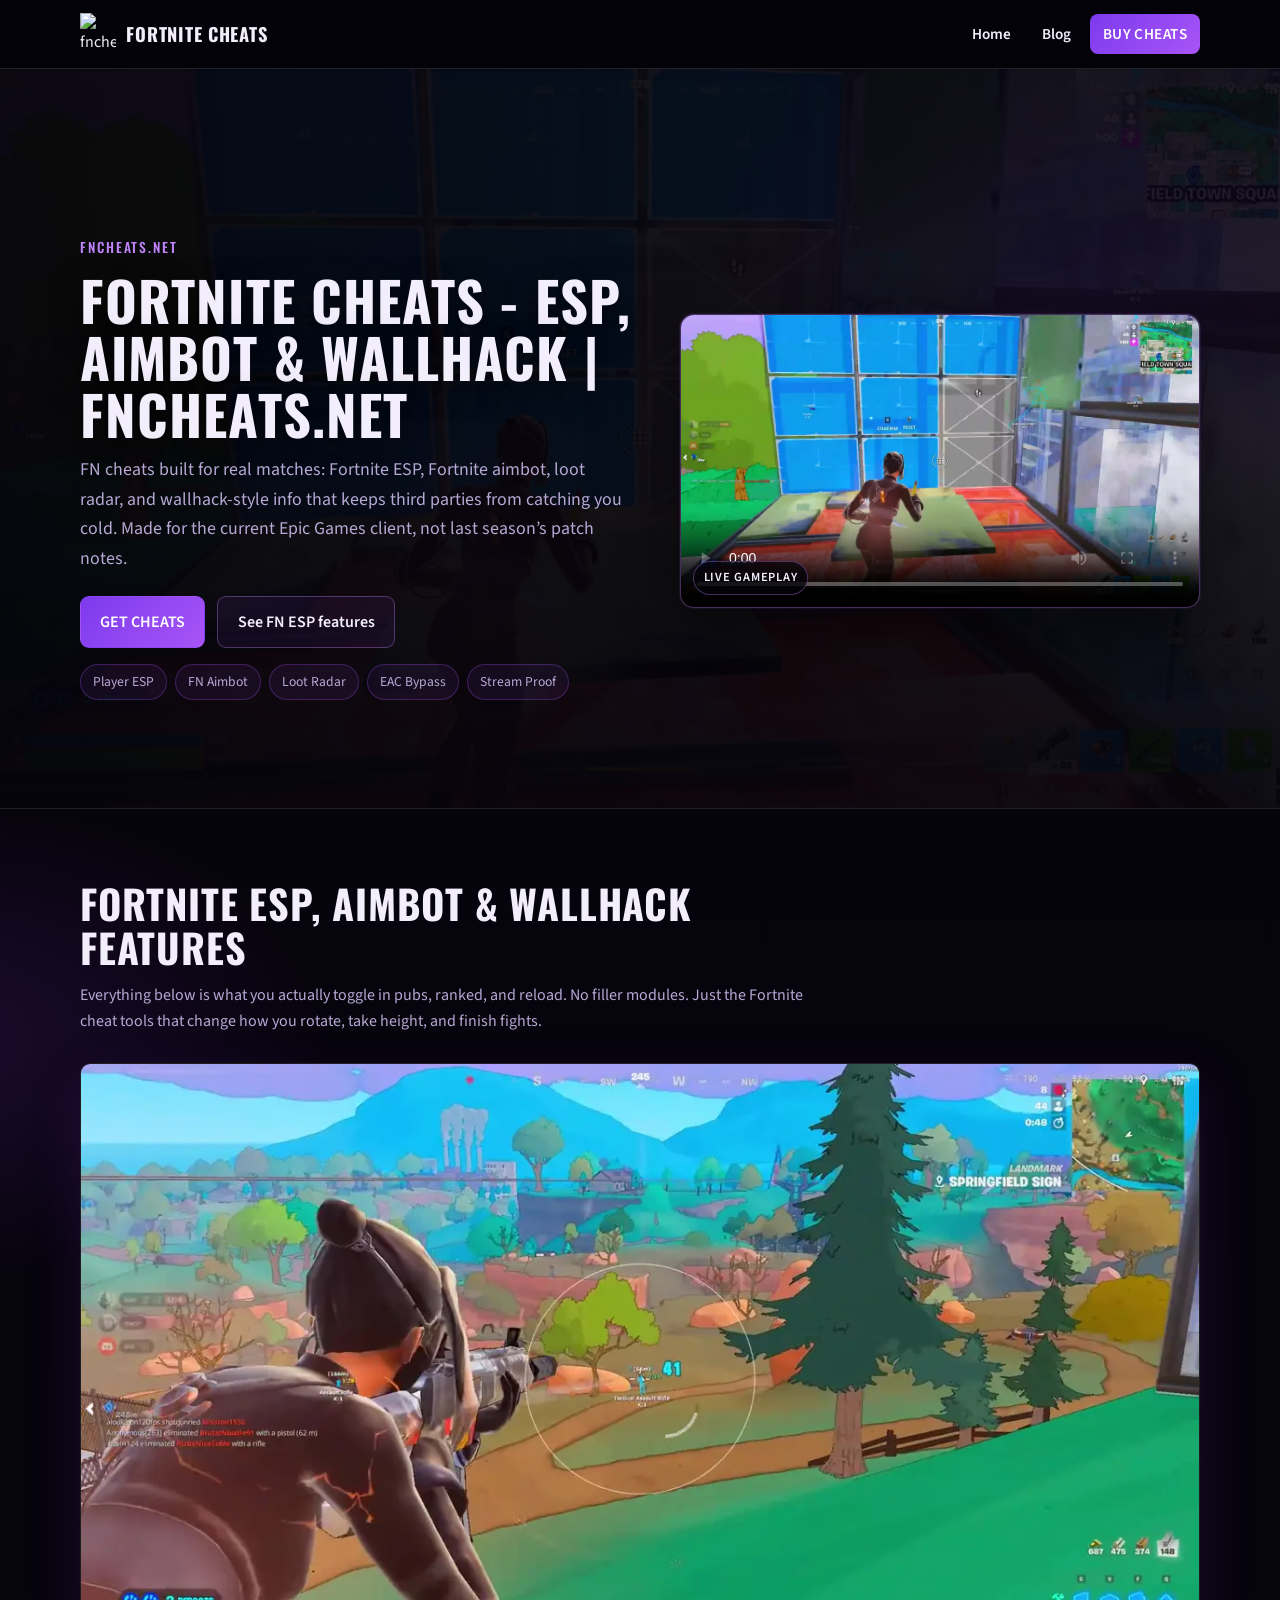
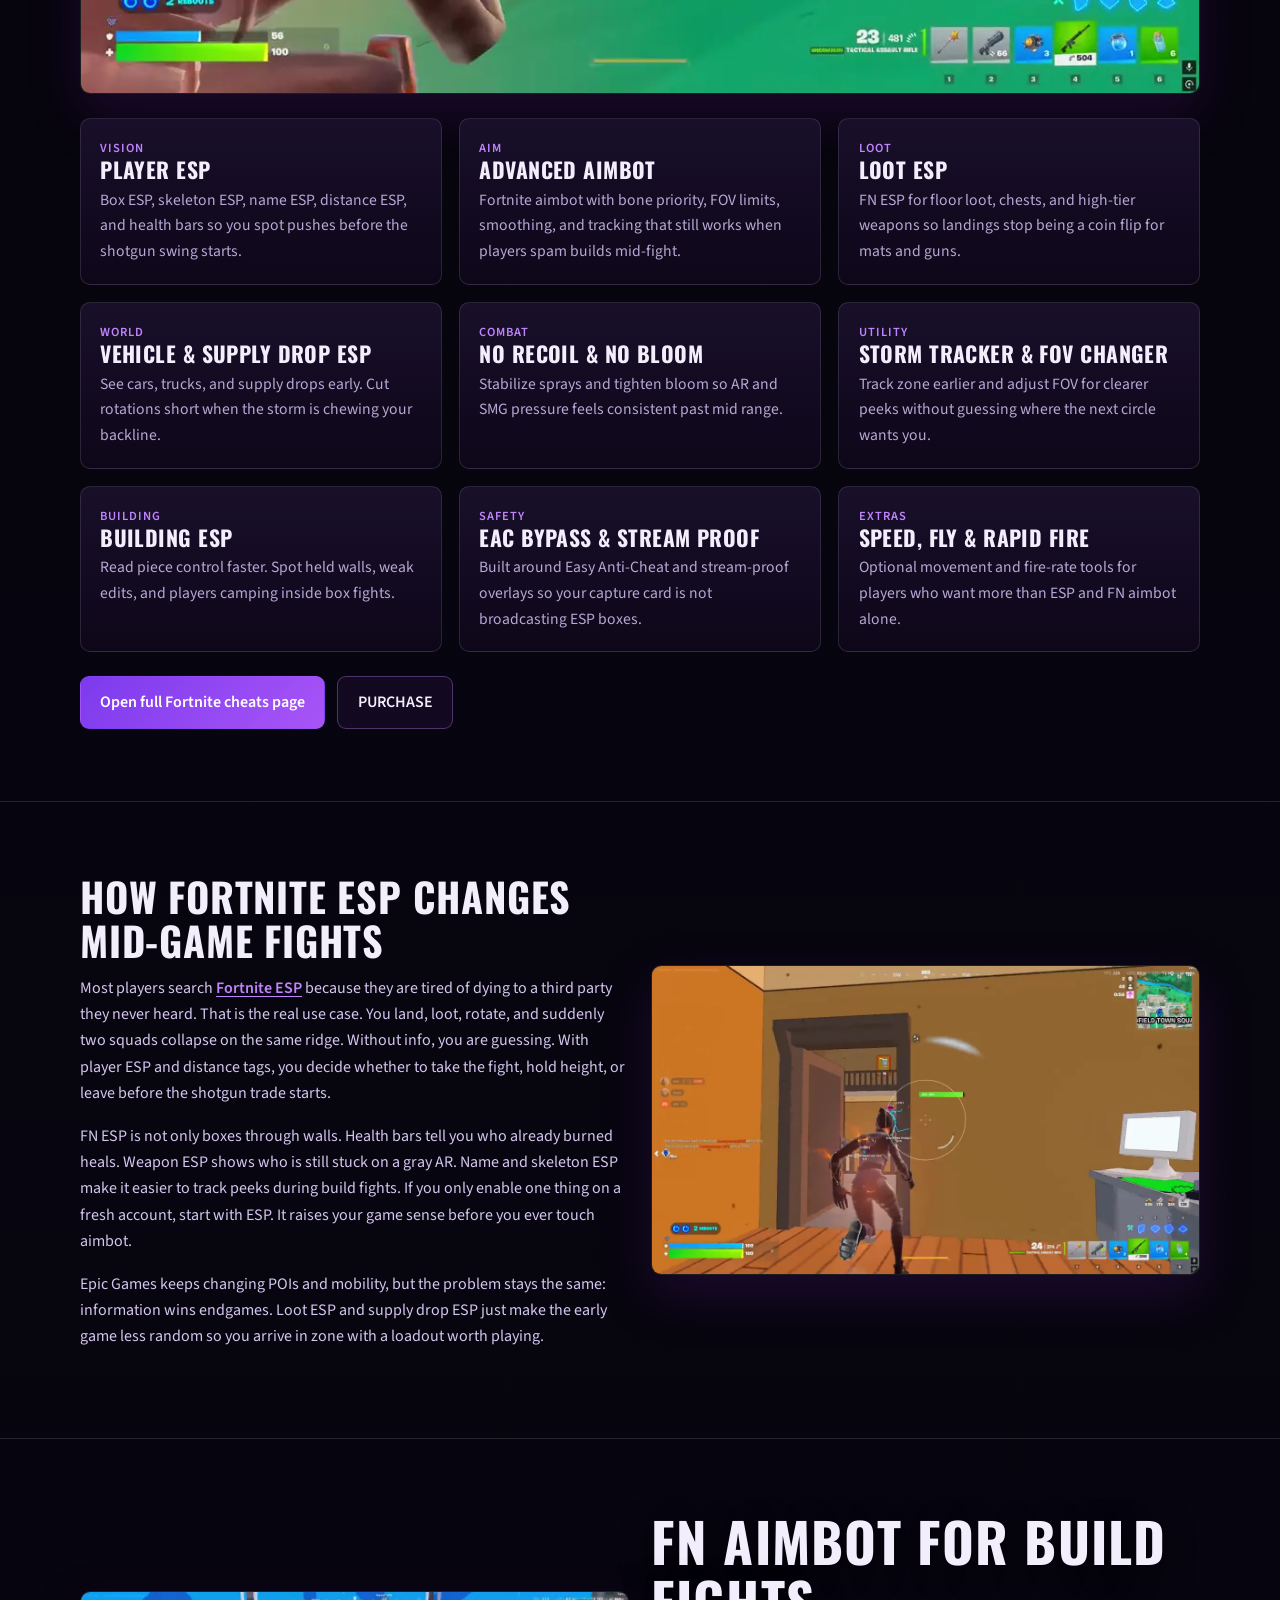
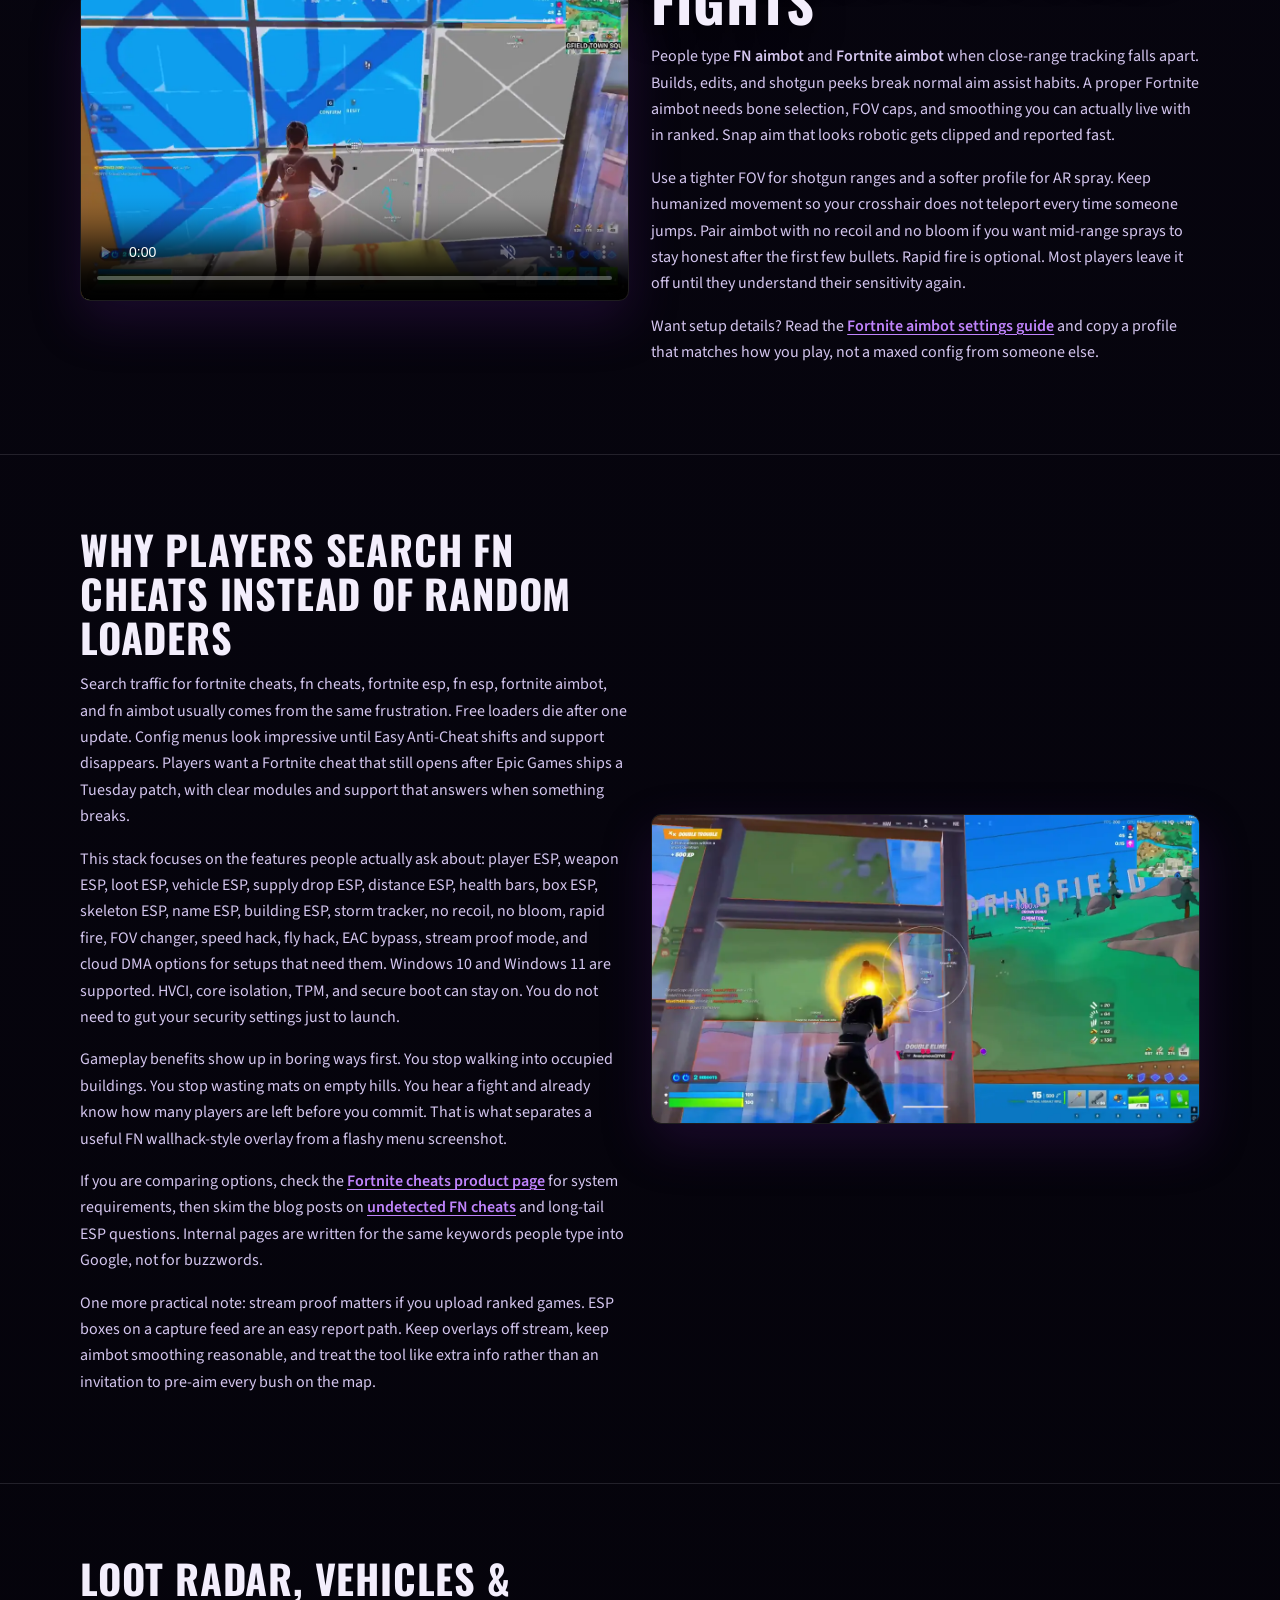
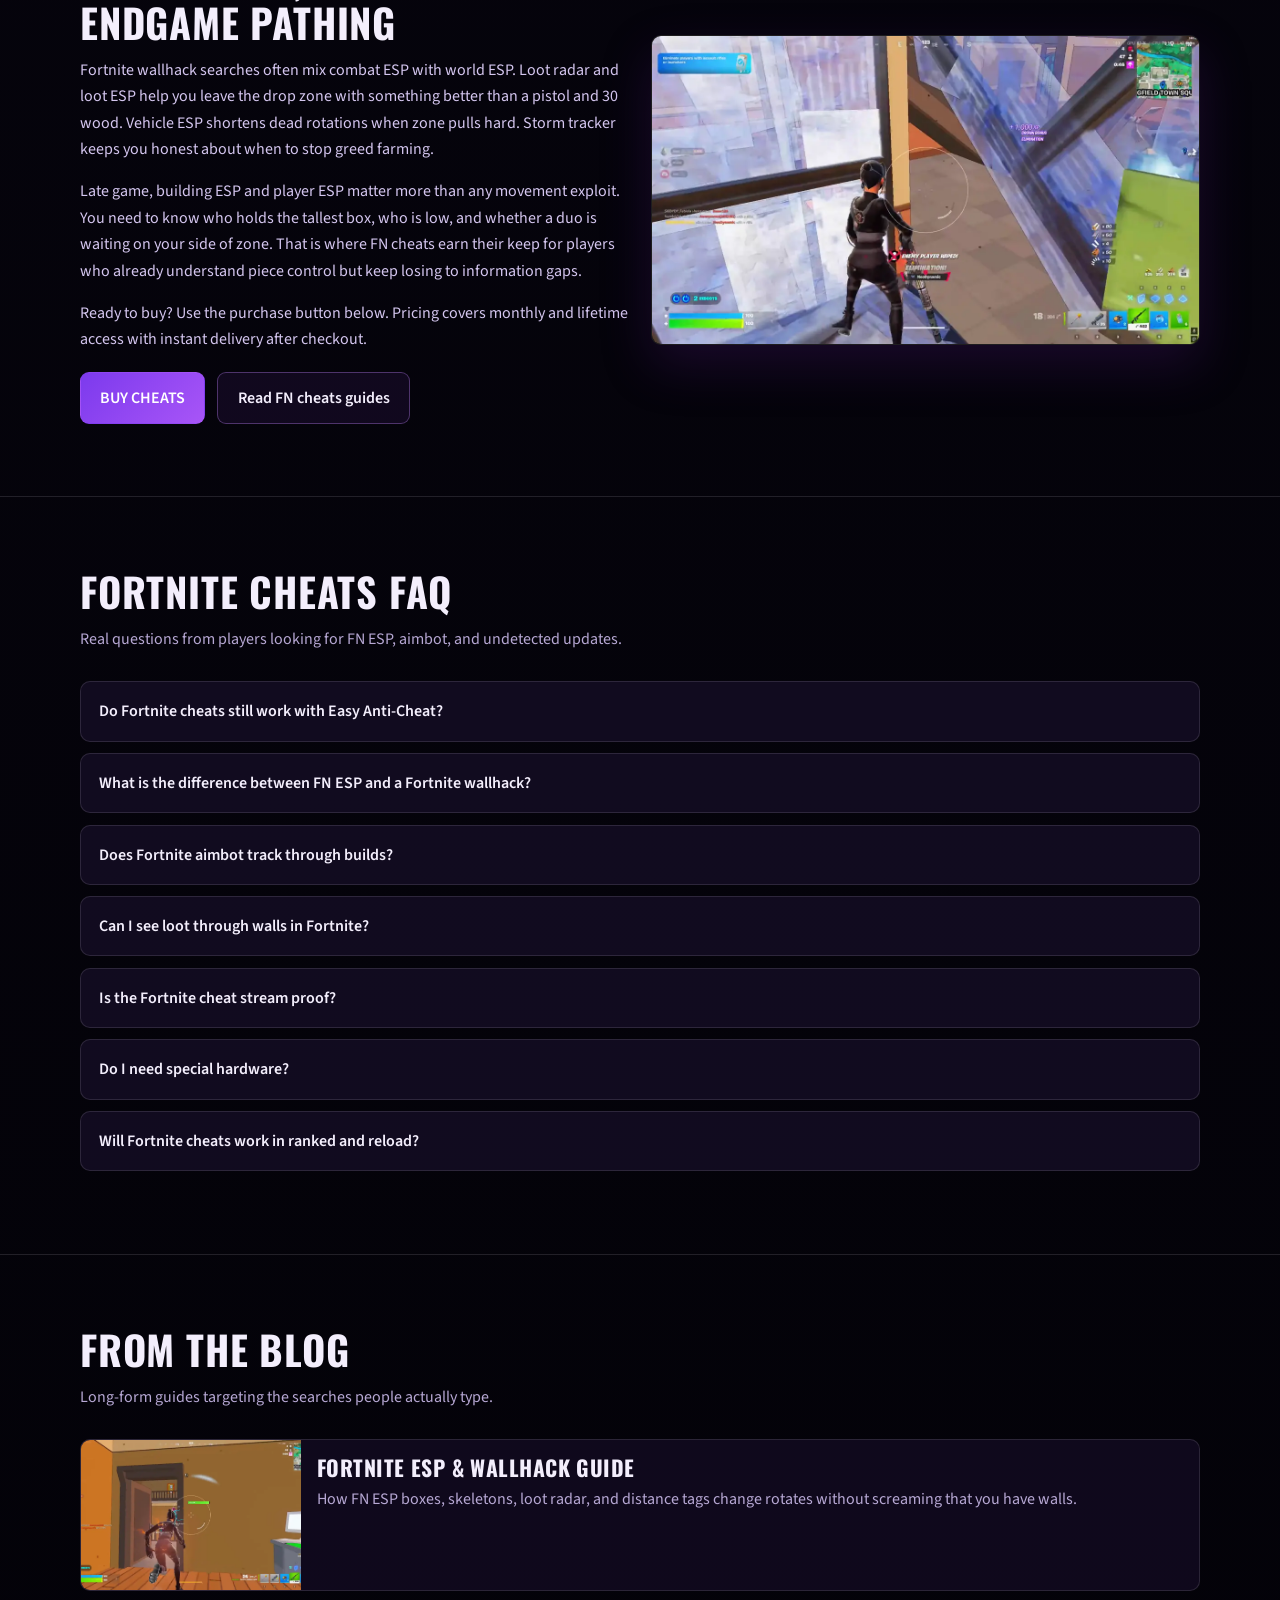
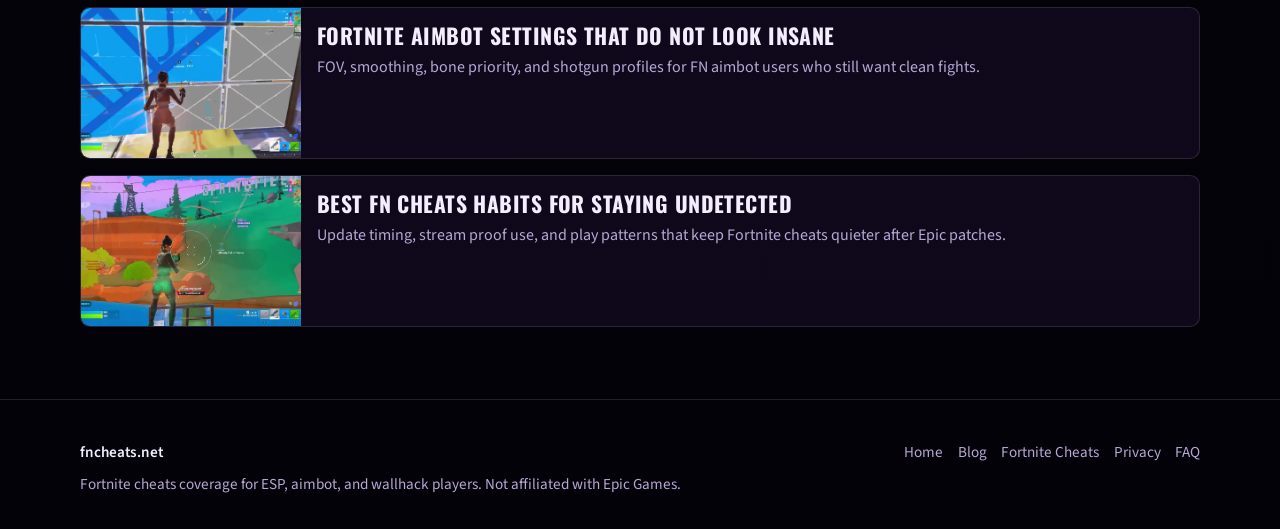
==== index.html @ bdcc2b0a "Set navbar brand to Fortnite Cheats and match hero H1 to title Replace fncheats.net brand text in th" ====
<!DOCTYPE html>
<html lang="en">
<head>
  <meta charset="utf-8">
  <meta name="viewport" content="width=device-width, initial-scale=1">
  <title>Fortnite Cheats - ESP, Aimbot &amp; Wallhack | fncheats.net</title>
  <meta name="description" content="Fortnite cheats with ESP, aimbot, and wallhack for Battle Royale. FN ESP, FN aimbot, loot radar, and EAC-ready features for players who want clearer fights.">
  <link rel="canonical" href="https://fncheats.net/">
  <meta name="robots" content="index,follow,max-image-preview:large">
  <meta property="og:type" content="website">
  <meta property="og:site_name" content="fncheats.net">
  <meta property="og:url" content="https://fncheats.net/">
  <meta property="og:title" content="Fortnite Cheats - ESP, Aimbot &amp; Wallhack | fncheats.net">
  <meta property="og:description" content="Fortnite cheats with ESP, aimbot, and wallhack for Battle Royale. FN ESP, FN aimbot, loot radar, and EAC-ready features for players who want clearer fights.">
  <meta property="og:image" content="https://fncheats.net/images/og-cover.webp">
  <meta property="og:image:width" content="1200">
  <meta property="og:image:height" content="630">
  <meta name="twitter:card" content="summary_large_image">
  <meta name="twitter:title" content="Fortnite Cheats - ESP, Aimbot &amp; Wallhack | fncheats.net">
  <meta name="twitter:description" content="Fortnite cheats with ESP, aimbot, and wallhack. FN ESP, FN aimbot, loot radar, and clearer mid-game fights.">
  <meta name="twitter:image" content="https://fncheats.net/images/og-cover.webp">
  <link rel="icon" href="/images/icon-32.png" sizes="32x32" type="image/png">
  <link rel="icon" href="/images/icon-48.png" sizes="48x48" type="image/png">
  <link rel="apple-touch-icon" href="/images/icon-180.png">
  <link rel="manifest" href="/site.webmanifest">
  <link rel="preload" href="/fonts/oswald-700.woff2" as="font" type="font/woff2" crossorigin>
  <link rel="preload" href="/fonts/source-sans-400.woff2" as="font" type="font/woff2" crossorigin>
  <link rel="preload" href="/images/shot-hero-poster.webp" as="image" type="image/webp">
  <style>@font-face{font-family:Oswald;font-style:normal;font-weight:500;font-display:swap;src:url(/fonts/oswald-500.woff2) format("woff2")}@font-face{font-family:Oswald;font-style:normal;font-weight:700;font-display:swap;src:url(/fonts/oswald-700.woff2) format("woff2")}@font-face{font-family:"Source Sans 3";font-style:normal;font-weight:400;font-display:swap;src:url(/fonts/source-sans-400.woff2) format("woff2")}@font-face{font-family:"Source Sans 3";font-style:normal;font-weight:600;font-display:swap;src:url(/fonts/source-sans-600.woff2) format("woff2")}:root{--bg:#07050f;--bg-2:#10081c;--panel:#1a102c;--text:#f3eefc;--muted:#b7a8d4;--accent:#a855f7;--accent-2:#c084fc;--accent-hot:#7c3aed;--line:rgba(243,238,252,.12);--ok:#4ade80;--max:1120px;--radius:10px;--nav-h:68px}*{box-sizing:border-box}html{scroll-behavior:smooth}body{margin:0;font-family:"Source Sans 3",system-ui,sans-serif;background:radial-gradient(1000px 520px at 90% -5%,rgba(168,85,247,.22),transparent 55%),radial-gradient(800px 480px at -5% 15%,rgba(88,28,135,.28),transparent 50%),linear-gradient(180deg,#05030a 0,var(--bg) 40%,#030208 100%);color:var(--text);line-height:1.65;-webkit-font-smoothing:antialiased}img,video{max-width:100%;height:auto;display:block}a{color:var(--accent-2);text-decoration-thickness:1px;text-underline-offset:3px}a:hover{color:#fff}.skip{position:absolute;left:-999px;top:auto}.skip:focus{left:12px;top:12px;z-index:100;background:#000;padding:8px 12px}.container{width:min(var(--max),calc(100% - 2rem));margin-inline:auto}.site-header{position:sticky;top:0;z-index:50;backdrop-filter:blur(14px);background:rgba(5,3,10,.88);border-bottom:1px solid var(--line)}.nav{height:var(--nav-h);display:flex;align-items:center;justify-content:space-between;gap:1rem}.brand{display:flex;align-items:center;gap:.65rem;color:var(--text);text-decoration:none}.brand img{width:36px;height:auto}.brand span{font-family:Oswald,sans-serif;font-weight:700;letter-spacing:.04em;font-size:1.15rem;text-transform:uppercase}.nav-links{display:flex;align-items:center;gap:.35rem;list-style:none;margin:0;padding:0}.nav-links a{color:var(--text);text-decoration:none;font-weight:600;font-size:.95rem;padding:.55rem .8rem;border-radius:8px}.nav-links a:hover{background:rgba(168,85,247,.12)}.nav-links .buy{background:linear-gradient(135deg,var(--accent-hot),var(--accent));color:#fff;font-weight:700;letter-spacing:.03em}.nav-links .buy:hover{filter:brightness(1.1);color:#fff}.menu-btn{display:none;background:0 0;border:1px solid var(--line);color:var(--text);border-radius:8px;padding:.45rem .7rem;font:inherit;cursor:pointer}.hero{position:relative;min-height:min(86vh,740px);display:grid;align-items:center;overflow:hidden;border-bottom:1px solid var(--line);background-color:#05030a}.hero-media{position:absolute;inset:0;z-index:0;opacity:.2}.hero-media .hero-bg,.hero-media picture{position:absolute;inset:0;display:block;width:100%;height:100%}.hero-media .hero-bg{max-width:none;object-fit:cover;object-position:center}.hero-overlay{position:absolute;inset:0;z-index:2;pointer-events:none;background:linear-gradient(90deg,rgba(5,3,10,.82) 0,rgba(5,3,10,.62) 48%,rgba(5,3,10,.45) 100%),linear-gradient(0deg,rgba(5,3,10,.5) 0,transparent 50%),radial-gradient(700px 420px at 85% 30%,rgba(124,58,237,.16),transparent 60%)}.hero-grid{position:relative;z-index:3;display:grid;grid-template-columns:1.05fr .95fr;gap:1.6rem;align-items:center;padding:6rem 0 3.2rem}.hero-content{max-width:36rem;padding:0}.hero-playbox{border-radius:14px;overflow:hidden;border:1px solid rgba(192,132,252,.35);background:#000;box-shadow:0 24px 60px rgba(0,0,0,.45),0 0 0 1px rgba(168,85,247,.12);position:relative}.hero-playbox video{width:100%;aspect-ratio:16/9;object-fit:cover;display:block;background:#000}.hero-playbox .playbox-label{position:absolute;left:12px;bottom:12px;z-index:2;background:rgba(5,3,10,.78);border:1px solid rgba(192,132,252,.35);color:var(--text);font-size:.78rem;font-weight:700;letter-spacing:.06em;text-transform:uppercase;padding:.35rem .6rem;border-radius:999px;pointer-events:none}.kicker{display:inline-block;font-family:Oswald,sans-serif;letter-spacing:.14em;text-transform:uppercase;color:var(--accent-2);font-size:.85rem;margin-bottom:.8rem}h1,h2,h3{font-family:Oswald,sans-serif;line-height:1.1;letter-spacing:.02em;margin:0 0 .8rem}h1{font-size:clamp(2.1rem,4.8vw,3.4rem);max-width:18ch;text-transform:uppercase;text-shadow:0 8px 30px rgba(0,0,0,.55)}.hero-content h1{max-width:22ch;line-height:1.05}h2{font-size:clamp(1.7rem,3.5vw,2.5rem);text-transform:uppercase}h3{font-size:1.35rem;text-transform:uppercase}.lead{font-size:1.12rem;color:var(--muted);max-width:34rem;margin:0 0 1.4rem}.cta-row{display:flex;flex-wrap:wrap;gap:.75rem;margin-top:1.2rem}.btn{display:inline-flex;align-items:center;justify-content:center;gap:.4rem;min-height:48px;padding:.75rem 1.2rem;border-radius:9px;border:1px solid transparent;font-weight:700;text-decoration:none;cursor:pointer;font-family:inherit}.btn-primary{background:linear-gradient(135deg,var(--accent-hot),var(--accent));color:#fff}.btn-primary:hover{filter:brightness(1.08);color:#fff}.btn-ghost{background:rgba(168,85,247,.08);border-color:rgba(192,132,252,.35);color:var(--text)}.btn-ghost:hover{background:rgba(168,85,247,.16);color:#fff}.section{padding:4.5rem 0;border-bottom:1px solid var(--line)}.section-head{margin-bottom:1.8rem;max-width:46rem}.section-head p{color:var(--muted);margin:.4rem 0 0}.grid-3{display:grid;grid-template-columns:repeat(3,1fr);gap:1.1rem}.grid-2{display:grid;grid-template-columns:repeat(2,1fr);gap:1.4rem;align-items:center}.feature{background:linear-gradient(180deg,rgba(26,16,44,.95),rgba(16,8,28,.8));border:1px solid var(--line);border-radius:var(--radius);padding:1.15rem 1.2rem;transition:transform .25s ease,border-color .25s ease}.feature:hover{transform:translateY(-3px);border-color:rgba(168,85,247,.45)}.feature h3{margin-bottom:.35rem}.feature p{margin:0;color:var(--muted);font-size:.98rem}.feature .tag{color:var(--accent-2);font-size:.78rem;letter-spacing:.08em;text-transform:uppercase;font-weight:600}.prose{max-width:48rem}.prose p{margin:0 0 1rem;color:#d4c6ef}.prose ol,.prose ul{margin:0 0 1.1rem;padding-left:1.2rem;color:#d4c6ef}.prose li{margin:.35rem 0}.prose a{font-weight:600}.media-frame{border-radius:var(--radius);overflow:hidden;border:1px solid var(--line);background:#000;box-shadow:0 20px 50px rgba(88,28,135,.25)}.media-frame img,.media-frame video{width:100%;aspect-ratio:16/9;object-fit:cover}.faq details{background:rgba(26,16,44,.65);border:1px solid var(--line);border-radius:10px;padding:1rem 1.1rem;margin-bottom:.7rem}.faq summary{cursor:pointer;font-weight:700;list-style:none}.faq summary::-webkit-details-marker{display:none}.faq details[open]{border-color:rgba(168,85,247,.45)}.faq details p{color:var(--muted);margin:.7rem 0 0}.blog-list{display:grid;gap:1rem}.blog-card{display:grid;grid-template-columns:220px 1fr;gap:1rem;align-items:stretch;background:rgba(26,16,44,.55);border:1px solid var(--line);border-radius:var(--radius);overflow:hidden;text-decoration:none;color:inherit;transition:border-color .25s ease}.blog-card:hover{border-color:rgba(168,85,247,.5)}.blog-card img{width:100%;height:100%;object-fit:cover;min-height:150px}.blog-card .body{padding:1rem 1rem 1rem 0}.blog-card h3{color:var(--text);margin-bottom:.35rem}.blog-card p{margin:0;color:var(--muted)}.meta{color:var(--muted);font-size:.9rem;margin-bottom:1rem}.site-footer{padding:2.5rem 0 2rem;color:var(--muted);font-size:.95rem}.footer-grid{display:flex;flex-wrap:wrap;justify-content:space-between;gap:1.2rem}.footer-links{display:flex;flex-wrap:wrap;gap:.9rem}.footer-links a{color:var(--muted);text-decoration:none}.footer-links a:hover{color:#fff}.pill-row{display:flex;flex-wrap:wrap;gap:.5rem;margin:1rem 0 0}.pill{border:1px solid rgba(168,85,247,.28);border-radius:999px;padding:.35rem .75rem;color:var(--muted);font-size:.85rem;background:rgba(168,85,247,.08)}.table-wrap{overflow-x:auto;border:1px solid var(--line);border-radius:10px}table{width:100%;border-collapse:collapse;min-width:520px}td,th{padding:.8rem 1rem;border-bottom:1px solid var(--line);text-align:left}th{background:rgba(168,85,247,.08);font-family:Oswald,sans-serif;letter-spacing:.04em}td{color:var(--muted)}.reveal{opacity:0;transform:translateY(14px);transition:opacity .5s ease,transform .5s ease}.reveal.in{opacity:1;transform:none}@media (max-width:860px){.grid-2,.grid-3{grid-template-columns:1fr}.blog-card{grid-template-columns:1fr}.blog-card .body{padding:0 1rem 1rem}.menu-btn{display:inline-flex}.nav-links{display:none;position:absolute;right:1rem;top:calc(var(--nav-h) - .4rem);flex-direction:column;align-items:stretch;min-width:200px;background:rgba(10,6,18,.98);border:1px solid var(--line);border-radius:12px;padding:.5rem}.nav-links.open{display:flex}.hero{min-height:auto}.hero-grid{grid-template-columns:1fr;padding:5.2rem 0 2.5rem;gap:1.2rem}.hero-content{max-width:100%}.hero-media{opacity:.18}.hero-overlay{background:linear-gradient(180deg,rgba(5,3,10,.45) 0,rgba(5,3,10,.82) 58%,rgba(5,3,10,.94) 100%),linear-gradient(90deg,rgba(5,3,10,.55),rgba(5,3,10,.3))}}@media (prefers-reduced-motion:reduce){html{scroll-behavior:auto}.reveal{opacity:1;transform:none;transition:none}.feature{transition:none}}</style>
  <script type="application/ld+json">
  {
    "@context":"https://schema.org",
    "@graph":[
      {
        "@type":"WebSite",
        "name":"fncheats.net",
        "url":"https://fncheats.net/",
        "potentialAction":{
          "@type":"SearchAction",
          "target":"https://fncheats.net/blog/?q={search_term_string}",
          "query-input":"required name=search_term_string"
        }
      },
      {
        "@type":"Organization",
        "name":"fncheats.net",
        "url":"https://fncheats.net/",
        "logo":"https://fncheats.net/images/logo.webp"
      },
      {
        "@type":"FAQPage",
        "mainEntity":[
          {
            "@type":"Question",
            "name":"Do Fortnite cheats still work with Easy Anti-Cheat?",
            "acceptedAnswer":{"@type":"Answer","text":"Current builds are updated around Epic Games patches and EAC changes. Features like player ESP, loot ESP, and aimbot stay maintained so the loader matches the live Fortnite client."}
          },
          {
            "@type":"Question",
            "name":"What is the difference between FN ESP and a Fortnite wallhack?",
            "acceptedAnswer":{"@type":"Answer","text":"FN ESP draws player boxes, skeletons, health, distance, and weapons as an overlay. A Fortnite wallhack in modern tools usually means the same info layer rather than transparent wall textures."}
          },
          {
            "@type":"Question",
            "name":"Does Fortnite aimbot track through builds?",
            "acceptedAnswer":{"@type":"Answer","text":"Yes. The Fortnite aimbot can keep target priority while players edit, place walls, and peek, with smoothing and FOV limits so tracking stays controllable in close fights."}
          },
          {
            "@type":"Question",
            "name":"Is there loot ESP for chests and ground loot?",
            "acceptedAnswer":{"@type":"Answer","text":"Loot ESP highlights chests, floor loot, supply drops, and high-tier weapons so you path for mats and loadouts without blind rotating through empty POIs."}
          }
        ]
      }
    ]
  }
  </script>
</head>
<body>
  <a class="skip" href="#main">Skip to content</a>
  <header class="site-header">
    <div class="container nav">
      <a class="brand" href="/">
        <img src="https://zadeyo.com/_next/image?url=%2Frt-removebg-preview.png&amp;w=64&amp;q=75" width="36" height="43" alt="fncheats.net Fortnite cheats logo" decoding="async">
        <span>Fortnite Cheats</span>
      </a>
      <button class="menu-btn" type="button" aria-expanded="false" aria-controls="nav-menu">Menu</button>
      <ul class="nav-links" id="nav-menu">
        <li><a href="/">Home</a></li>
        <li><a href="/blog/">Blog</a></li>
        <li><a class="buy" href="https://zadeyo.com/go/SAAD?to=%2Fproducts%2Ffortnite" rel="noopener sponsored">BUY CHEATS</a></li>
      </ul>
    </div>
  </header>

  <main id="main">
    <section class="hero">
      <div class="hero-media" aria-hidden="true">
        <picture>
          <source type="image/webp" srcset="/images/shot-hero-poster.webp">
          <img class="hero-bg" src="/images/hero-bg-fortnite.jpg" width="1280" height="720" alt="" decoding="async" fetchpriority="high">
        </picture>
      </div>
      <div class="hero-overlay" aria-hidden="true"></div>
      <div class="container hero-grid">
        <div class="hero-content">
          <p class="kicker">fncheats.net</p>
          <h1>Fortnite Cheats - ESP, Aimbot &amp; Wallhack | fncheats.net</h1>
          <p class="lead">FN cheats built for real matches: Fortnite ESP, Fortnite aimbot, loot radar, and wallhack-style info that keeps third parties from catching you cold. Made for the current Epic Games client, not last season’s patch notes.</p>
          <div class="cta-row">
            <a class="btn btn-primary" href="https://zadeyo.com/go/SAAD?to=%2Fproducts%2Ffortnite" rel="noopener sponsored">GET CHEATS</a>
            <a class="btn btn-ghost" href="#features">See FN ESP features</a>
          </div>
          <div class="pill-row">
            <span class="pill">Player ESP</span>
            <span class="pill">FN Aimbot</span>
            <span class="pill">Loot Radar</span>
            <span class="pill">EAC Bypass</span>
            <span class="pill">Stream Proof</span>
          </div>
        </div>
        <div class="hero-playbox">
          <video controls playsinline preload="metadata" poster="/images/shot-hero-poster.webp" src="/videos/fortnite-live-gameplay.mp4" width="960" height="540" title="Live Fortnite gameplay with FN cheats ESP and aimbot">
            Your browser does not support the video player.
          </video>
          <span class="playbox-label">Live gameplay</span>
        </div>
      </div>
    </section>

    <section class="section" id="features">
      <div class="container">
        <div class="section-head reveal">
          <h2>Fortnite ESP, Aimbot &amp; Wallhack Features</h2>
          <p>Everything below is what you actually toggle in pubs, ranked, and reload. No filler modules. Just the Fortnite cheat tools that change how you rotate, take height, and finish fights.</p>
        </div>
        <div class="media-frame reveal" style="margin-bottom:1.5rem">
          <img src="/images/shot-product.webp" width="1200" height="675" alt="Fortnite cheats live gameplay screenshot showing ESP and aimbot in action" loading="lazy" decoding="async">
        </div>
        <div class="grid-3">
          <article class="feature reveal">
            <div class="tag">Vision</div>
            <h3>Player ESP</h3>
            <p>Box ESP, skeleton ESP, name ESP, distance ESP, and health bars so you spot pushes before the shotgun swing starts.</p>
          </article>
          <article class="feature reveal">
            <div class="tag">Aim</div>
            <h3>Advanced Aimbot</h3>
            <p>Fortnite aimbot with bone priority, FOV limits, smoothing, and tracking that still works when players spam builds mid-fight.</p>
          </article>
          <article class="feature reveal">
            <div class="tag">Loot</div>
            <h3>Loot ESP</h3>
            <p>FN ESP for floor loot, chests, and high-tier weapons so landings stop being a coin flip for mats and guns.</p>
          </article>
          <article class="feature reveal">
            <div class="tag">World</div>
            <h3>Vehicle &amp; Supply Drop ESP</h3>
            <p>See cars, trucks, and supply drops early. Cut rotations short when the storm is chewing your backline.</p>
          </article>
          <article class="feature reveal">
            <div class="tag">Combat</div>
            <h3>No Recoil &amp; No Bloom</h3>
            <p>Stabilize sprays and tighten bloom so AR and SMG pressure feels consistent past mid range.</p>
          </article>
          <article class="feature reveal">
            <div class="tag">Utility</div>
            <h3>Storm Tracker &amp; FOV Changer</h3>
            <p>Track zone earlier and adjust FOV for clearer peeks without guessing where the next circle wants you.</p>
          </article>
          <article class="feature reveal">
            <div class="tag">Building</div>
            <h3>Building ESP</h3>
            <p>Read piece control faster. Spot held walls, weak edits, and players camping inside box fights.</p>
          </article>
          <article class="feature reveal">
            <div class="tag">Safety</div>
            <h3>EAC Bypass &amp; Stream Proof</h3>
            <p>Built around Easy Anti-Cheat and stream-proof overlays so your capture card is not broadcasting ESP boxes.</p>
          </article>
          <article class="feature reveal">
            <div class="tag">Extras</div>
            <h3>Speed, Fly &amp; Rapid Fire</h3>
            <p>Optional movement and fire-rate tools for players who want more than ESP and FN aimbot alone.</p>
          </article>
        </div>
        <div class="cta-row reveal" style="margin-top:1.5rem">
          <a class="btn btn-primary" href="/fortnite-cheats.html">Open full Fortnite cheats page</a>
          <a class="btn btn-ghost" href="https://zadeyo.com/go/SAAD?to=%2Fproducts%2Ffortnite" rel="noopener sponsored">PURCHASE</a>
        </div>
      </div>
    </section>

    <section class="section">
      <div class="container grid-2">
        <div class="reveal">
          <h2>How Fortnite ESP Changes Mid-Game Fights</h2>
          <div class="prose">
            <p>Most players search <a href="/blog/fortnite-esp-wallhack-guide.html">Fortnite ESP</a> because they are tired of dying to a third party they never heard. That is the real use case. You land, loot, rotate, and suddenly two squads collapse on the same ridge. Without info, you are guessing. With player ESP and distance tags, you decide whether to take the fight, hold height, or leave before the shotgun trade starts.</p>
            <p>FN ESP is not only boxes through walls. Health bars tell you who already burned heals. Weapon ESP shows who is still stuck on a gray AR. Name and skeleton ESP make it easier to track peeks during build fights. If you only enable one thing on a fresh account, start with ESP. It raises your game sense before you ever touch aimbot.</p>
            <p>Epic Games keeps changing POIs and mobility, but the problem stays the same: information wins endgames. Loot ESP and supply drop ESP just make the early game less random so you arrive in zone with a loadout worth playing.</p>
          </div>
        </div>
        <div class="media-frame reveal">
          <img src="/images/shot-esp-fight.webp" width="1200" height="675" alt="Fortnite ESP gameplay screenshot showing a live fight with FN cheats overlays" loading="lazy" decoding="async">
        </div>
      </div>
    </section>

    <section class="section">
      <div class="container grid-2">
        <div class="media-frame reveal" style="order:0">
          <video controls muted playsinline preload="none" poster="/images/shot-aimbot-track.webp" data-lazy data-src="/videos/fortnite-live-gameplay-full.mp4" width="960" height="540" title="Fortnite aimbot and ESP live gameplay preview"></video>
        </div>
        <div class="reveal">
          <h1>FN Aimbot for Build Fights</h1>
          <div class="prose">
            <p>People type <strong>FN aimbot</strong> and <strong>Fortnite aimbot</strong> when close-range tracking falls apart. Builds, edits, and shotgun peeks break normal aim assist habits. A proper Fortnite aimbot needs bone selection, FOV caps, and smoothing you can actually live with in ranked. Snap aim that looks robotic gets clipped and reported fast.</p>
            <p>Use a tighter FOV for shotgun ranges and a softer profile for AR spray. Keep humanized movement so your crosshair does not teleport every time someone jumps. Pair aimbot with no recoil and no bloom if you want mid-range sprays to stay honest after the first few bullets. Rapid fire is optional. Most players leave it off until they understand their sensitivity again.</p>
            <p>Want setup details? Read the <a href="/blog/fortnite-aimbot-settings.html">Fortnite aimbot settings guide</a> and copy a profile that matches how you play, not a maxed config from someone else.</p>
          </div>
        </div>
      </div>
    </section>

    <section class="section">
      <div class="container grid-2">
        <div class="reveal">
          <h2>Why Players Search FN Cheats Instead of Random Loaders</h2>
          <div class="prose">
            <p>Search traffic for fortnite cheats, fn cheats, fortnite esp, fn esp, fortnite aimbot, and fn aimbot usually comes from the same frustration. Free loaders die after one update. Config menus look impressive until Easy Anti-Cheat shifts and support disappears. Players want a Fortnite cheat that still opens after Epic Games ships a Tuesday patch, with clear modules and support that answers when something breaks.</p>
            <p>This stack focuses on the features people actually ask about: player ESP, weapon ESP, loot ESP, vehicle ESP, supply drop ESP, distance ESP, health bars, box ESP, skeleton ESP, name ESP, building ESP, storm tracker, no recoil, no bloom, rapid fire, FOV changer, speed hack, fly hack, EAC bypass, stream proof mode, and cloud DMA options for setups that need them. Windows 10 and Windows 11 are supported. HVCI, core isolation, TPM, and secure boot can stay on. You do not need to gut your security settings just to launch.</p>
            <p>Gameplay benefits show up in boring ways first. You stop walking into occupied buildings. You stop wasting mats on empty hills. You hear a fight and already know how many players are left before you commit. That is what separates a useful FN wallhack-style overlay from a flashy menu screenshot.</p>
            <p>If you are comparing options, check the <a href="/fortnite-cheats.html">Fortnite cheats product page</a> for system requirements, then skim the blog posts on <a href="/blog/best-fn-cheats-undetected.html">undetected FN cheats</a> and long-tail ESP questions. Internal pages are written for the same keywords people type into Google, not for buzzwords.</p>
            <p>One more practical note: stream proof matters if you upload ranked games. ESP boxes on a capture feed are an easy report path. Keep overlays off stream, keep aimbot smoothing reasonable, and treat the tool like extra info rather than an invitation to pre-aim every bush on the map.</p>
          </div>
        </div>
        <div class="media-frame reveal">
          <img src="/images/shot-midgame.webp" width="1200" height="675" alt="Live Fortnite mid-game screenshot from FN cheats gameplay footage" loading="lazy" decoding="async">
        </div>
      </div>
    </section>

    <section class="section">
      <div class="container grid-2">
        <div class="reveal">
          <h2>Loot Radar, Vehicles &amp; Endgame Pathing</h2>
          <div class="prose">
            <p>Fortnite wallhack searches often mix combat ESP with world ESP. Loot radar and loot ESP help you leave the drop zone with something better than a pistol and 30 wood. Vehicle ESP shortens dead rotations when zone pulls hard. Storm tracker keeps you honest about when to stop greed farming.</p>
            <p>Late game, building ESP and player ESP matter more than any movement exploit. You need to know who holds the tallest box, who is low, and whether a duo is waiting on your side of zone. That is where FN cheats earn their keep for players who already understand piece control but keep losing to information gaps.</p>
            <p>Ready to buy? Use the purchase button below. Pricing covers monthly and lifetime access with instant delivery after checkout.</p>
          </div>
          <div class="cta-row">
            <a class="btn btn-primary" href="https://zadeyo.com/go/SAAD?to=%2Fproducts%2Ffortnite" rel="noopener sponsored">BUY CHEATS</a>
            <a class="btn btn-ghost" href="/blog/">Read FN cheats guides</a>
          </div>
        </div>
        <div class="media-frame reveal">
          <img src="/images/shot-loot-rotate.webp" width="1200" height="675" alt="Fortnite loot path and rotation screenshot from live FN cheats gameplay" loading="lazy" decoding="async">
        </div>
      </div>
    </section>

    <section class="section" id="faq">
      <div class="container">
        <div class="section-head reveal">
          <h2>Fortnite Cheats FAQ</h2>
          <p>Real questions from players looking for FN ESP, aimbot, and undetected updates.</p>
        </div>
        <div class="faq reveal">
          <details>
            <summary>Do Fortnite cheats still work with Easy Anti-Cheat?</summary>
            <p>Builds are updated around Epic Games patches and EAC changes. Player ESP, loot ESP, and aimbot stay maintained so the loader matches the live Fortnite client instead of an outdated offset dump.</p>
          </details>
          <details>
            <summary>What is the difference between FN ESP and a Fortnite wallhack?</summary>
            <p>FN ESP draws overlays for players, health, distance, and weapons. Modern Fortnite wallhack tools usually mean that same info layer, not old-school transparent wall textures that anti-cheat catches faster.</p>
          </details>
          <details>
            <summary>Does Fortnite aimbot track through builds?</summary>
            <p>Yes. The aimbot can keep priority while targets edit and place pieces. Use FOV limits and smoothing so tracking stays controllable in shotgun range instead of snapping every frame.</p>
          </details>
          <details>
            <summary>Can I see loot through walls in Fortnite?</summary>
            <p>Loot ESP highlights chests, ground loot, and supply drops. Filter for higher rarity if you only care about mythics and strong mid-game guns.</p>
          </details>
          <details>
            <summary>Is the Fortnite cheat stream proof?</summary>
            <p>Stream proof mode keeps ESP and menu overlays off capture cards and most streaming software so your VOD is not full of boxes and skeletons.</p>
          </details>
          <details>
            <summary>Do I need special hardware?</summary>
            <p>Standard Windows 10 or Windows 11 setups work. Cloud DMA is available for players who want that option. HVCI, TPM, secure boot, and core isolation can remain enabled.</p>
          </details>
          <details>
            <summary>Will Fortnite cheats work in ranked and reload?</summary>
            <p>Features are aimed at the live Battle Royale client across common modes. Keep configs calmer in ranked. Loud aimbot settings get you clipped.</p>
          </details>
        </div>
      </div>
    </section>

    <section class="section">
      <div class="container">
        <div class="section-head reveal">
          <h2>From the Blog</h2>
          <p>Long-form guides targeting the searches people actually type.</p>
        </div>
        <div class="blog-list">
          <a class="blog-card reveal" href="/blog/fortnite-esp-wallhack-guide.html">
            <img src="/images/shot-esp-fight.webp" width="220" height="150" alt="Fortnite ESP and wallhack guide thumbnail from live gameplay" loading="lazy" decoding="async">
            <div class="body">
              <h3>Fortnite ESP &amp; Wallhack Guide</h3>
              <p>How FN ESP boxes, skeletons, loot radar, and distance tags change rotates without screaming that you have walls.</p>
            </div>
          </a>
          <a class="blog-card reveal" href="/blog/fortnite-aimbot-settings.html">
            <img src="/images/shot-aimbot-track.webp" width="220" height="150" alt="Fortnite aimbot settings guide thumbnail from live gameplay" loading="lazy" decoding="async">
            <div class="body">
              <h3>Fortnite Aimbot Settings That Do Not Look Insane</h3>
              <p>FOV, smoothing, bone priority, and shotgun profiles for FN aimbot users who still want clean fights.</p>
            </div>
          </a>
          <a class="blog-card reveal" href="/blog/best-fn-cheats-undetected.html">
            <img src="/images/shot-endgame.webp" width="220" height="150" alt="Undetected FN cheats guide thumbnail from live endgame footage" loading="lazy" decoding="async">
            <div class="body">
              <h3>Best FN Cheats Habits for Staying Undetected</h3>
              <p>Update timing, stream proof use, and play patterns that keep Fortnite cheats quieter after Epic patches.</p>
            </div>
          </a>
        </div>
      </div>
    </section>
  </main>

  <footer class="site-footer">
    <div class="container footer-grid">
      <div>
        <strong style="color:var(--text)">fncheats.net</strong>
        <p style="margin:.4rem 0 0">Fortnite cheats coverage for ESP, aimbot, and wallhack players. Not affiliated with Epic Games.</p>
      </div>
      <div class="footer-links">
        <a href="/">Home</a>
        <a href="/blog/">Blog</a>
        <a href="/fortnite-cheats.html">Fortnite Cheats</a>
        <a href="/privacy.html">Privacy</a>
        <a href="/#faq">FAQ</a>
      </div>
    </div>
  </footer>
  <script src="/js/main.min.js" defer></script>
</body>
</html>
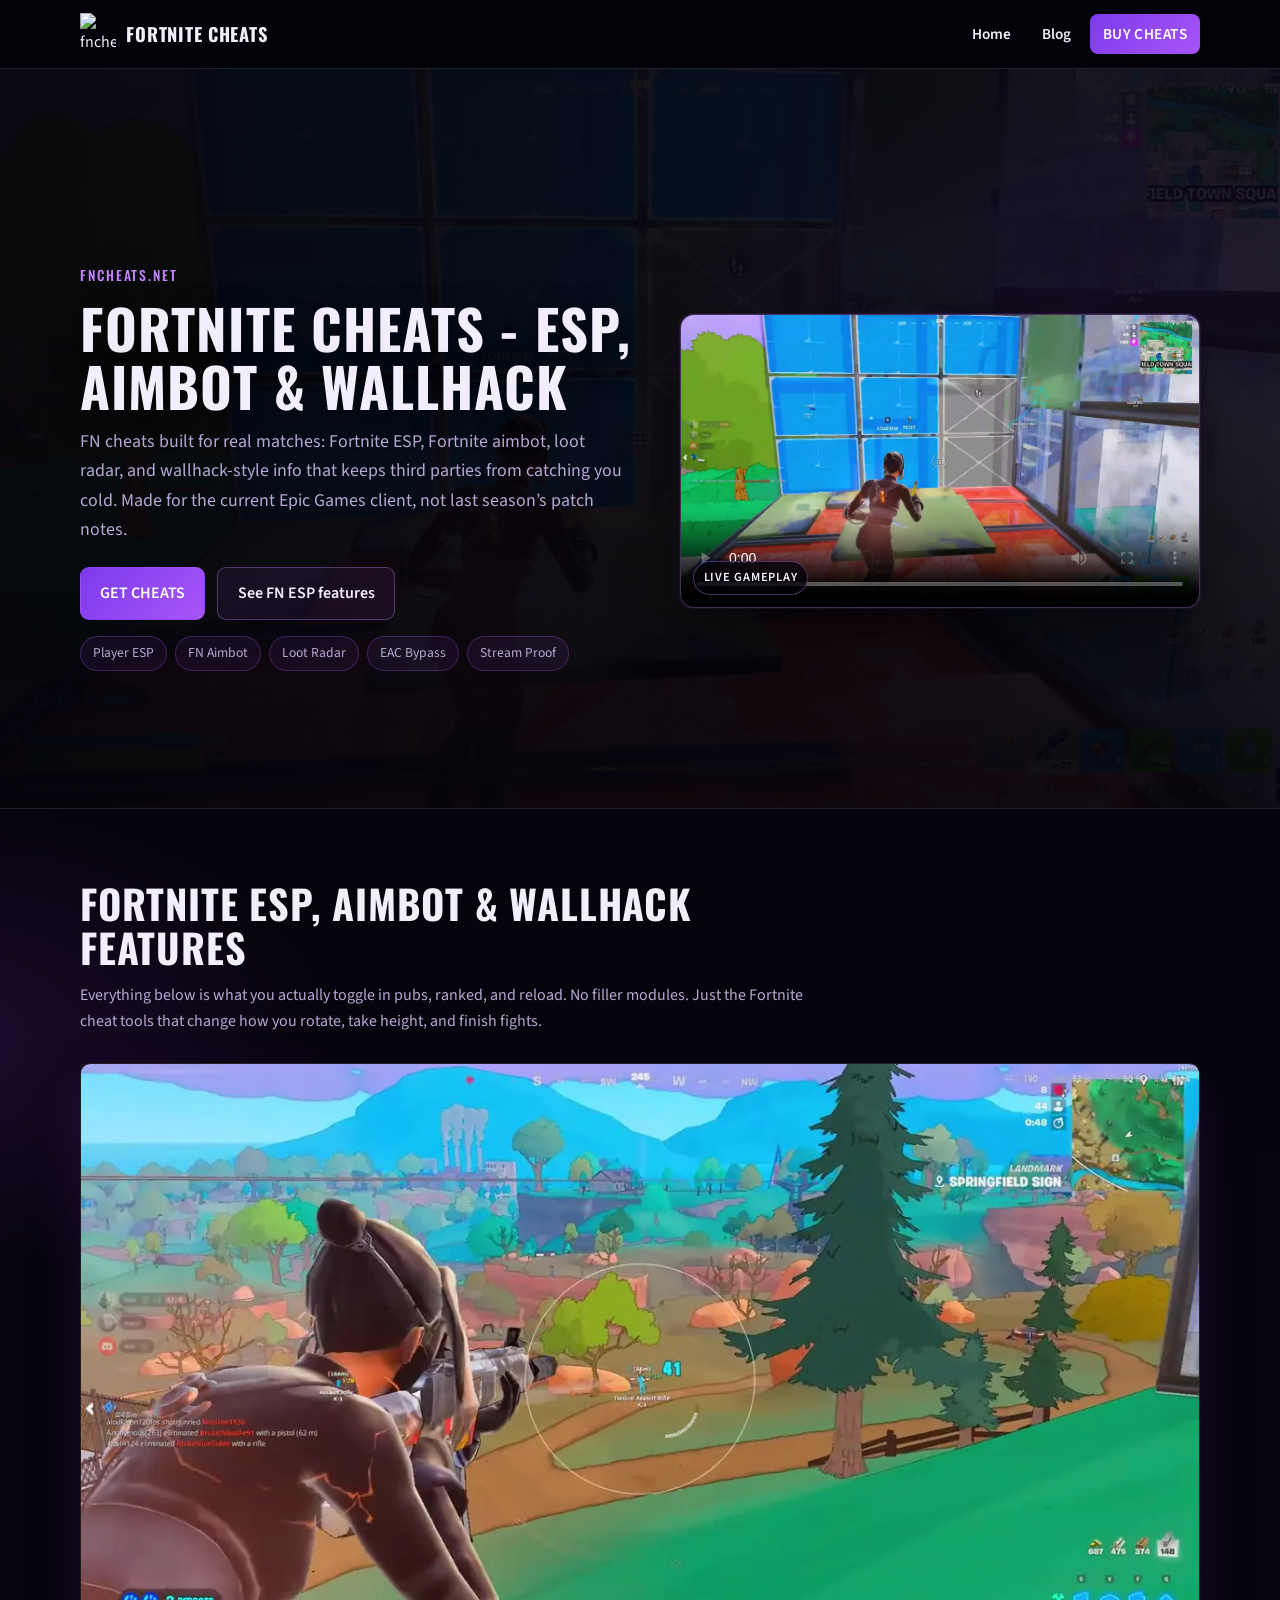
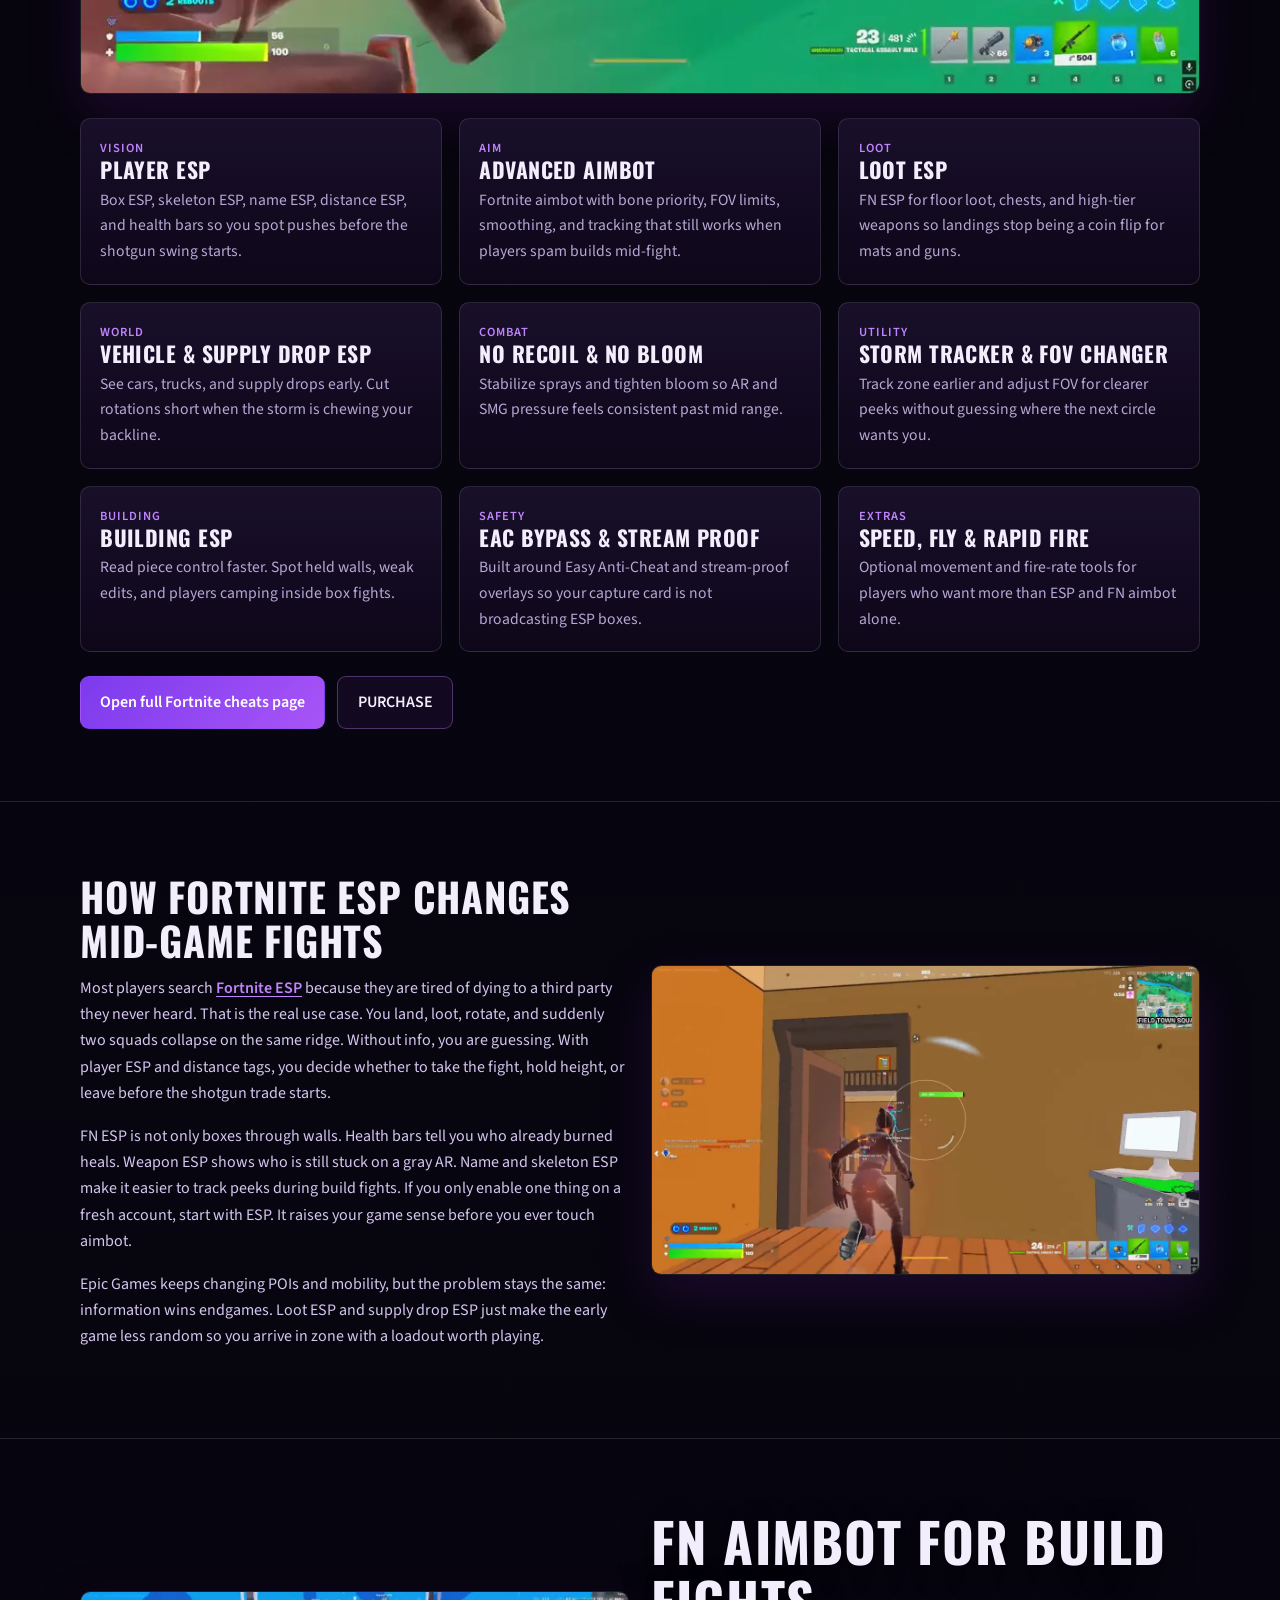
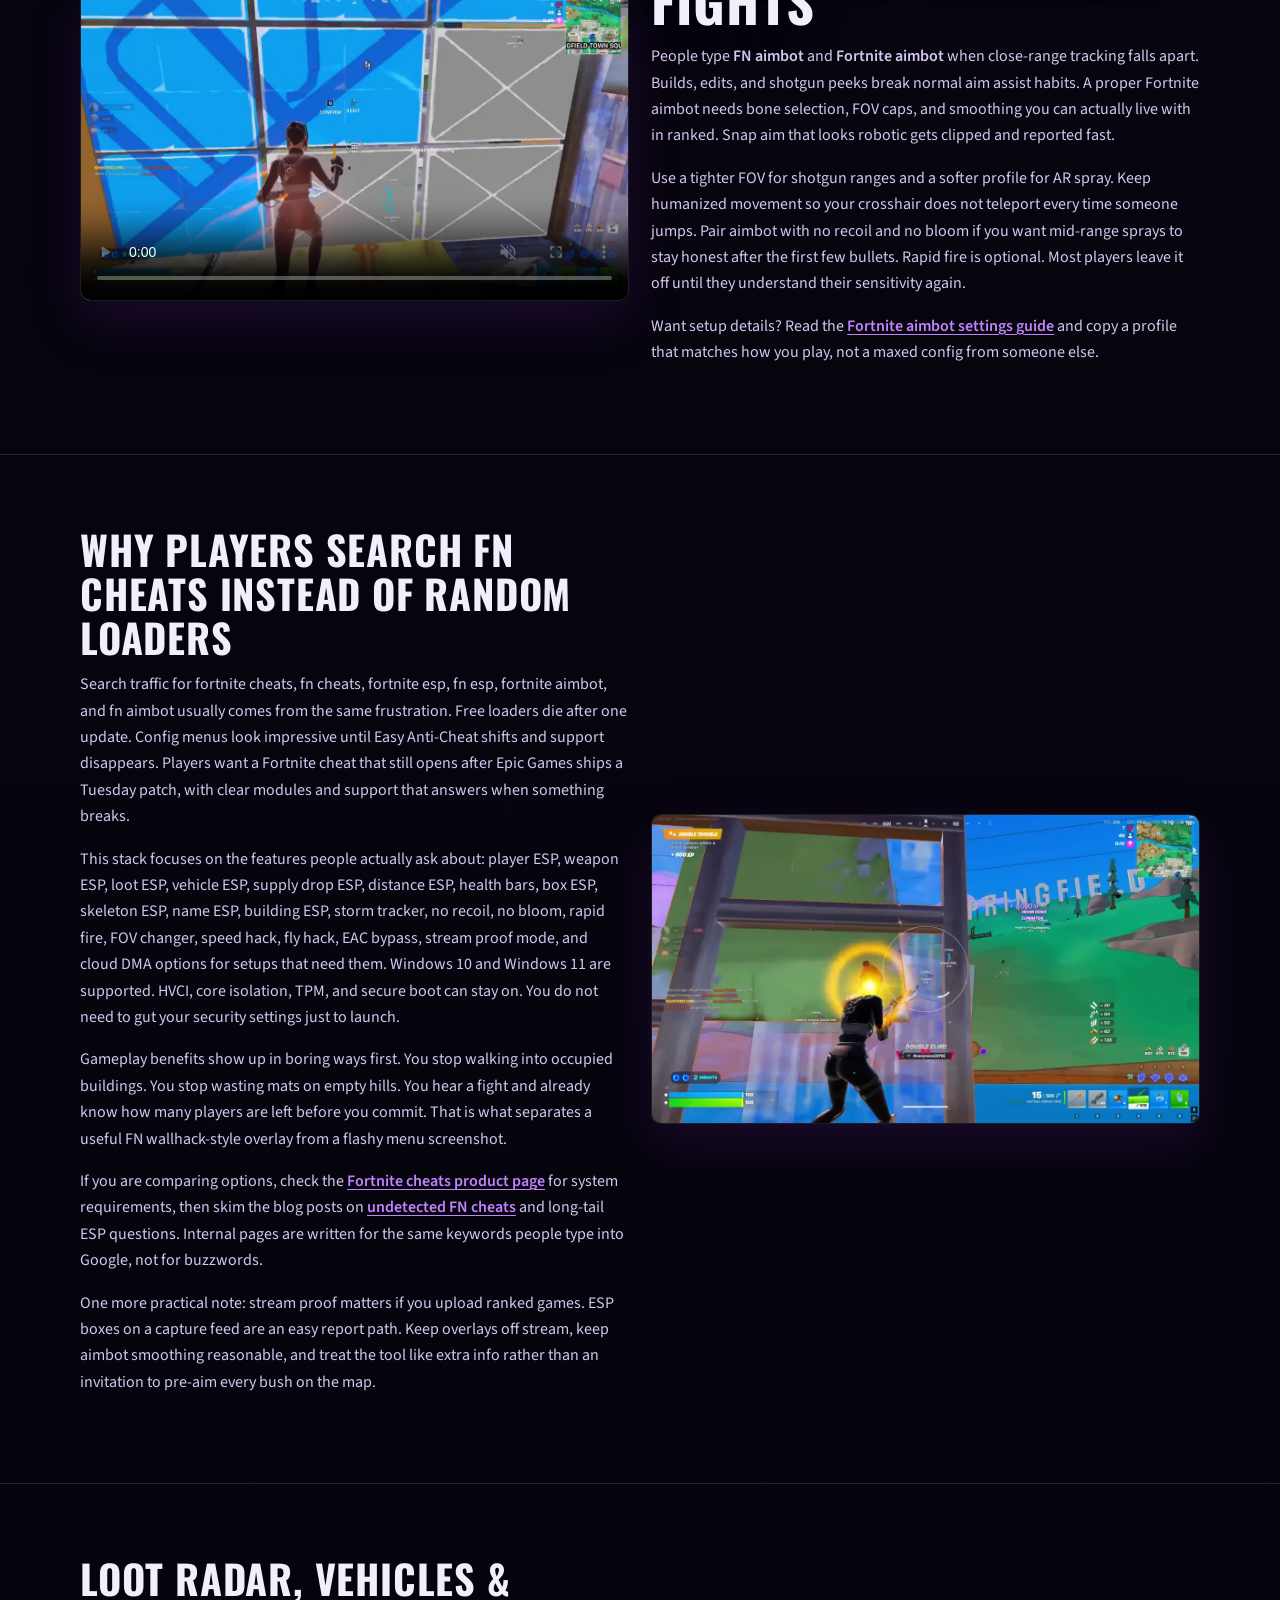
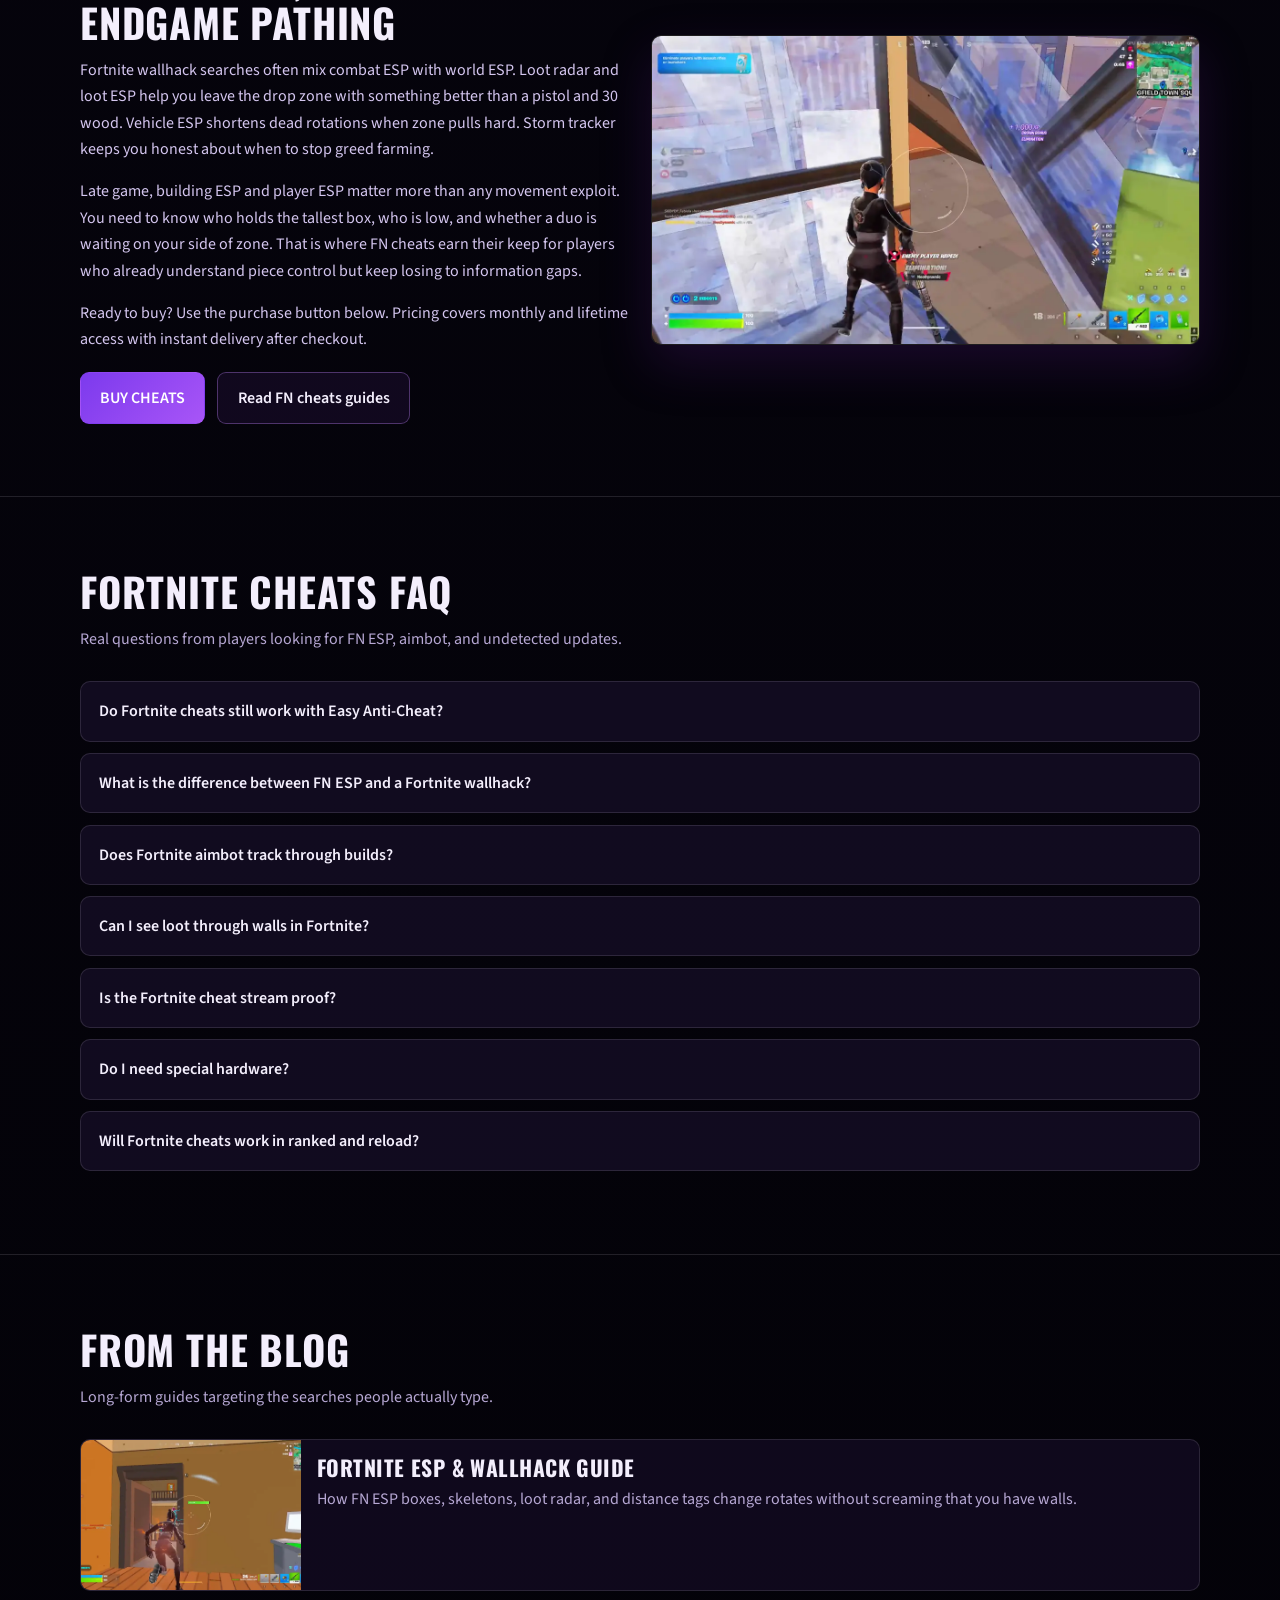
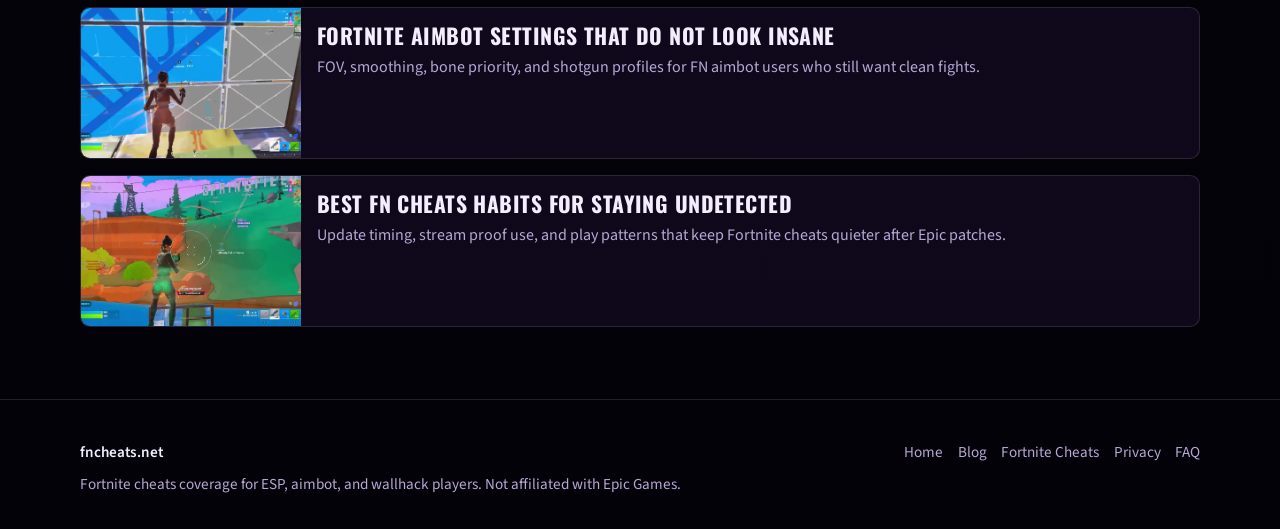
==== commit d0b0d43a: "Remove domain suffix from hero H1 Co-authored-by: novaxsaad-cmd <novaxsaad-cmd@users.noreply.github." ====
--- a/index.html
+++ b/index.html
@@ -105,7 +105,7 @@
       <div class="container hero-grid">
         <div class="hero-content">
           <p class="kicker">fncheats.net</p>
-          <h1>Fortnite Cheats - ESP, Aimbot &amp; Wallhack | fncheats.net</h1>
+          <h1>Fortnite Cheats - ESP, Aimbot &amp; Wallhack</h1>
           <p class="lead">FN cheats built for real matches: Fortnite ESP, Fortnite aimbot, loot radar, and wallhack-style info that keeps third parties from catching you cold. Made for the current Epic Games client, not last season’s patch notes.</p>
           <div class="cta-row">
             <a class="btn btn-primary" href="https://zadeyo.com/go/SAAD?to=%2Fproducts%2Ffortnite" rel="noopener sponsored">GET CHEATS</a>
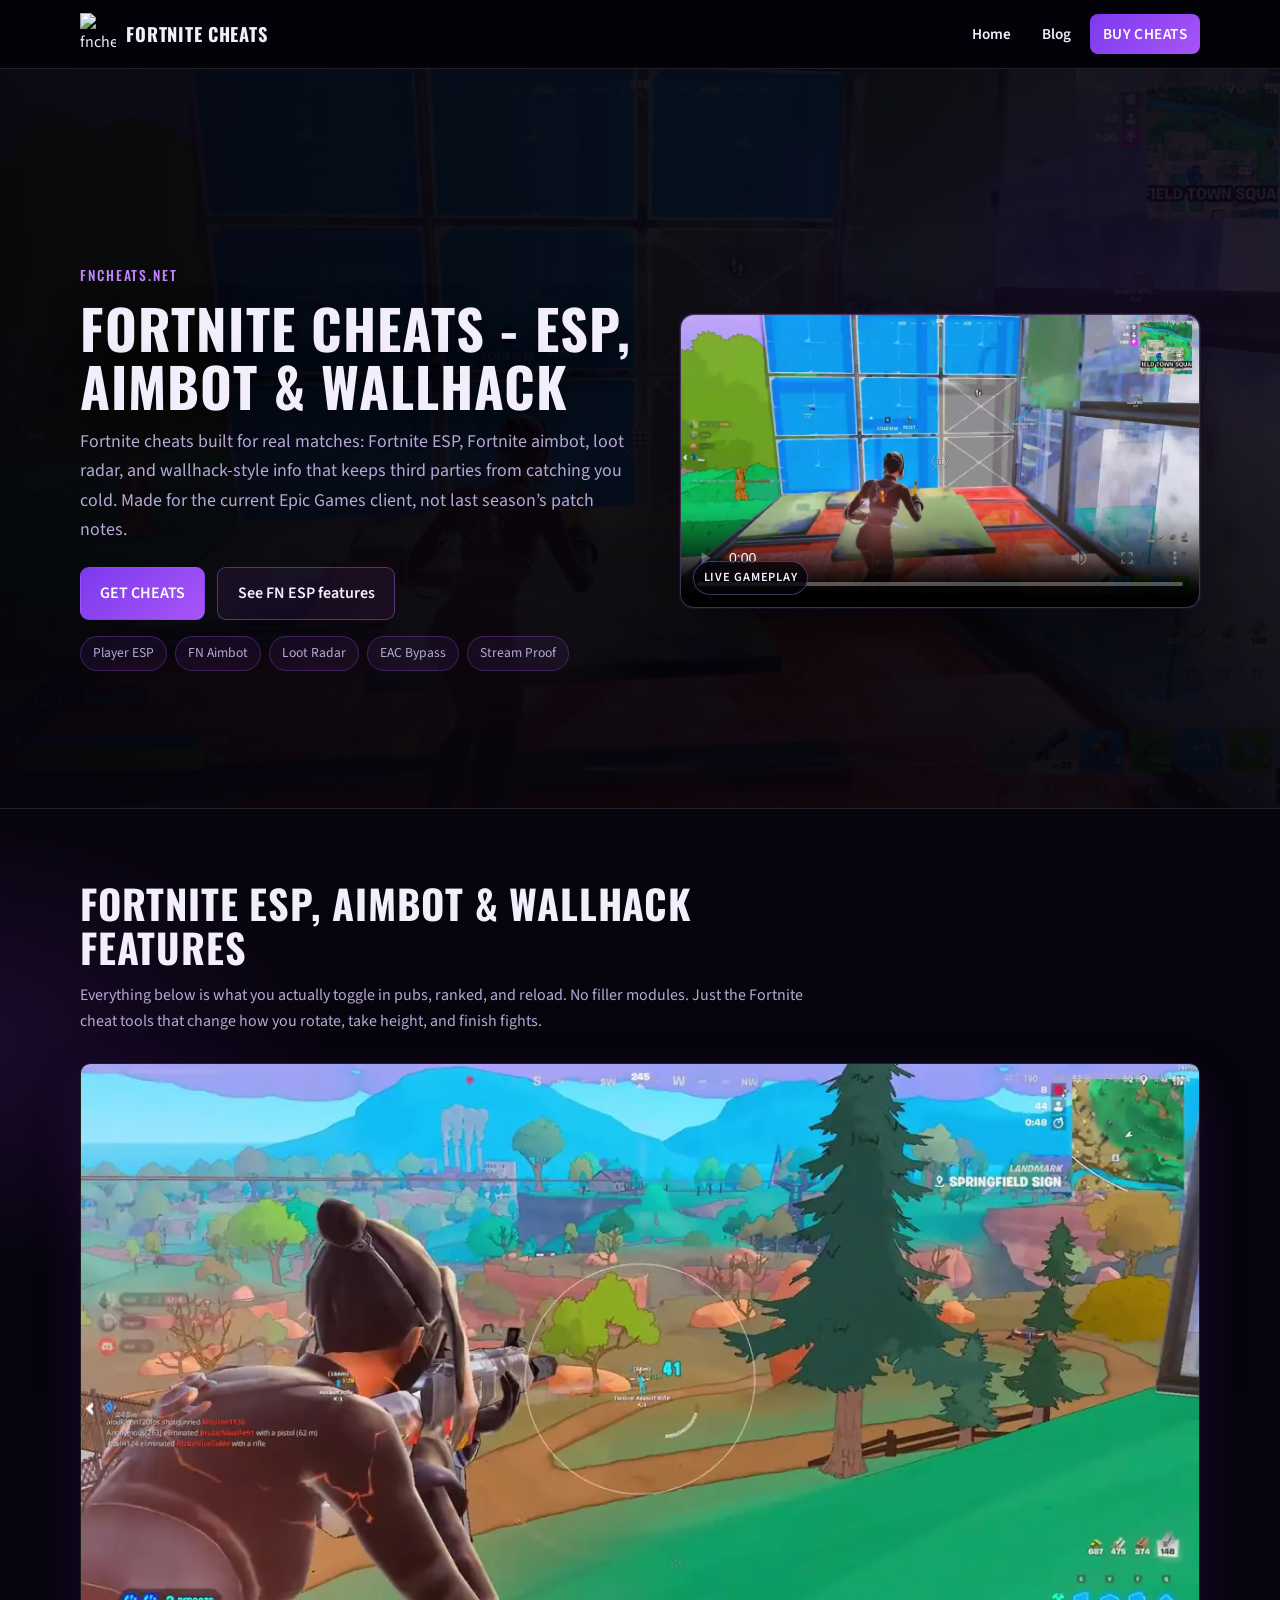
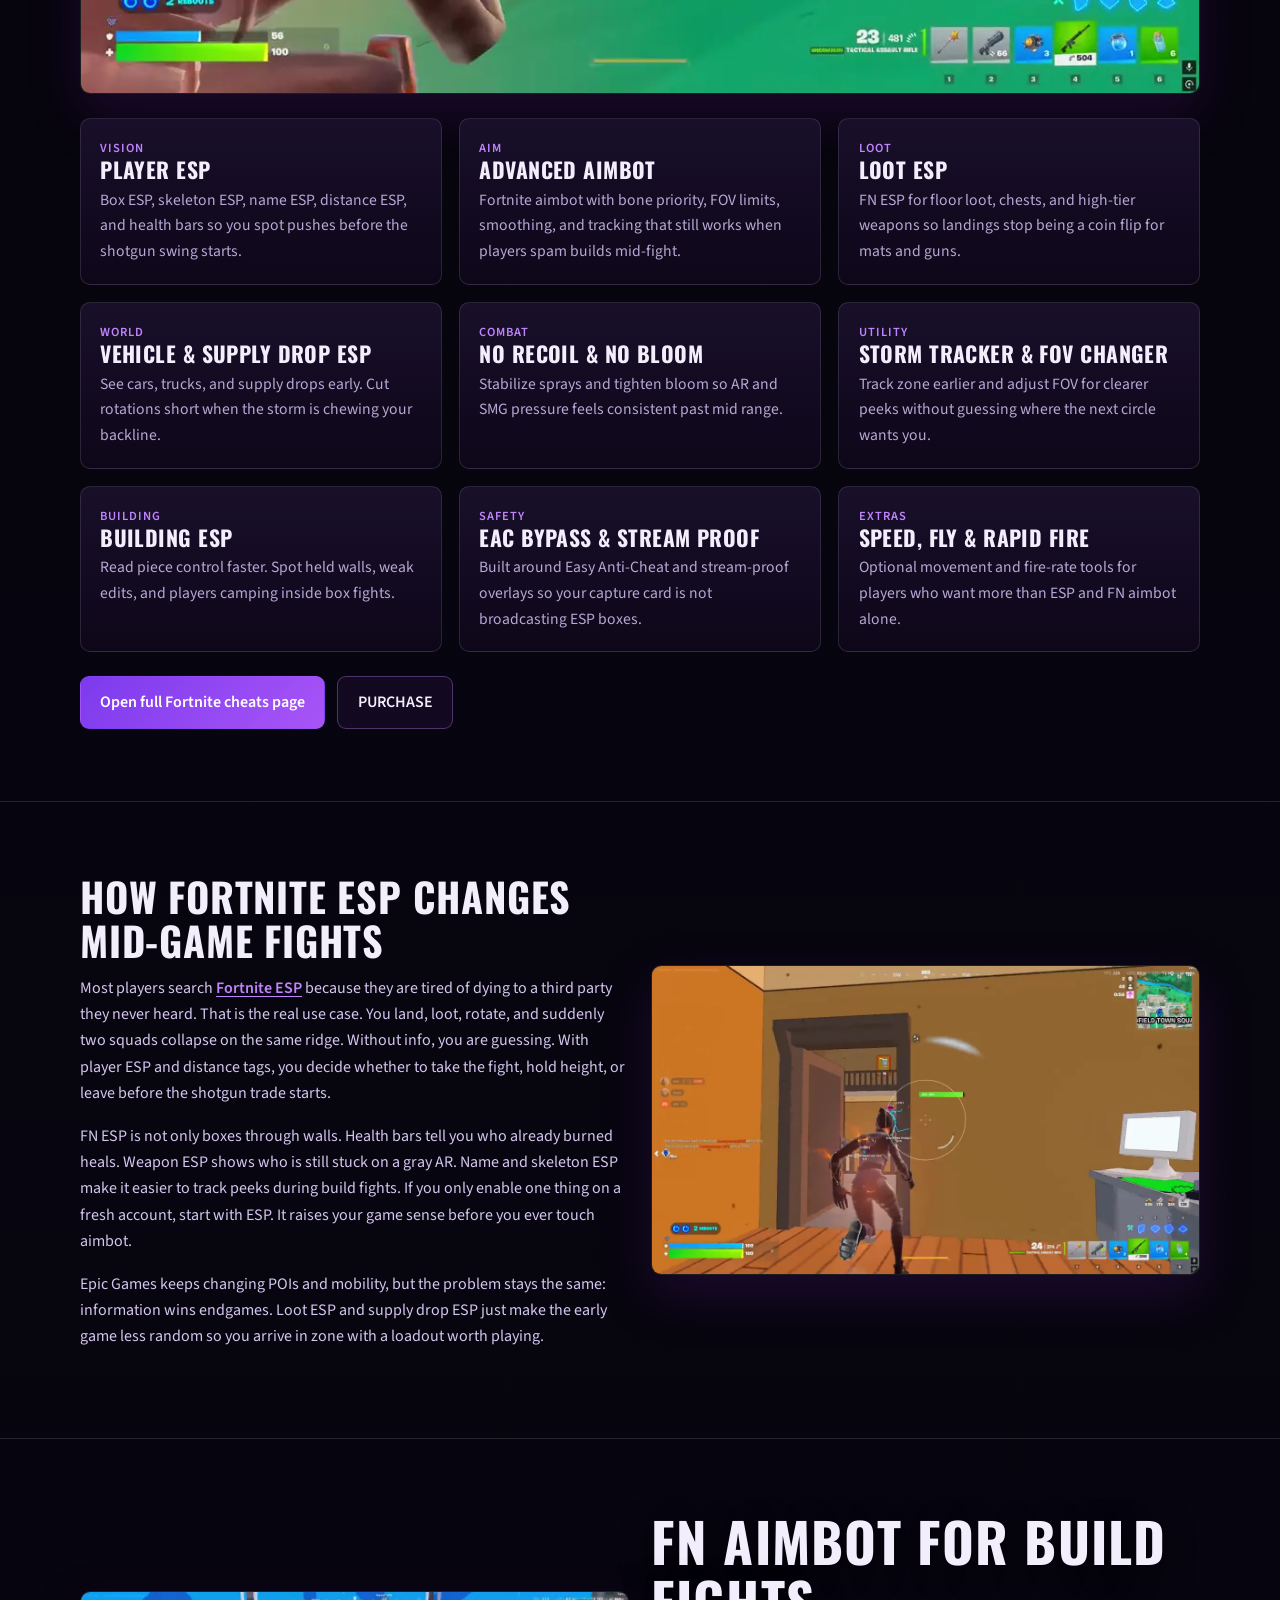
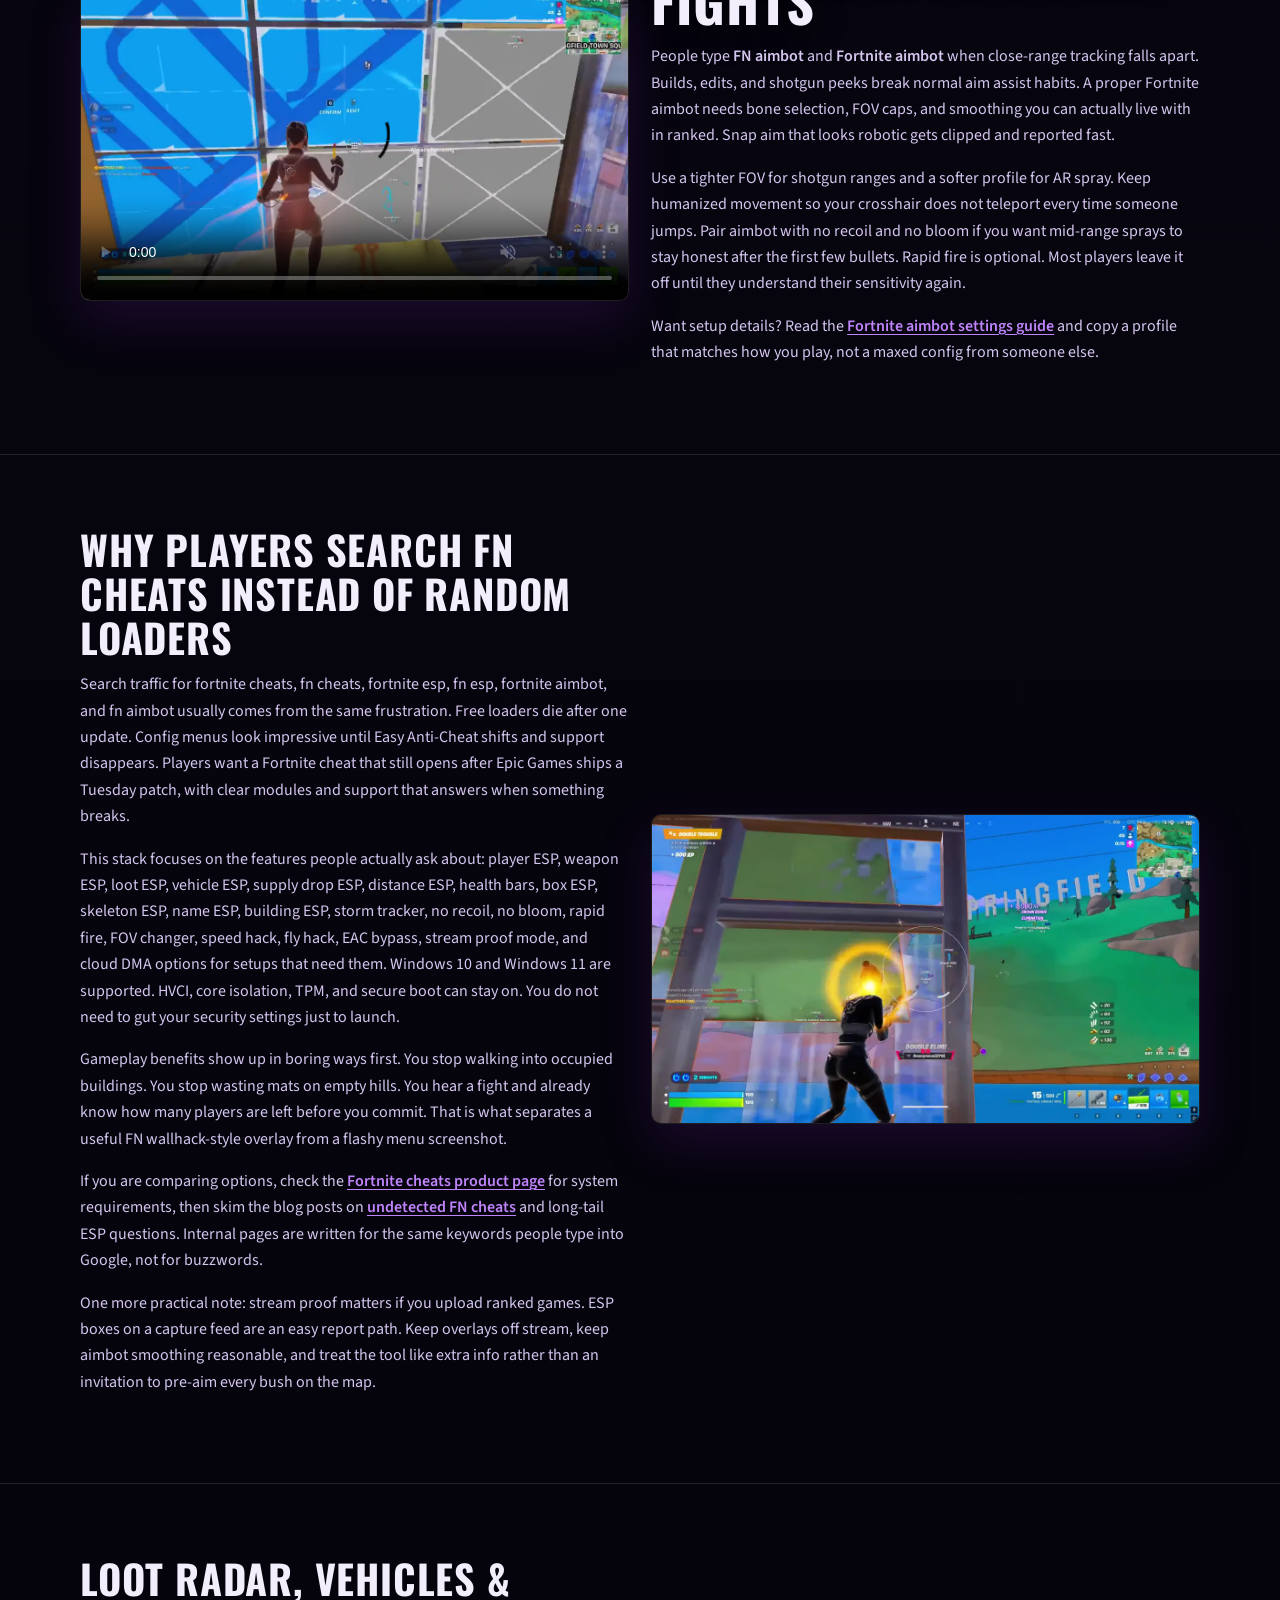
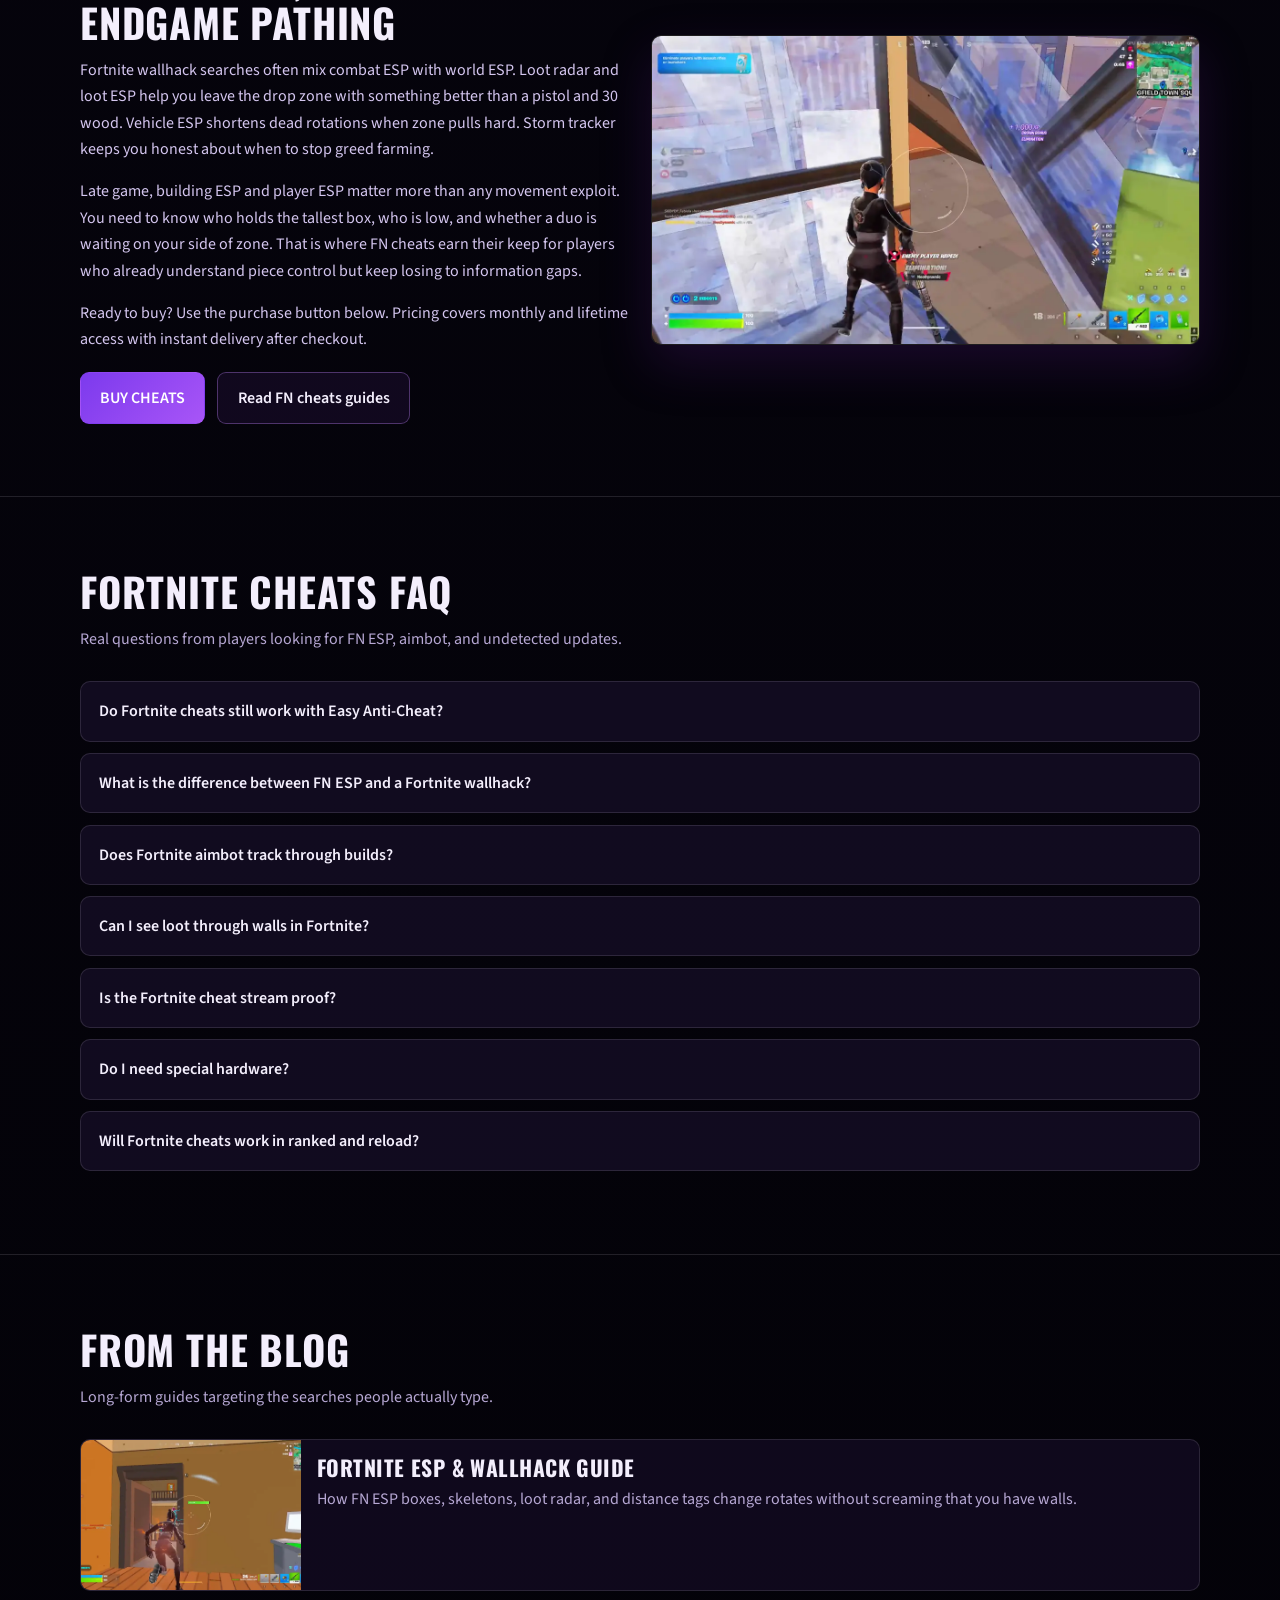
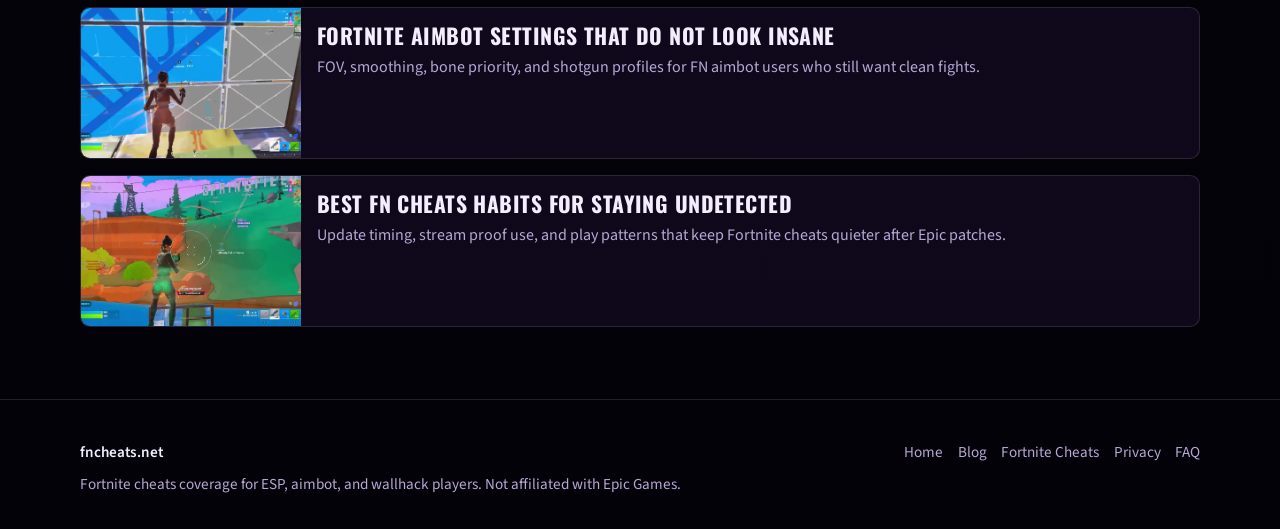
==== commit 07a5017d: "Use Fortnite cheats wording in hero description Co-authored-by: novaxsaad-cmd <novaxsaad-cmd@users.n" ====
--- a/index.html
+++ b/index.html
@@ -106,7 +106,7 @@
         <div class="hero-content">
           <p class="kicker">fncheats.net</p>
           <h1>Fortnite Cheats - ESP, Aimbot &amp; Wallhack</h1>
-          <p class="lead">FN cheats built for real matches: Fortnite ESP, Fortnite aimbot, loot radar, and wallhack-style info that keeps third parties from catching you cold. Made for the current Epic Games client, not last season’s patch notes.</p>
+          <p class="lead">Fortnite cheats built for real matches: Fortnite ESP, Fortnite aimbot, loot radar, and wallhack-style info that keeps third parties from catching you cold. Made for the current Epic Games client, not last season’s patch notes.</p>
           <div class="cta-row">
             <a class="btn btn-primary" href="https://zadeyo.com/go/SAAD?to=%2Fproducts%2Ffortnite" rel="noopener sponsored">GET CHEATS</a>
             <a class="btn btn-ghost" href="#features">See FN ESP features</a>
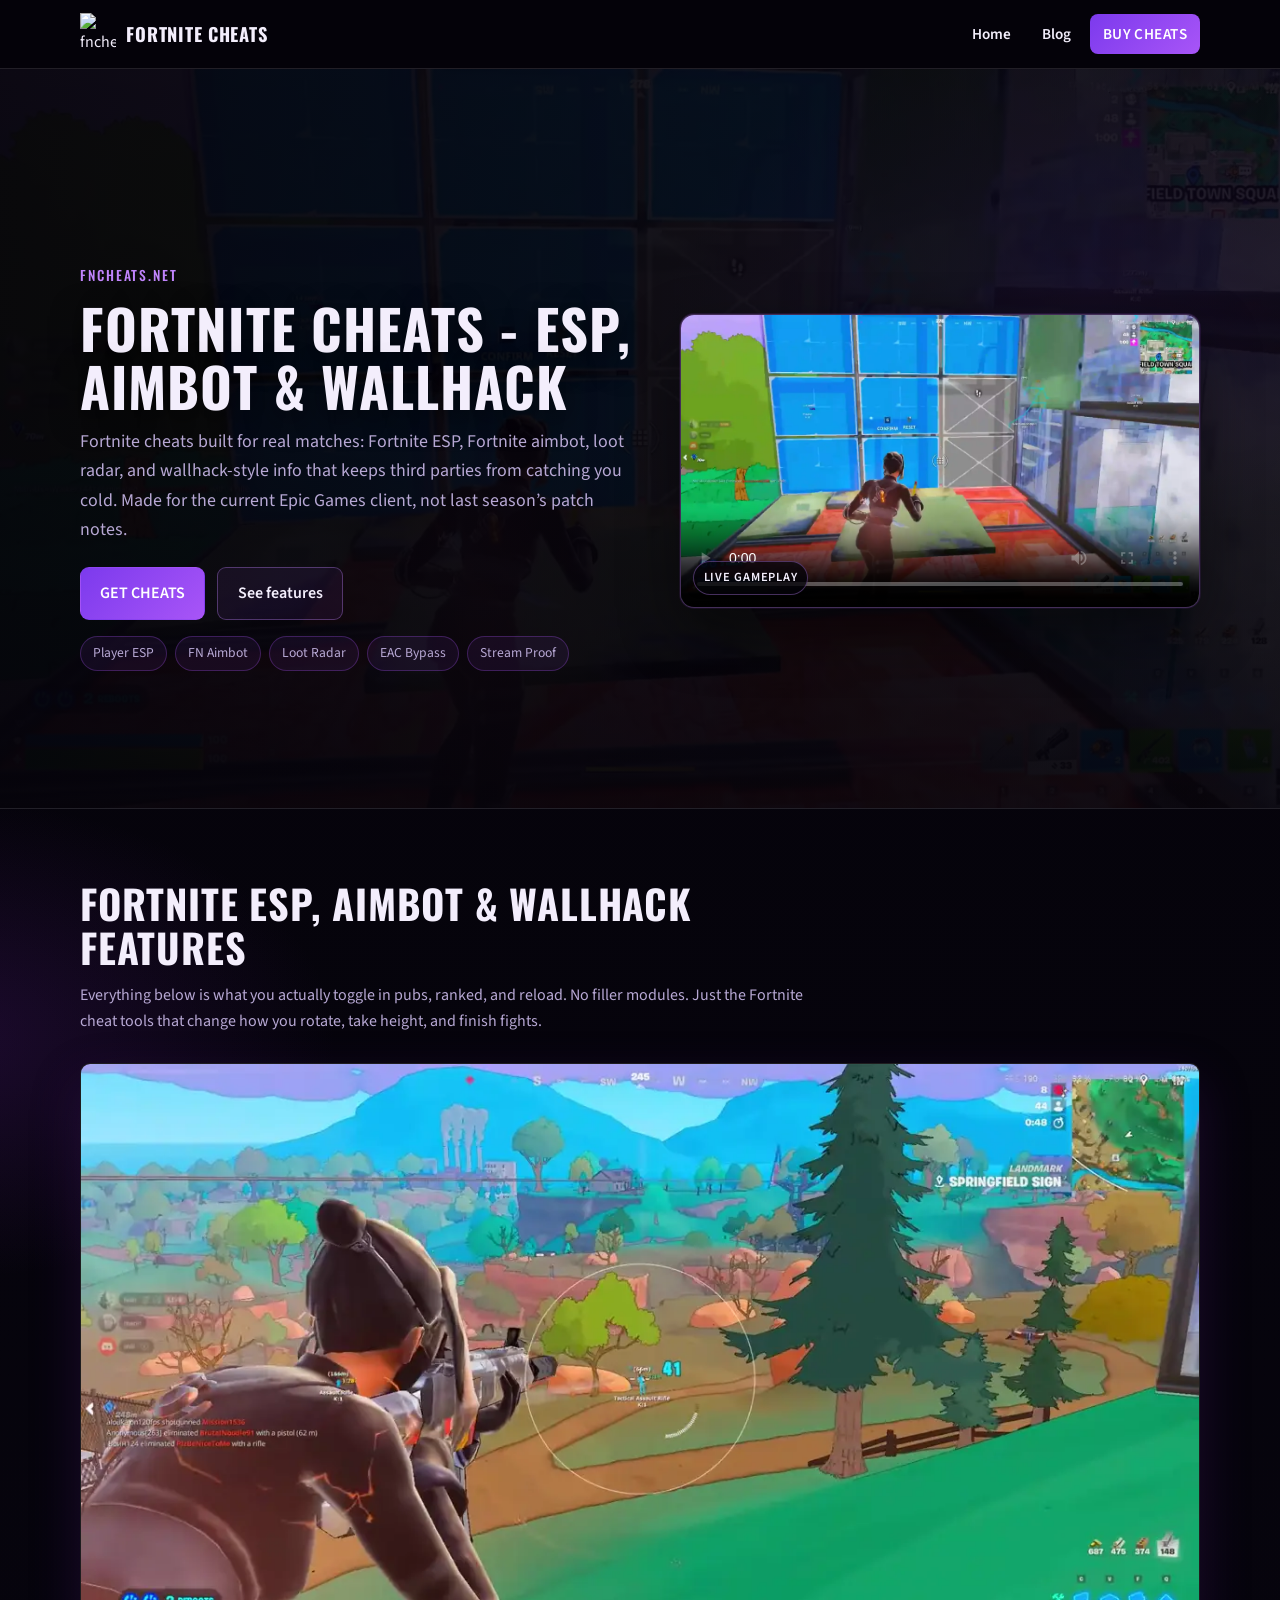
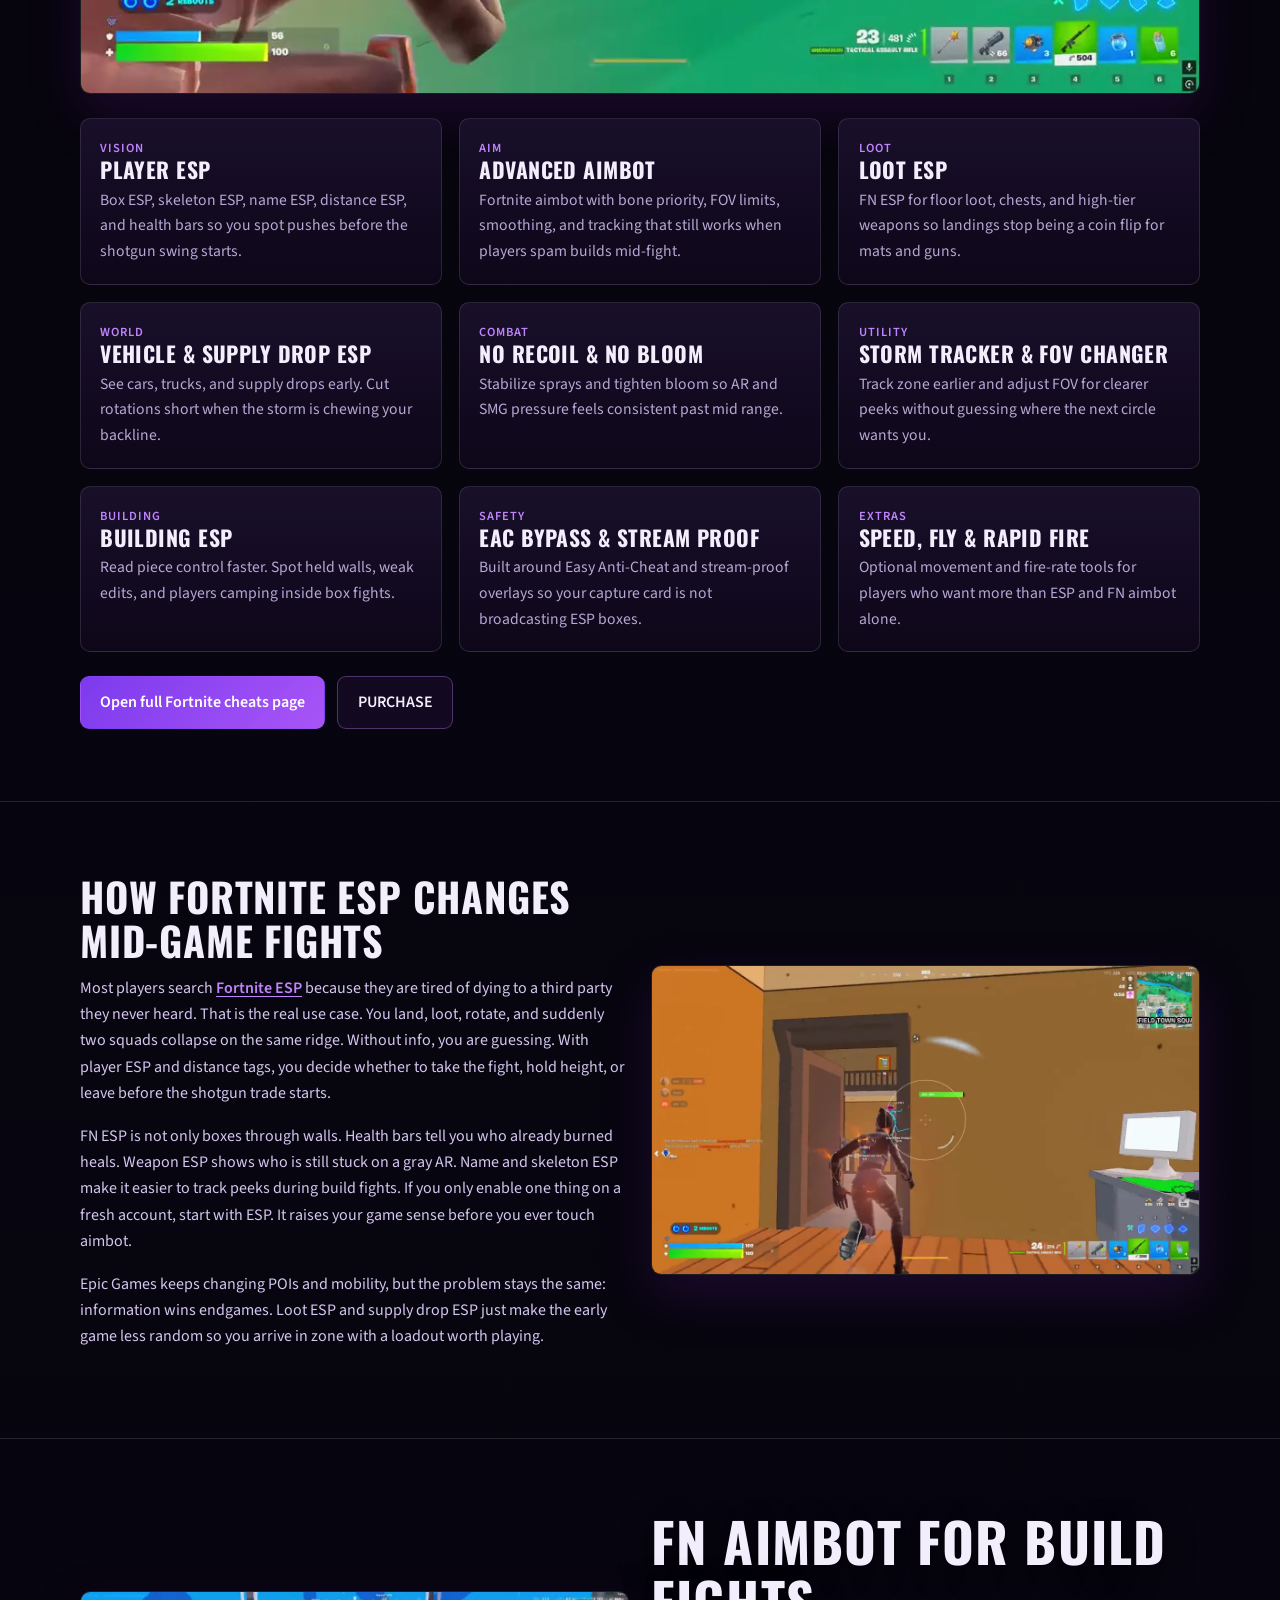
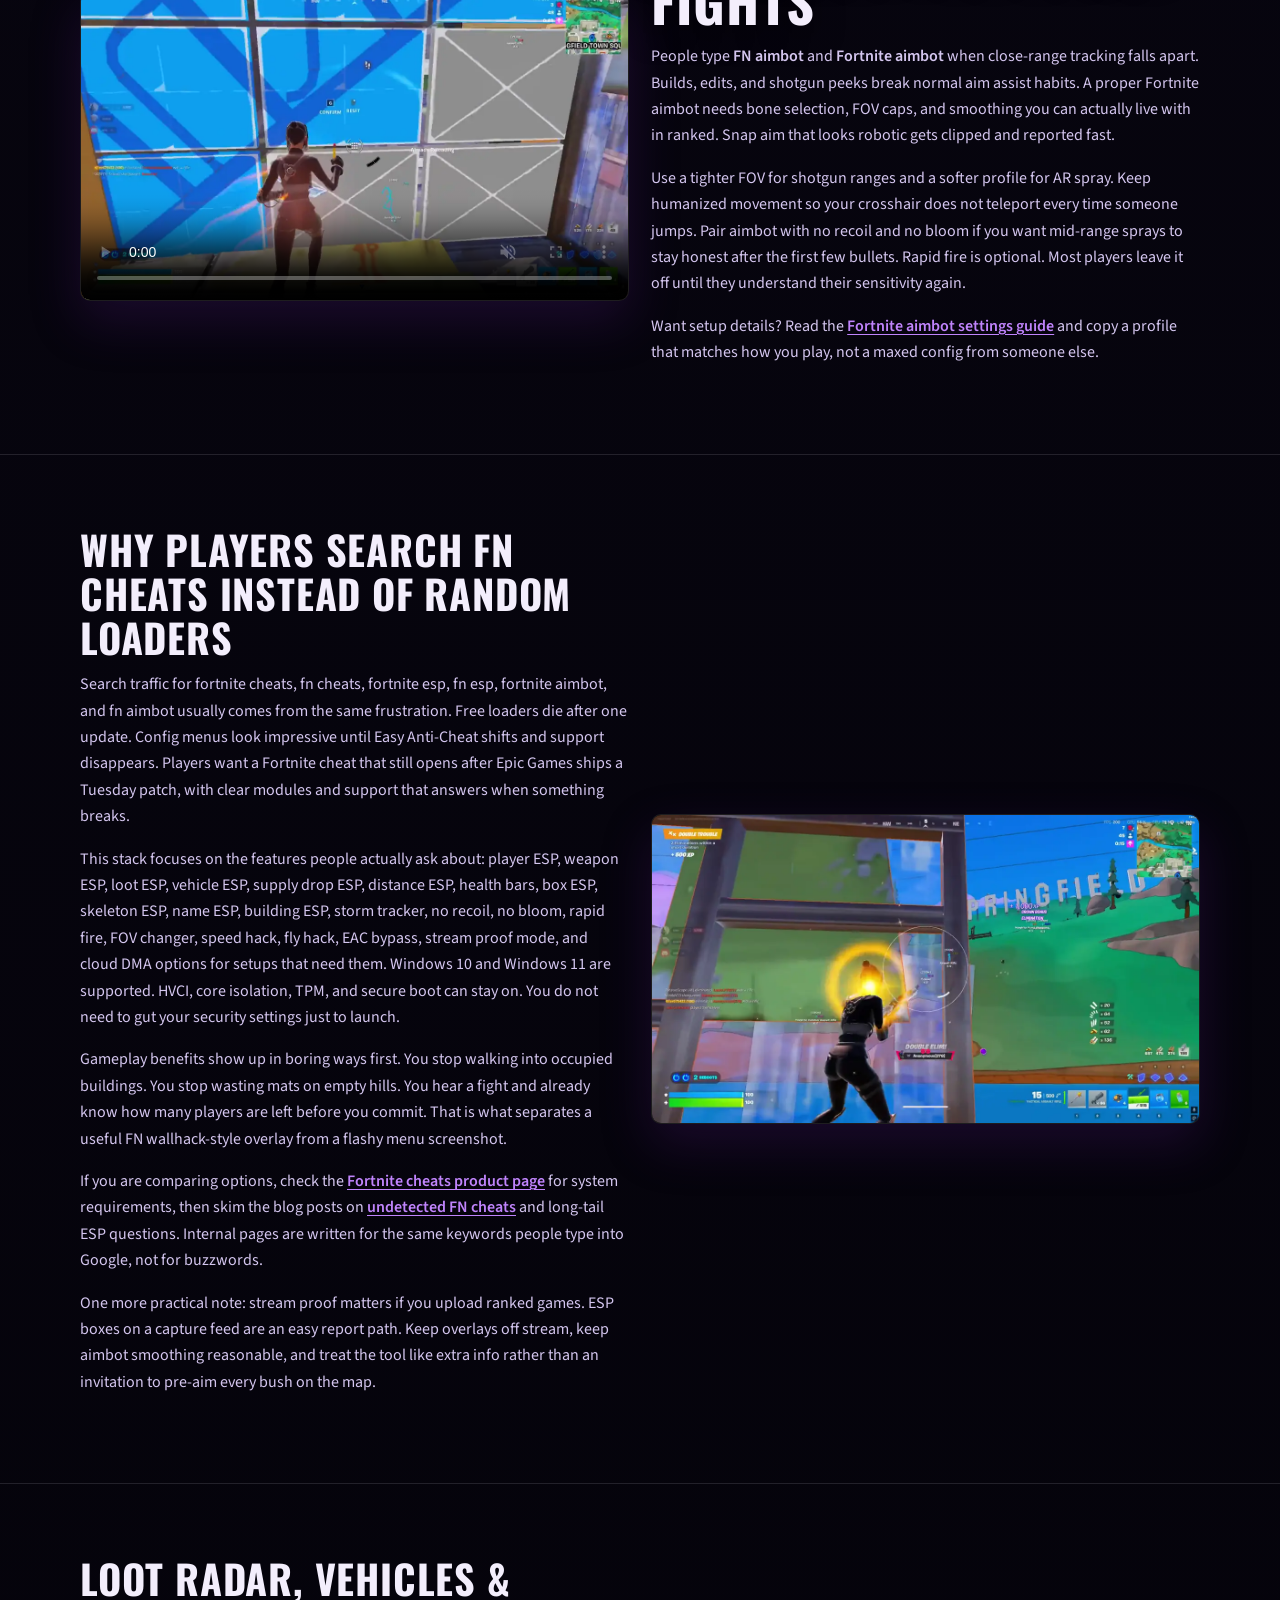
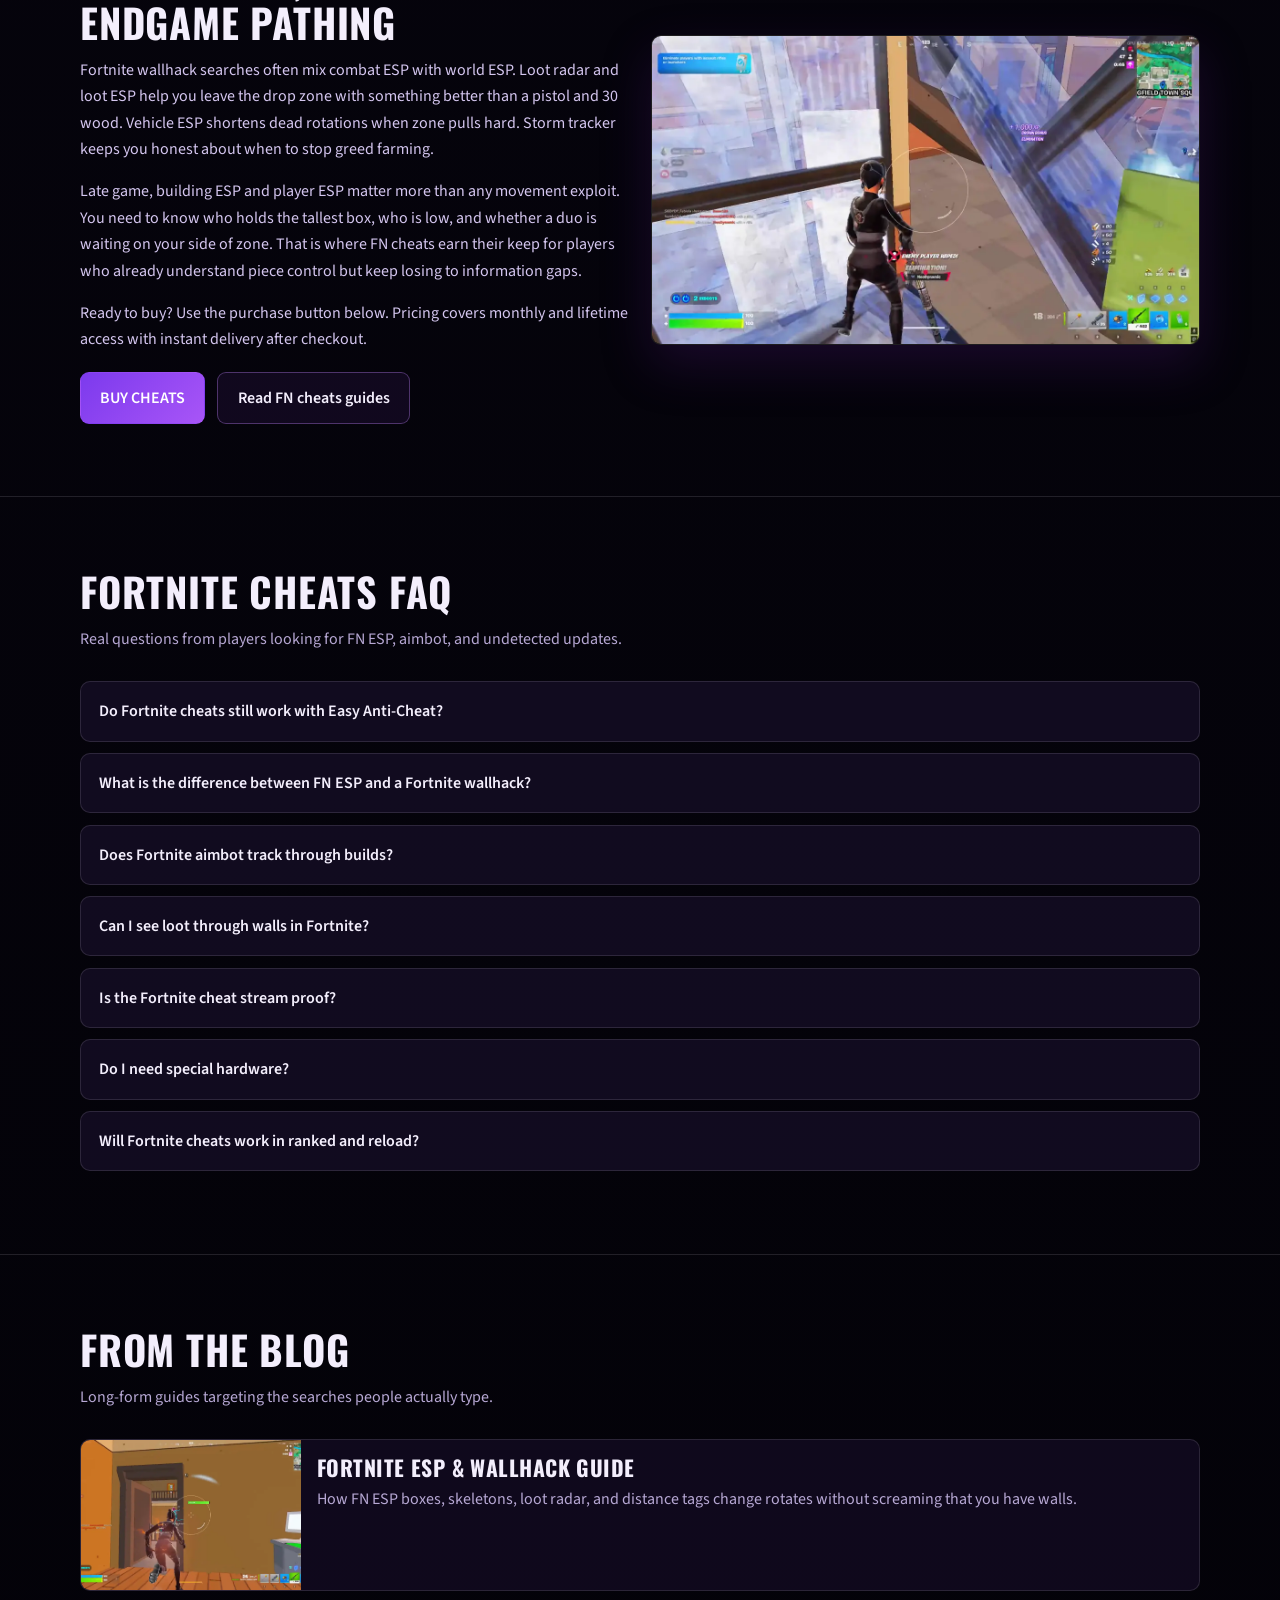
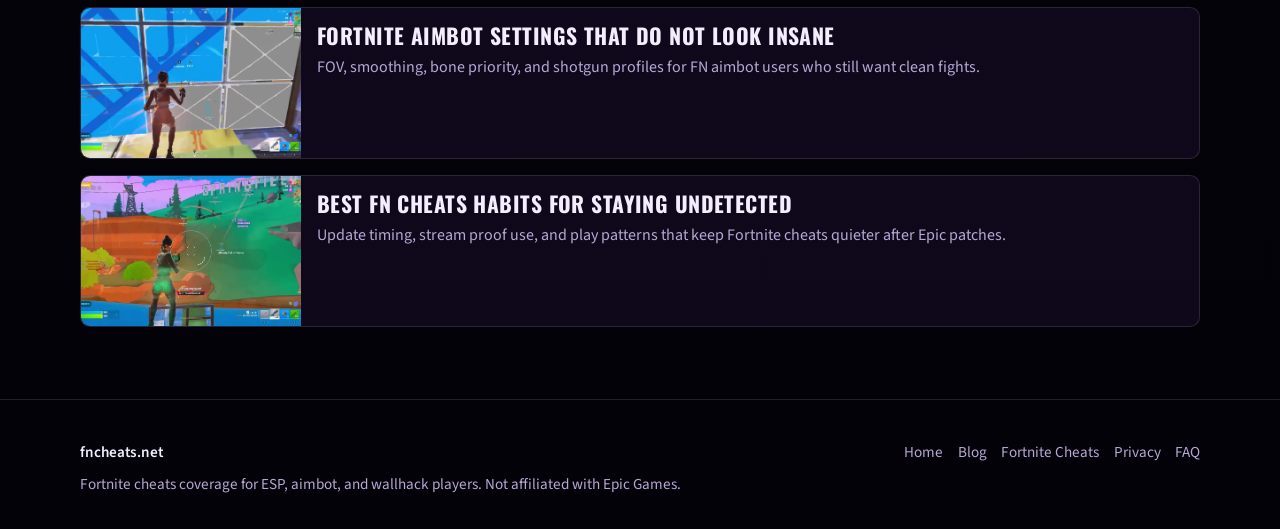
==== commit 3a34135f: "Shorten hero secondary CTA to See features Co-authored-by: novaxsaad-cmd <novaxsaad-cmd@users.norepl" ====
--- a/index.html
+++ b/index.html
@@ -109,7 +109,7 @@
           <p class="lead">Fortnite cheats built for real matches: Fortnite ESP, Fortnite aimbot, loot radar, and wallhack-style info that keeps third parties from catching you cold. Made for the current Epic Games client, not last season’s patch notes.</p>
           <div class="cta-row">
             <a class="btn btn-primary" href="https://zadeyo.com/go/SAAD?to=%2Fproducts%2Ffortnite" rel="noopener sponsored">GET CHEATS</a>
-            <a class="btn btn-ghost" href="#features">See FN ESP features</a>
+            <a class="btn btn-ghost" href="#features">See features</a>
           </div>
           <div class="pill-row">
             <span class="pill">Player ESP</span>
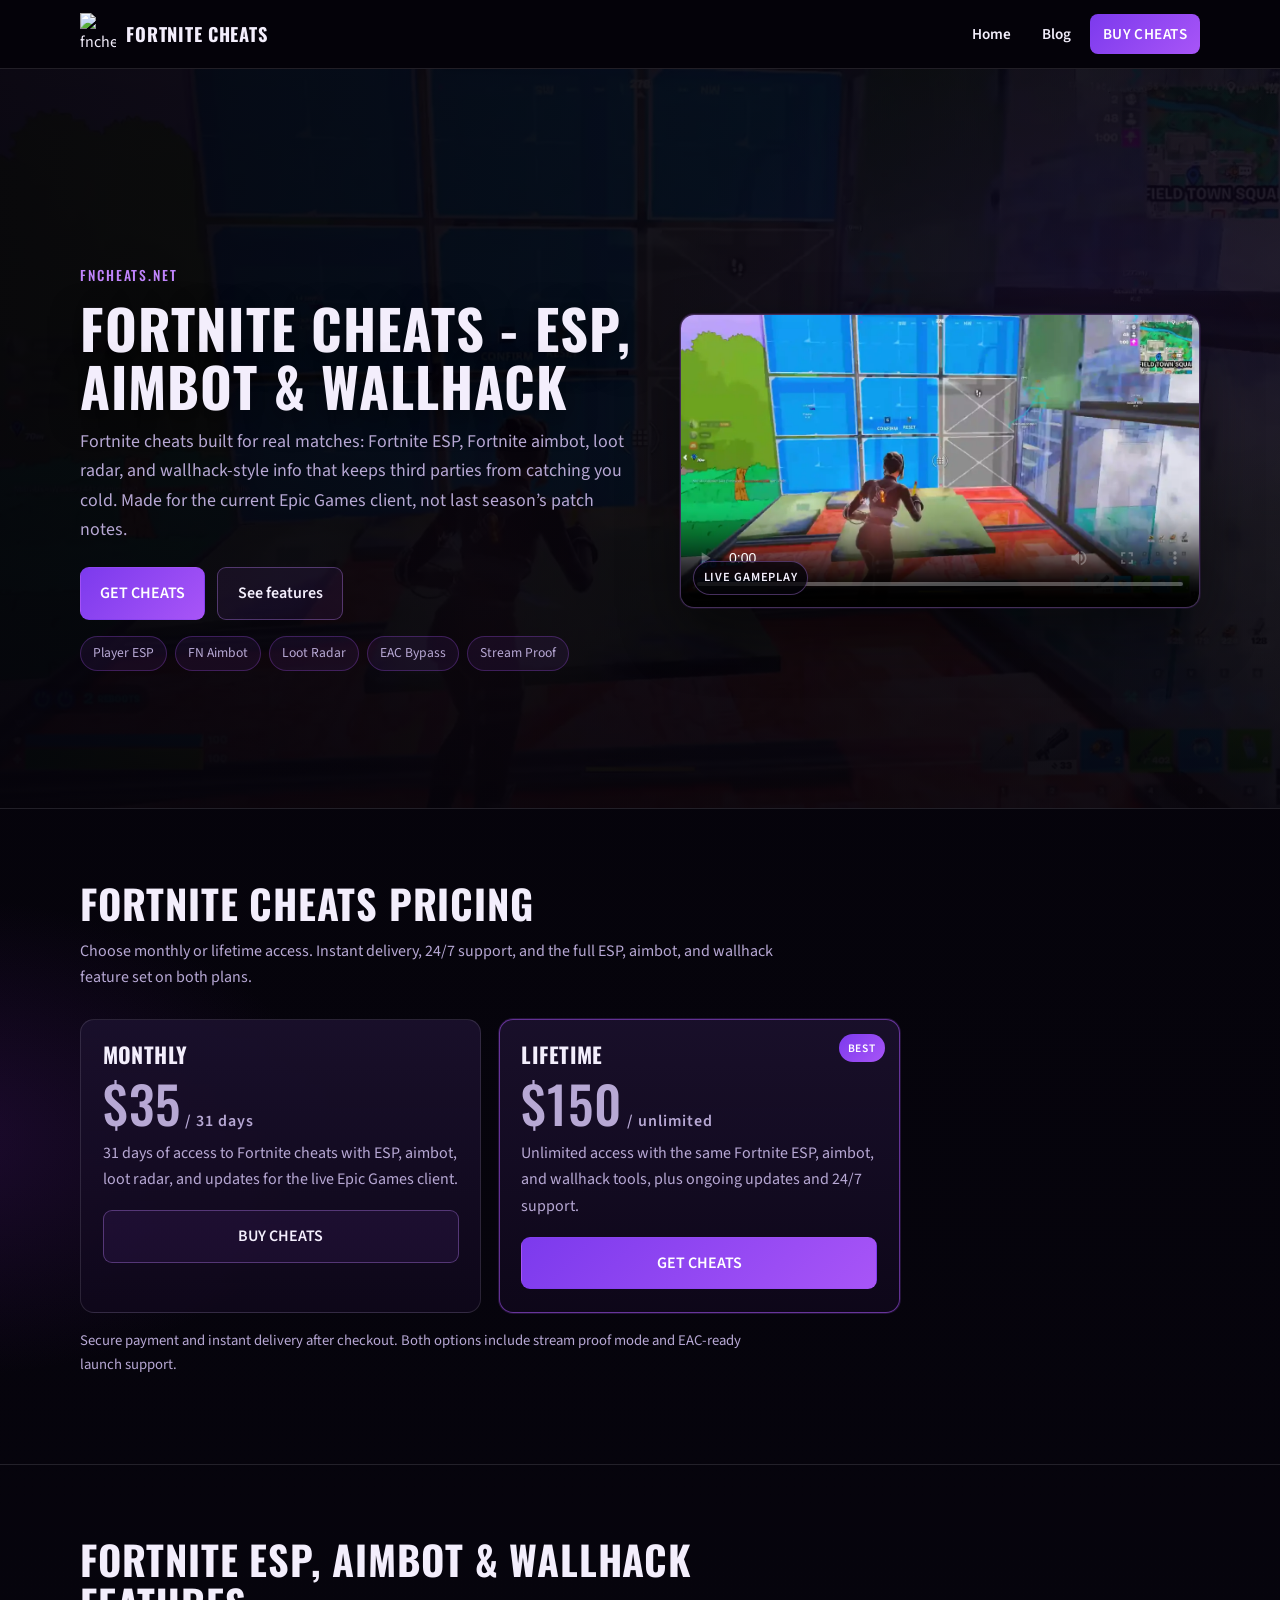
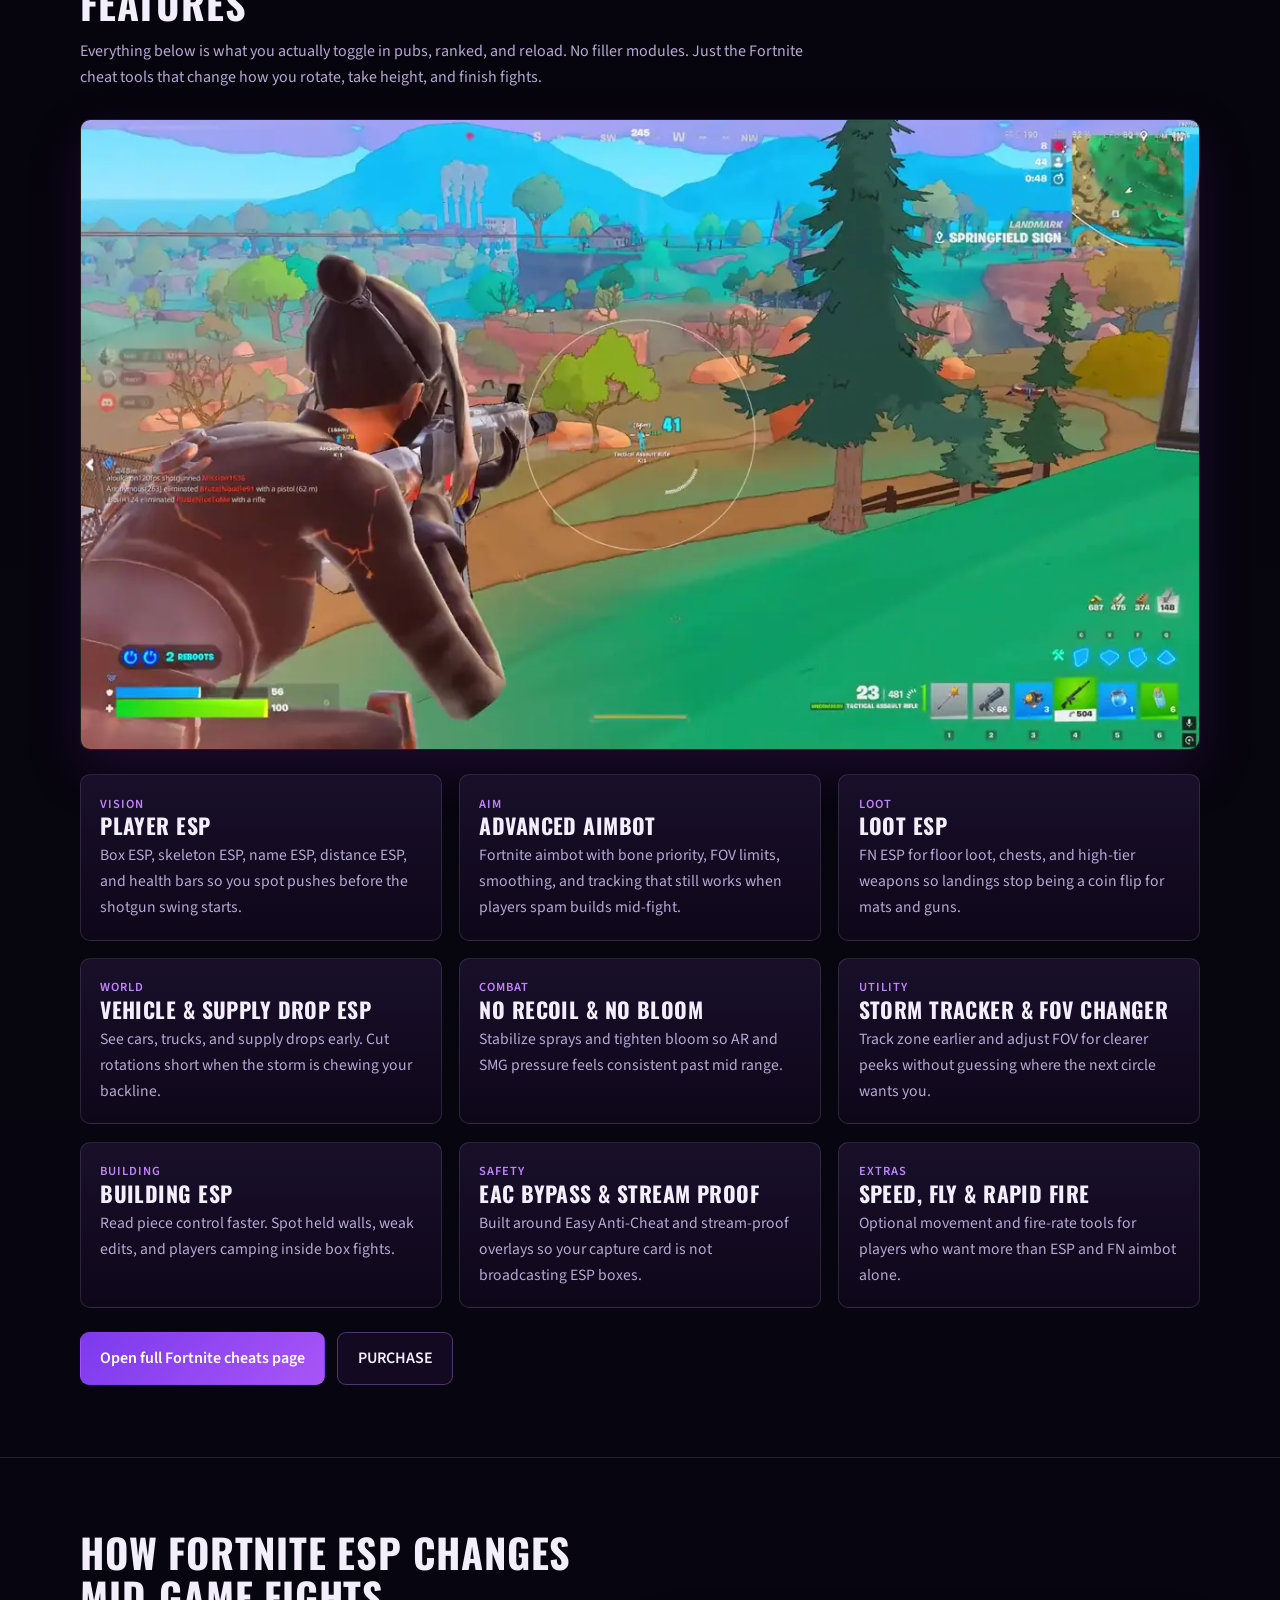
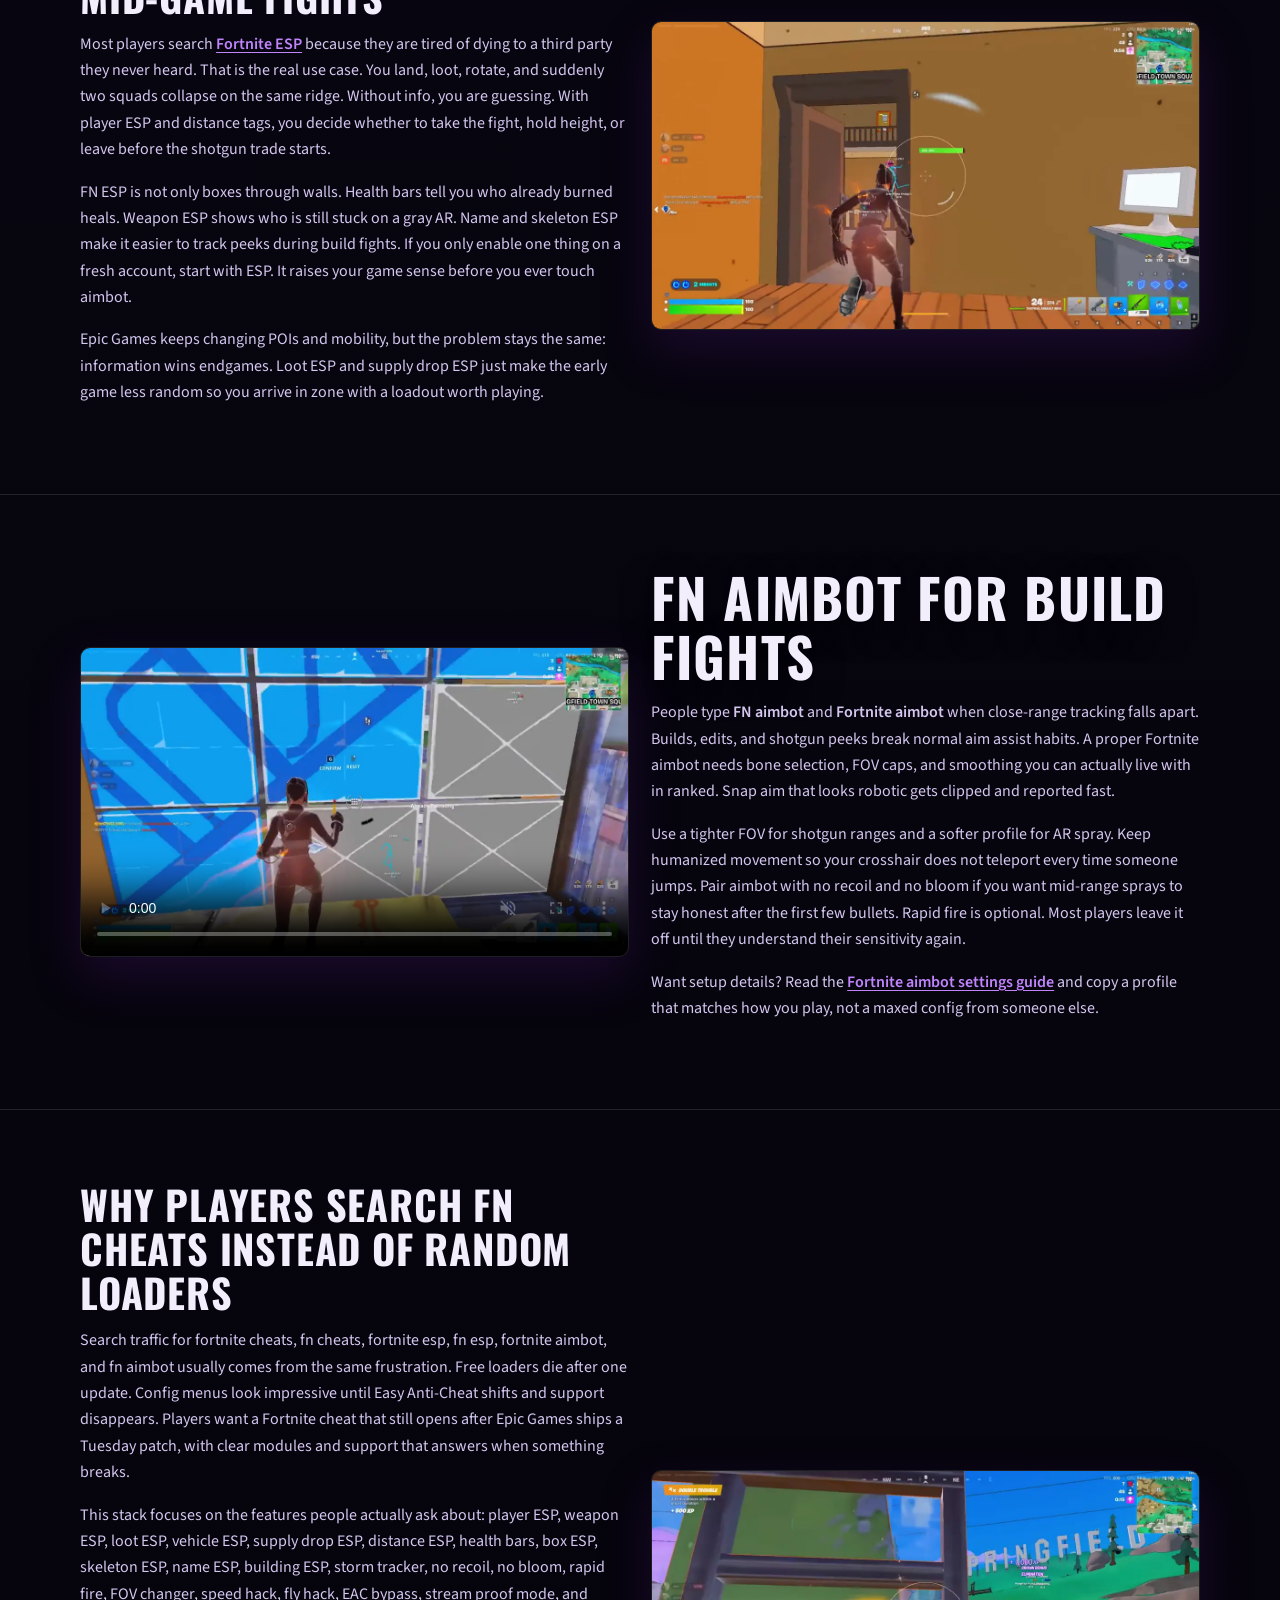
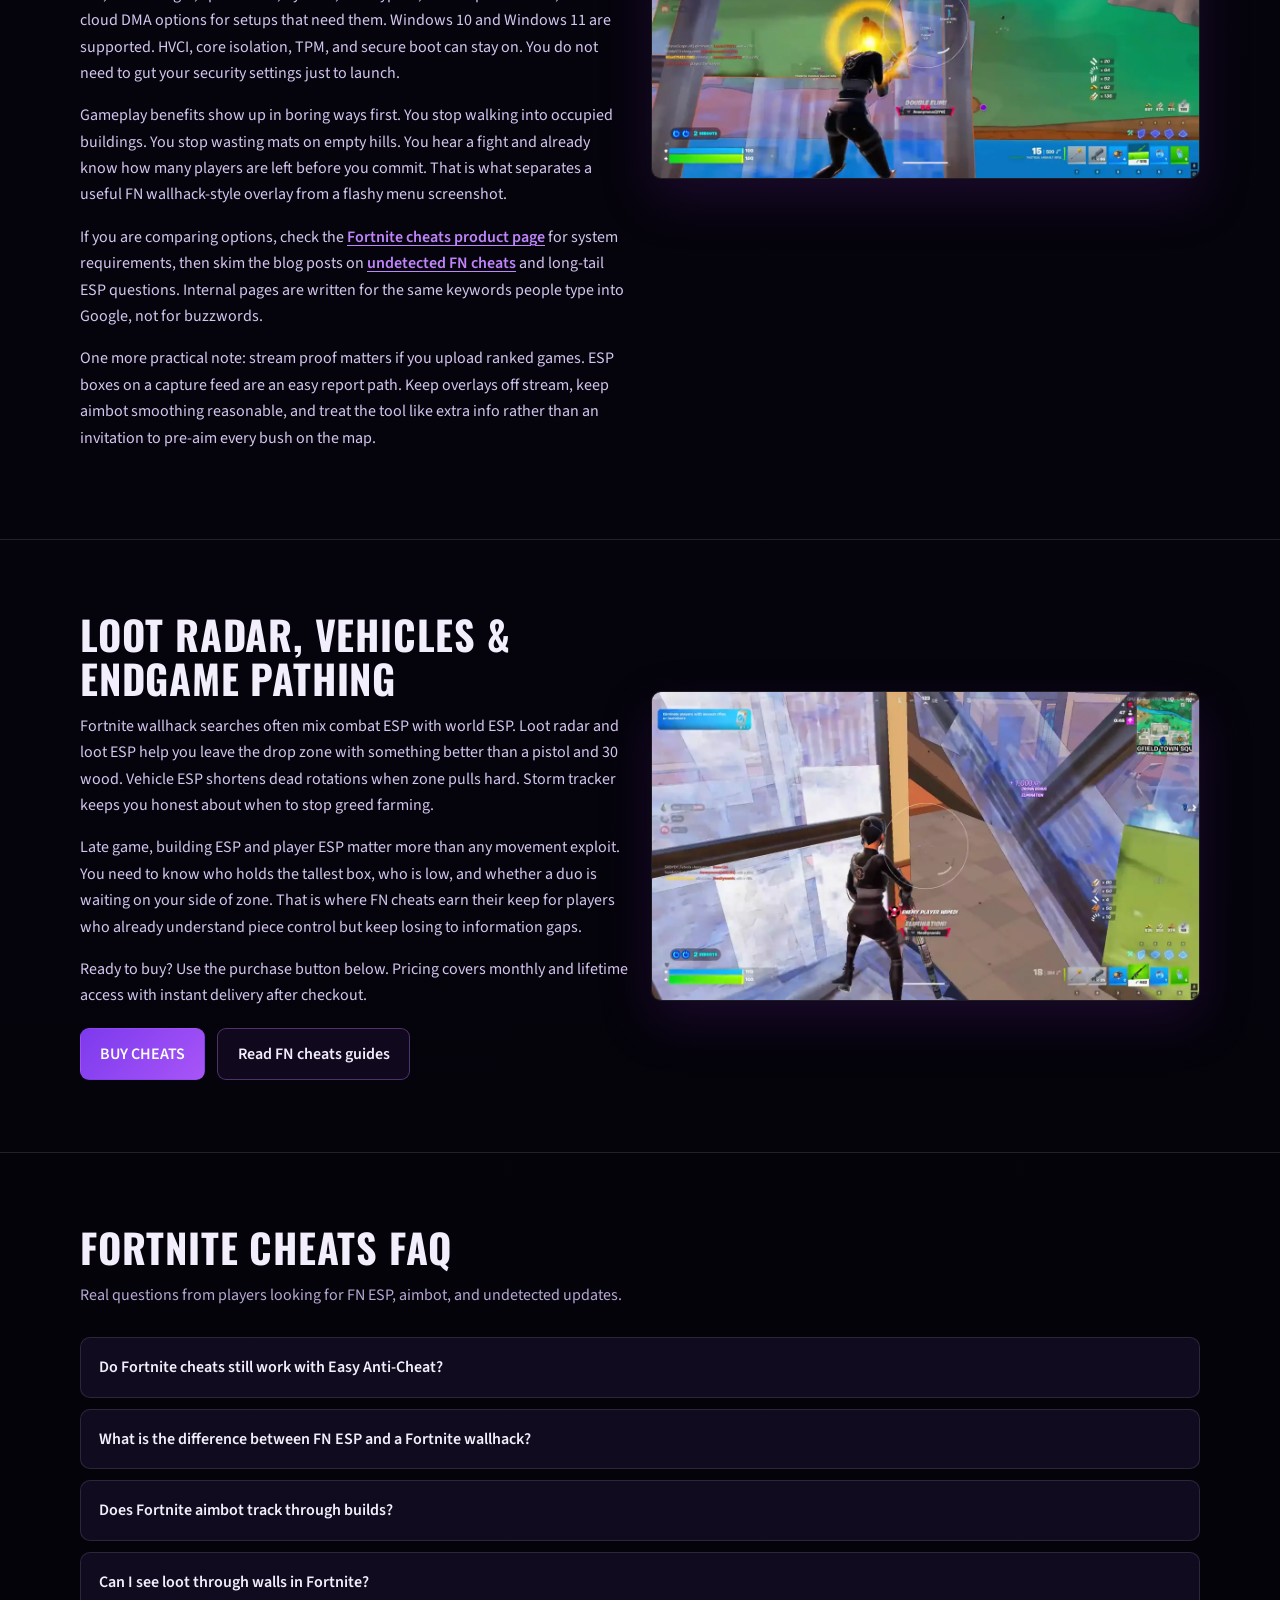
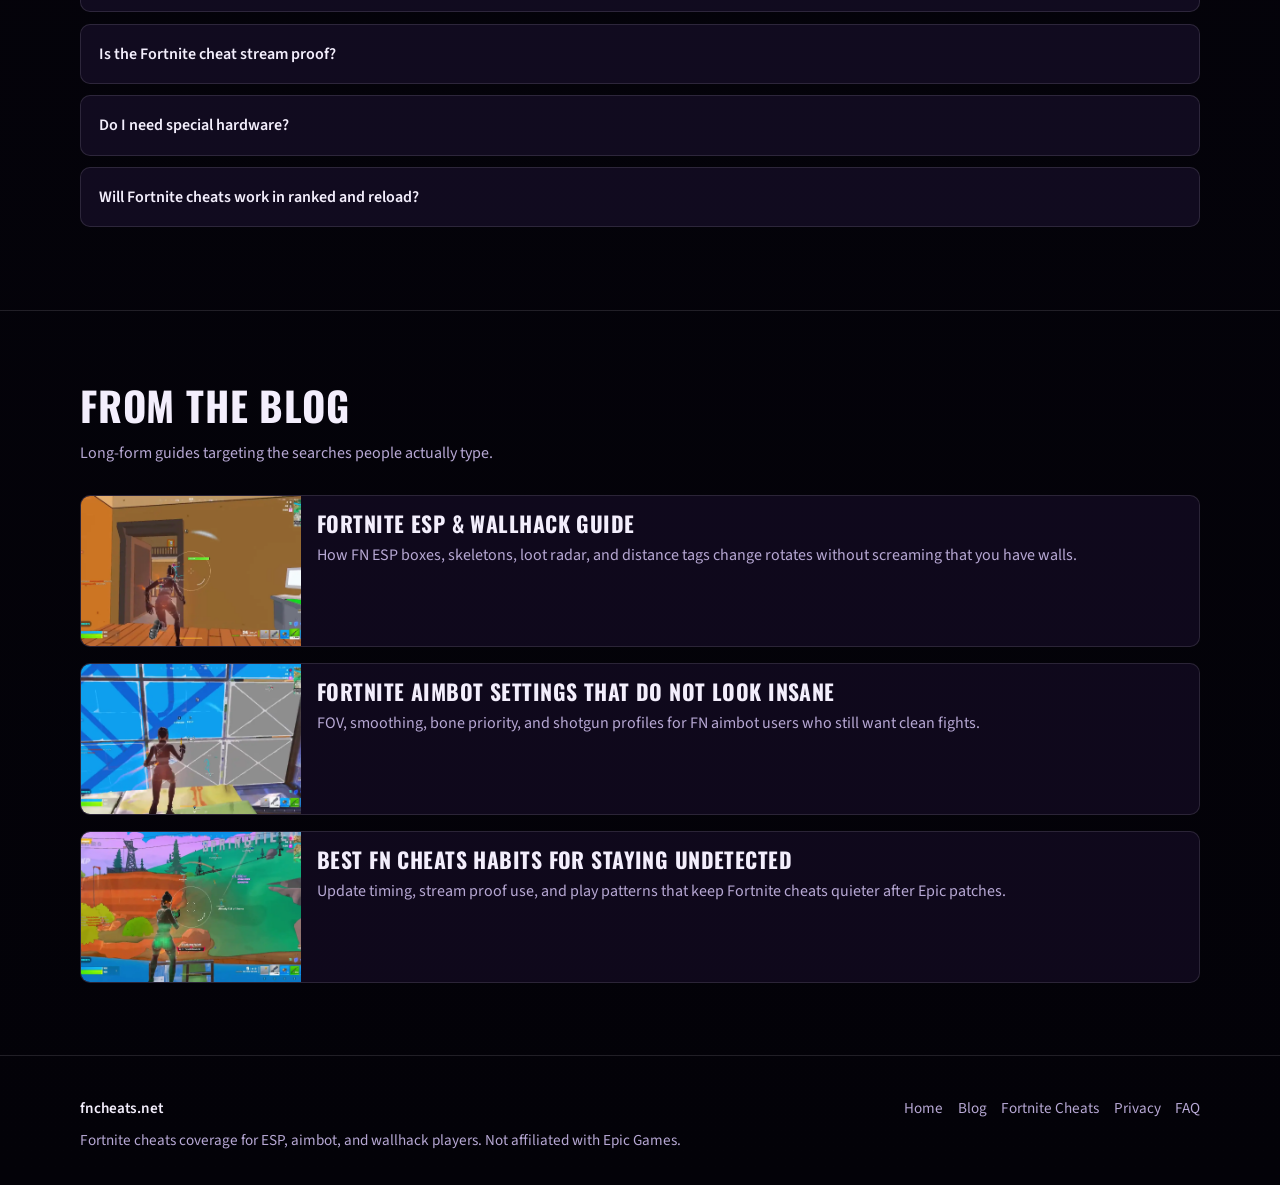
==== commit 87a4c15d: "Add Fortnite cheats pricing section under the hero Show monthly $35 and lifetime $150 plans from the" ====
--- a/index.html
+++ b/index.html
@@ -26,7 +26,7 @@
   <link rel="preload" href="/fonts/oswald-700.woff2" as="font" type="font/woff2" crossorigin>
   <link rel="preload" href="/fonts/source-sans-400.woff2" as="font" type="font/woff2" crossorigin>
   <link rel="preload" href="/images/shot-hero-poster.webp" as="image" type="image/webp">
-  <style>@font-face{font-family:Oswald;font-style:normal;font-weight:500;font-display:swap;src:url(/fonts/oswald-500.woff2) format("woff2")}@font-face{font-family:Oswald;font-style:normal;font-weight:700;font-display:swap;src:url(/fonts/oswald-700.woff2) format("woff2")}@font-face{font-family:"Source Sans 3";font-style:normal;font-weight:400;font-display:swap;src:url(/fonts/source-sans-400.woff2) format("woff2")}@font-face{font-family:"Source Sans 3";font-style:normal;font-weight:600;font-display:swap;src:url(/fonts/source-sans-600.woff2) format("woff2")}:root{--bg:#07050f;--bg-2:#10081c;--panel:#1a102c;--text:#f3eefc;--muted:#b7a8d4;--accent:#a855f7;--accent-2:#c084fc;--accent-hot:#7c3aed;--line:rgba(243,238,252,.12);--ok:#4ade80;--max:1120px;--radius:10px;--nav-h:68px}*{box-sizing:border-box}html{scroll-behavior:smooth}body{margin:0;font-family:"Source Sans 3",system-ui,sans-serif;background:radial-gradient(1000px 520px at 90% -5%,rgba(168,85,247,.22),transparent 55%),radial-gradient(800px 480px at -5% 15%,rgba(88,28,135,.28),transparent 50%),linear-gradient(180deg,#05030a 0,var(--bg) 40%,#030208 100%);color:var(--text);line-height:1.65;-webkit-font-smoothing:antialiased}img,video{max-width:100%;height:auto;display:block}a{color:var(--accent-2);text-decoration-thickness:1px;text-underline-offset:3px}a:hover{color:#fff}.skip{position:absolute;left:-999px;top:auto}.skip:focus{left:12px;top:12px;z-index:100;background:#000;padding:8px 12px}.container{width:min(var(--max),calc(100% - 2rem));margin-inline:auto}.site-header{position:sticky;top:0;z-index:50;backdrop-filter:blur(14px);background:rgba(5,3,10,.88);border-bottom:1px solid var(--line)}.nav{height:var(--nav-h);display:flex;align-items:center;justify-content:space-between;gap:1rem}.brand{display:flex;align-items:center;gap:.65rem;color:var(--text);text-decoration:none}.brand img{width:36px;height:auto}.brand span{font-family:Oswald,sans-serif;font-weight:700;letter-spacing:.04em;font-size:1.15rem;text-transform:uppercase}.nav-links{display:flex;align-items:center;gap:.35rem;list-style:none;margin:0;padding:0}.nav-links a{color:var(--text);text-decoration:none;font-weight:600;font-size:.95rem;padding:.55rem .8rem;border-radius:8px}.nav-links a:hover{background:rgba(168,85,247,.12)}.nav-links .buy{background:linear-gradient(135deg,var(--accent-hot),var(--accent));color:#fff;font-weight:700;letter-spacing:.03em}.nav-links .buy:hover{filter:brightness(1.1);color:#fff}.menu-btn{display:none;background:0 0;border:1px solid var(--line);color:var(--text);border-radius:8px;padding:.45rem .7rem;font:inherit;cursor:pointer}.hero{position:relative;min-height:min(86vh,740px);display:grid;align-items:center;overflow:hidden;border-bottom:1px solid var(--line);background-color:#05030a}.hero-media{position:absolute;inset:0;z-index:0;opacity:.2}.hero-media .hero-bg,.hero-media picture{position:absolute;inset:0;display:block;width:100%;height:100%}.hero-media .hero-bg{max-width:none;object-fit:cover;object-position:center}.hero-overlay{position:absolute;inset:0;z-index:2;pointer-events:none;background:linear-gradient(90deg,rgba(5,3,10,.82) 0,rgba(5,3,10,.62) 48%,rgba(5,3,10,.45) 100%),linear-gradient(0deg,rgba(5,3,10,.5) 0,transparent 50%),radial-gradient(700px 420px at 85% 30%,rgba(124,58,237,.16),transparent 60%)}.hero-grid{position:relative;z-index:3;display:grid;grid-template-columns:1.05fr .95fr;gap:1.6rem;align-items:center;padding:6rem 0 3.2rem}.hero-content{max-width:36rem;padding:0}.hero-playbox{border-radius:14px;overflow:hidden;border:1px solid rgba(192,132,252,.35);background:#000;box-shadow:0 24px 60px rgba(0,0,0,.45),0 0 0 1px rgba(168,85,247,.12);position:relative}.hero-playbox video{width:100%;aspect-ratio:16/9;object-fit:cover;display:block;background:#000}.hero-playbox .playbox-label{position:absolute;left:12px;bottom:12px;z-index:2;background:rgba(5,3,10,.78);border:1px solid rgba(192,132,252,.35);color:var(--text);font-size:.78rem;font-weight:700;letter-spacing:.06em;text-transform:uppercase;padding:.35rem .6rem;border-radius:999px;pointer-events:none}.kicker{display:inline-block;font-family:Oswald,sans-serif;letter-spacing:.14em;text-transform:uppercase;color:var(--accent-2);font-size:.85rem;margin-bottom:.8rem}h1,h2,h3{font-family:Oswald,sans-serif;line-height:1.1;letter-spacing:.02em;margin:0 0 .8rem}h1{font-size:clamp(2.1rem,4.8vw,3.4rem);max-width:18ch;text-transform:uppercase;text-shadow:0 8px 30px rgba(0,0,0,.55)}.hero-content h1{max-width:22ch;line-height:1.05}h2{font-size:clamp(1.7rem,3.5vw,2.5rem);text-transform:uppercase}h3{font-size:1.35rem;text-transform:uppercase}.lead{font-size:1.12rem;color:var(--muted);max-width:34rem;margin:0 0 1.4rem}.cta-row{display:flex;flex-wrap:wrap;gap:.75rem;margin-top:1.2rem}.btn{display:inline-flex;align-items:center;justify-content:center;gap:.4rem;min-height:48px;padding:.75rem 1.2rem;border-radius:9px;border:1px solid transparent;font-weight:700;text-decoration:none;cursor:pointer;font-family:inherit}.btn-primary{background:linear-gradient(135deg,var(--accent-hot),var(--accent));color:#fff}.btn-primary:hover{filter:brightness(1.08);color:#fff}.btn-ghost{background:rgba(168,85,247,.08);border-color:rgba(192,132,252,.35);color:var(--text)}.btn-ghost:hover{background:rgba(168,85,247,.16);color:#fff}.section{padding:4.5rem 0;border-bottom:1px solid var(--line)}.section-head{margin-bottom:1.8rem;max-width:46rem}.section-head p{color:var(--muted);margin:.4rem 0 0}.grid-3{display:grid;grid-template-columns:repeat(3,1fr);gap:1.1rem}.grid-2{display:grid;grid-template-columns:repeat(2,1fr);gap:1.4rem;align-items:center}.feature{background:linear-gradient(180deg,rgba(26,16,44,.95),rgba(16,8,28,.8));border:1px solid var(--line);border-radius:var(--radius);padding:1.15rem 1.2rem;transition:transform .25s ease,border-color .25s ease}.feature:hover{transform:translateY(-3px);border-color:rgba(168,85,247,.45)}.feature h3{margin-bottom:.35rem}.feature p{margin:0;color:var(--muted);font-size:.98rem}.feature .tag{color:var(--accent-2);font-size:.78rem;letter-spacing:.08em;text-transform:uppercase;font-weight:600}.prose{max-width:48rem}.prose p{margin:0 0 1rem;color:#d4c6ef}.prose ol,.prose ul{margin:0 0 1.1rem;padding-left:1.2rem;color:#d4c6ef}.prose li{margin:.35rem 0}.prose a{font-weight:600}.media-frame{border-radius:var(--radius);overflow:hidden;border:1px solid var(--line);background:#000;box-shadow:0 20px 50px rgba(88,28,135,.25)}.media-frame img,.media-frame video{width:100%;aspect-ratio:16/9;object-fit:cover}.faq details{background:rgba(26,16,44,.65);border:1px solid var(--line);border-radius:10px;padding:1rem 1.1rem;margin-bottom:.7rem}.faq summary{cursor:pointer;font-weight:700;list-style:none}.faq summary::-webkit-details-marker{display:none}.faq details[open]{border-color:rgba(168,85,247,.45)}.faq details p{color:var(--muted);margin:.7rem 0 0}.blog-list{display:grid;gap:1rem}.blog-card{display:grid;grid-template-columns:220px 1fr;gap:1rem;align-items:stretch;background:rgba(26,16,44,.55);border:1px solid var(--line);border-radius:var(--radius);overflow:hidden;text-decoration:none;color:inherit;transition:border-color .25s ease}.blog-card:hover{border-color:rgba(168,85,247,.5)}.blog-card img{width:100%;height:100%;object-fit:cover;min-height:150px}.blog-card .body{padding:1rem 1rem 1rem 0}.blog-card h3{color:var(--text);margin-bottom:.35rem}.blog-card p{margin:0;color:var(--muted)}.meta{color:var(--muted);font-size:.9rem;margin-bottom:1rem}.site-footer{padding:2.5rem 0 2rem;color:var(--muted);font-size:.95rem}.footer-grid{display:flex;flex-wrap:wrap;justify-content:space-between;gap:1.2rem}.footer-links{display:flex;flex-wrap:wrap;gap:.9rem}.footer-links a{color:var(--muted);text-decoration:none}.footer-links a:hover{color:#fff}.pill-row{display:flex;flex-wrap:wrap;gap:.5rem;margin:1rem 0 0}.pill{border:1px solid rgba(168,85,247,.28);border-radius:999px;padding:.35rem .75rem;color:var(--muted);font-size:.85rem;background:rgba(168,85,247,.08)}.table-wrap{overflow-x:auto;border:1px solid var(--line);border-radius:10px}table{width:100%;border-collapse:collapse;min-width:520px}td,th{padding:.8rem 1rem;border-bottom:1px solid var(--line);text-align:left}th{background:rgba(168,85,247,.08);font-family:Oswald,sans-serif;letter-spacing:.04em}td{color:var(--muted)}.reveal{opacity:0;transform:translateY(14px);transition:opacity .5s ease,transform .5s ease}.reveal.in{opacity:1;transform:none}@media (max-width:860px){.grid-2,.grid-3{grid-template-columns:1fr}.blog-card{grid-template-columns:1fr}.blog-card .body{padding:0 1rem 1rem}.menu-btn{display:inline-flex}.nav-links{display:none;position:absolute;right:1rem;top:calc(var(--nav-h) - .4rem);flex-direction:column;align-items:stretch;min-width:200px;background:rgba(10,6,18,.98);border:1px solid var(--line);border-radius:12px;padding:.5rem}.nav-links.open{display:flex}.hero{min-height:auto}.hero-grid{grid-template-columns:1fr;padding:5.2rem 0 2.5rem;gap:1.2rem}.hero-content{max-width:100%}.hero-media{opacity:.18}.hero-overlay{background:linear-gradient(180deg,rgba(5,3,10,.45) 0,rgba(5,3,10,.82) 58%,rgba(5,3,10,.94) 100%),linear-gradient(90deg,rgba(5,3,10,.55),rgba(5,3,10,.3))}}@media (prefers-reduced-motion:reduce){html{scroll-behavior:auto}.reveal{opacity:1;transform:none;transition:none}.feature{transition:none}}</style>
+  <style>@font-face{font-family:Oswald;font-style:normal;font-weight:500;font-display:swap;src:url(/fonts/oswald-500.woff2) format("woff2")}@font-face{font-family:Oswald;font-style:normal;font-weight:700;font-display:swap;src:url(/fonts/oswald-700.woff2) format("woff2")}@font-face{font-family:"Source Sans 3";font-style:normal;font-weight:400;font-display:swap;src:url(/fonts/source-sans-400.woff2) format("woff2")}@font-face{font-family:"Source Sans 3";font-style:normal;font-weight:600;font-display:swap;src:url(/fonts/source-sans-600.woff2) format("woff2")}:root{--bg:#07050f;--bg-2:#10081c;--panel:#1a102c;--text:#f3eefc;--muted:#b7a8d4;--accent:#a855f7;--accent-2:#c084fc;--accent-hot:#7c3aed;--line:rgba(243,238,252,.12);--ok:#4ade80;--max:1120px;--radius:10px;--nav-h:68px}*{box-sizing:border-box}html{scroll-behavior:smooth}body{margin:0;font-family:"Source Sans 3",system-ui,sans-serif;background:radial-gradient(1000px 520px at 90% -5%,rgba(168,85,247,.22),transparent 55%),radial-gradient(800px 480px at -5% 15%,rgba(88,28,135,.28),transparent 50%),linear-gradient(180deg,#05030a 0,var(--bg) 40%,#030208 100%);color:var(--text);line-height:1.65;-webkit-font-smoothing:antialiased}img,video{max-width:100%;height:auto;display:block}a{color:var(--accent-2);text-decoration-thickness:1px;text-underline-offset:3px}a:hover{color:#fff}.skip{position:absolute;left:-999px;top:auto}.skip:focus{left:12px;top:12px;z-index:100;background:#000;padding:8px 12px}.container{width:min(var(--max),calc(100% - 2rem));margin-inline:auto}.site-header{position:sticky;top:0;z-index:50;backdrop-filter:blur(14px);background:rgba(5,3,10,.88);border-bottom:1px solid var(--line)}.nav{height:var(--nav-h);display:flex;align-items:center;justify-content:space-between;gap:1rem}.brand{display:flex;align-items:center;gap:.65rem;color:var(--text);text-decoration:none}.brand img{width:36px;height:auto}.brand span{font-family:Oswald,sans-serif;font-weight:700;letter-spacing:.04em;font-size:1.15rem;text-transform:uppercase}.nav-links{display:flex;align-items:center;gap:.35rem;list-style:none;margin:0;padding:0}.nav-links a{color:var(--text);text-decoration:none;font-weight:600;font-size:.95rem;padding:.55rem .8rem;border-radius:8px}.nav-links a:hover{background:rgba(168,85,247,.12)}.nav-links .buy{background:linear-gradient(135deg,var(--accent-hot),var(--accent));color:#fff;font-weight:700;letter-spacing:.03em}.nav-links .buy:hover{filter:brightness(1.1);color:#fff}.menu-btn{display:none;background:0 0;border:1px solid var(--line);color:var(--text);border-radius:8px;padding:.45rem .7rem;font:inherit;cursor:pointer}.hero{position:relative;min-height:min(86vh,740px);display:grid;align-items:center;overflow:hidden;border-bottom:1px solid var(--line);background-color:#05030a}.hero-media{position:absolute;inset:0;z-index:0;opacity:.2}.hero-media .hero-bg,.hero-media picture{position:absolute;inset:0;display:block;width:100%;height:100%}.hero-media .hero-bg{max-width:none;object-fit:cover;object-position:center}.hero-overlay{position:absolute;inset:0;z-index:2;pointer-events:none;background:linear-gradient(90deg,rgba(5,3,10,.82) 0,rgba(5,3,10,.62) 48%,rgba(5,3,10,.45) 100%),linear-gradient(0deg,rgba(5,3,10,.5) 0,transparent 50%),radial-gradient(700px 420px at 85% 30%,rgba(124,58,237,.16),transparent 60%)}.hero-grid{position:relative;z-index:3;display:grid;grid-template-columns:1.05fr .95fr;gap:1.6rem;align-items:center;padding:6rem 0 3.2rem}.hero-content{max-width:36rem;padding:0}.hero-playbox{border-radius:14px;overflow:hidden;border:1px solid rgba(192,132,252,.35);background:#000;box-shadow:0 24px 60px rgba(0,0,0,.45),0 0 0 1px rgba(168,85,247,.12);position:relative}.hero-playbox video{width:100%;aspect-ratio:16/9;object-fit:cover;display:block;background:#000}.hero-playbox .playbox-label{position:absolute;left:12px;bottom:12px;z-index:2;background:rgba(5,3,10,.78);border:1px solid rgba(192,132,252,.35);color:var(--text);font-size:.78rem;font-weight:700;letter-spacing:.06em;text-transform:uppercase;padding:.35rem .6rem;border-radius:999px;pointer-events:none}.kicker{display:inline-block;font-family:Oswald,sans-serif;letter-spacing:.14em;text-transform:uppercase;color:var(--accent-2);font-size:.85rem;margin-bottom:.8rem}h1,h2,h3{font-family:Oswald,sans-serif;line-height:1.1;letter-spacing:.02em;margin:0 0 .8rem}h1{font-size:clamp(2.1rem,4.8vw,3.4rem);max-width:18ch;text-transform:uppercase;text-shadow:0 8px 30px rgba(0,0,0,.55)}.hero-content h1{max-width:22ch;line-height:1.05}h2{font-size:clamp(1.7rem,3.5vw,2.5rem);text-transform:uppercase}h3{font-size:1.35rem;text-transform:uppercase}.lead{font-size:1.12rem;color:var(--muted);max-width:34rem;margin:0 0 1.4rem}.cta-row{display:flex;flex-wrap:wrap;gap:.75rem;margin-top:1.2rem}.btn{display:inline-flex;align-items:center;justify-content:center;gap:.4rem;min-height:48px;padding:.75rem 1.2rem;border-radius:9px;border:1px solid transparent;font-weight:700;text-decoration:none;cursor:pointer;font-family:inherit}.btn-primary{background:linear-gradient(135deg,var(--accent-hot),var(--accent));color:#fff}.btn-primary:hover{filter:brightness(1.08);color:#fff}.btn-ghost{background:rgba(168,85,247,.08);border-color:rgba(192,132,252,.35);color:var(--text)}.btn-ghost:hover{background:rgba(168,85,247,.16);color:#fff}.section{padding:4.5rem 0;border-bottom:1px solid var(--line)}.section-head{margin-bottom:1.8rem;max-width:46rem}.section-head p{color:var(--muted);margin:.4rem 0 0}.grid-3{display:grid;grid-template-columns:repeat(3,1fr);gap:1.1rem}.grid-2{display:grid;grid-template-columns:repeat(2,1fr);gap:1.4rem;align-items:center}.feature{background:linear-gradient(180deg,rgba(26,16,44,.95),rgba(16,8,28,.8));border:1px solid var(--line);border-radius:var(--radius);padding:1.15rem 1.2rem;transition:transform .25s ease,border-color .25s ease}.feature:hover{transform:translateY(-3px);border-color:rgba(168,85,247,.45)}.feature h3{margin-bottom:.35rem}.feature p{margin:0;color:var(--muted);font-size:.98rem}.feature .tag{color:var(--accent-2);font-size:.78rem;letter-spacing:.08em;text-transform:uppercase;font-weight:600}.prose{max-width:48rem}.prose p{margin:0 0 1rem;color:#d4c6ef}.prose ol,.prose ul{margin:0 0 1.1rem;padding-left:1.2rem;color:#d4c6ef}.prose li{margin:.35rem 0}.prose a{font-weight:600}.media-frame{border-radius:var(--radius);overflow:hidden;border:1px solid var(--line);background:#000;box-shadow:0 20px 50px rgba(88,28,135,.25)}.media-frame img,.media-frame video{width:100%;aspect-ratio:16/9;object-fit:cover}.faq details{background:rgba(26,16,44,.65);border:1px solid var(--line);border-radius:10px;padding:1rem 1.1rem;margin-bottom:.7rem}.faq summary{cursor:pointer;font-weight:700;list-style:none}.faq summary::-webkit-details-marker{display:none}.faq details[open]{border-color:rgba(168,85,247,.45)}.faq details p{color:var(--muted);margin:.7rem 0 0}.blog-list{display:grid;gap:1rem}.blog-card{display:grid;grid-template-columns:220px 1fr;gap:1rem;align-items:stretch;background:rgba(26,16,44,.55);border:1px solid var(--line);border-radius:var(--radius);overflow:hidden;text-decoration:none;color:inherit;transition:border-color .25s ease}.blog-card:hover{border-color:rgba(168,85,247,.5)}.blog-card img{width:100%;height:100%;object-fit:cover;min-height:150px}.blog-card .body{padding:1rem 1rem 1rem 0}.blog-card h3{color:var(--text);margin-bottom:.35rem}.blog-card p{margin:0;color:var(--muted)}.meta{color:var(--muted);font-size:.9rem;margin-bottom:1rem}.site-footer{padding:2.5rem 0 2rem;color:var(--muted);font-size:.95rem}.footer-grid{display:flex;flex-wrap:wrap;justify-content:space-between;gap:1.2rem}.footer-links{display:flex;flex-wrap:wrap;gap:.9rem}.footer-links a{color:var(--muted);text-decoration:none}.footer-links a:hover{color:#fff}.pill-row{display:flex;flex-wrap:wrap;gap:.5rem;margin:1rem 0 0}.pill{border:1px solid rgba(168,85,247,.28);border-radius:999px;padding:.35rem .75rem;color:var(--muted);font-size:.85rem;background:rgba(168,85,247,.08)}.table-wrap{overflow-x:auto;border:1px solid var(--line);border-radius:10px}table{width:100%;border-collapse:collapse;min-width:520px}td,th{padding:.8rem 1rem;border-bottom:1px solid var(--line);text-align:left}th{background:rgba(168,85,247,.08);font-family:Oswald,sans-serif;letter-spacing:.04em}td{color:var(--muted)}.pricing-grid{display:grid;grid-template-columns:repeat(2,minmax(0,1fr));gap:1.1rem;max-width:820px}.price-plan{background:linear-gradient(180deg,rgba(26,16,44,.95),rgba(16,8,28,.85));border:1px solid var(--line);border-radius:14px;padding:1.4rem 1.35rem;display:flex;flex-direction:column;gap:.7rem;position:relative}.price-plan.featured{border-color:rgba(168,85,247,.55);box-shadow:0 0 0 1px rgba(168,85,247,.18)}.price-plan .badge{position:absolute;top:14px;right:14px;font-size:.72rem;font-weight:700;letter-spacing:.08em;text-transform:uppercase;color:#fff;background:linear-gradient(135deg,var(--accent-hot),var(--accent));border-radius:999px;padding:.28rem .55rem}.price-plan h3{margin:0}.price-plan .amount{font-family:Oswald,sans-serif;font-size:clamp(2.4rem,5vw,3.2rem);line-height:1;letter-spacing:.02em}.price-plan .amount span{font-size:1rem;color:var(--muted);margin-left:.25rem;font-family:"Source Sans 3",sans-serif;font-weight:600}.price-plan p{margin:0;color:var(--muted)}.price-plan .btn{width:100%;margin-top:.4rem}.price-note{color:var(--muted);font-size:.92rem;margin-top:1rem;max-width:42rem}.reveal.in{opacity:1;transform:none}@media (max-width:860px){.grid-2,.grid-3{grid-template-columns:1fr}.blog-card{grid-template-columns:1fr}.blog-card .body{padding:0 1rem 1rem}.menu-btn{display:inline-flex}.nav-links{display:none;position:absolute;right:1rem;top:calc(var(--nav-h) - .4rem);flex-direction:column;align-items:stretch;min-width:200px;background:rgba(10,6,18,.98);border:1px solid var(--line);border-radius:12px;padding:.5rem}.nav-links.open{display:flex}.pricing-grid{grid-template-columns:1fr}.hero{min-height:auto}.hero-grid{grid-template-columns:1fr;padding:5.2rem 0 2.5rem;gap:1.2rem}.hero-content{max-width:100%}.hero-media{opacity:.18}.hero-overlay{background:linear-gradient(180deg,rgba(5,3,10,.45) 0,rgba(5,3,10,.82) 58%,rgba(5,3,10,.94) 100%),linear-gradient(90deg,rgba(5,3,10,.55),rgba(5,3,10,.3))}}@media (prefers-reduced-motion:reduce){html{scroll-behavior:auto}.reveal{opacity:1;transform:none;transition:none}.feature{transition:none}}</style>
   <script type="application/ld+json">
   {
     "@context":"https://schema.org",
@@ -128,6 +128,31 @@
       </div>
     </section>
 
+    <section class="section" id="pricing">
+      <div class="container">
+        <div class="section-head reveal">
+          <h2>Fortnite Cheats Pricing</h2>
+          <p>Choose monthly or lifetime access. Instant delivery, 24/7 support, and the full ESP, aimbot, and wallhack feature set on both plans.</p>
+        </div>
+        <div class="pricing-grid">
+          <article class="price-plan reveal">
+            <h3>Monthly</h3>
+            <p class="amount">$35<span>/ 31 days</span></p>
+            <p>31 days of access to Fortnite cheats with ESP, aimbot, loot radar, and updates for the live Epic Games client.</p>
+            <a class="btn btn-ghost" href="https://zadeyo.com/go/SAAD?to=%2Fproducts%2Ffortnite" rel="noopener sponsored">BUY CHEATS</a>
+          </article>
+          <article class="price-plan featured reveal">
+            <span class="badge">Best</span>
+            <h3>Lifetime</h3>
+            <p class="amount">$150<span>/ unlimited</span></p>
+            <p>Unlimited access with the same Fortnite ESP, aimbot, and wallhack tools, plus ongoing updates and 24/7 support.</p>
+            <a class="btn btn-primary" href="https://zadeyo.com/go/SAAD?to=%2Fproducts%2Ffortnite" rel="noopener sponsored">GET CHEATS</a>
+          </article>
+        </div>
+        <p class="price-note reveal">Secure payment and instant delivery after checkout. Both options include stream proof mode and EAC-ready launch support.</p>
+      </div>
+    </section>
+
     <section class="section" id="features">
       <div class="container">
         <div class="section-head reveal">
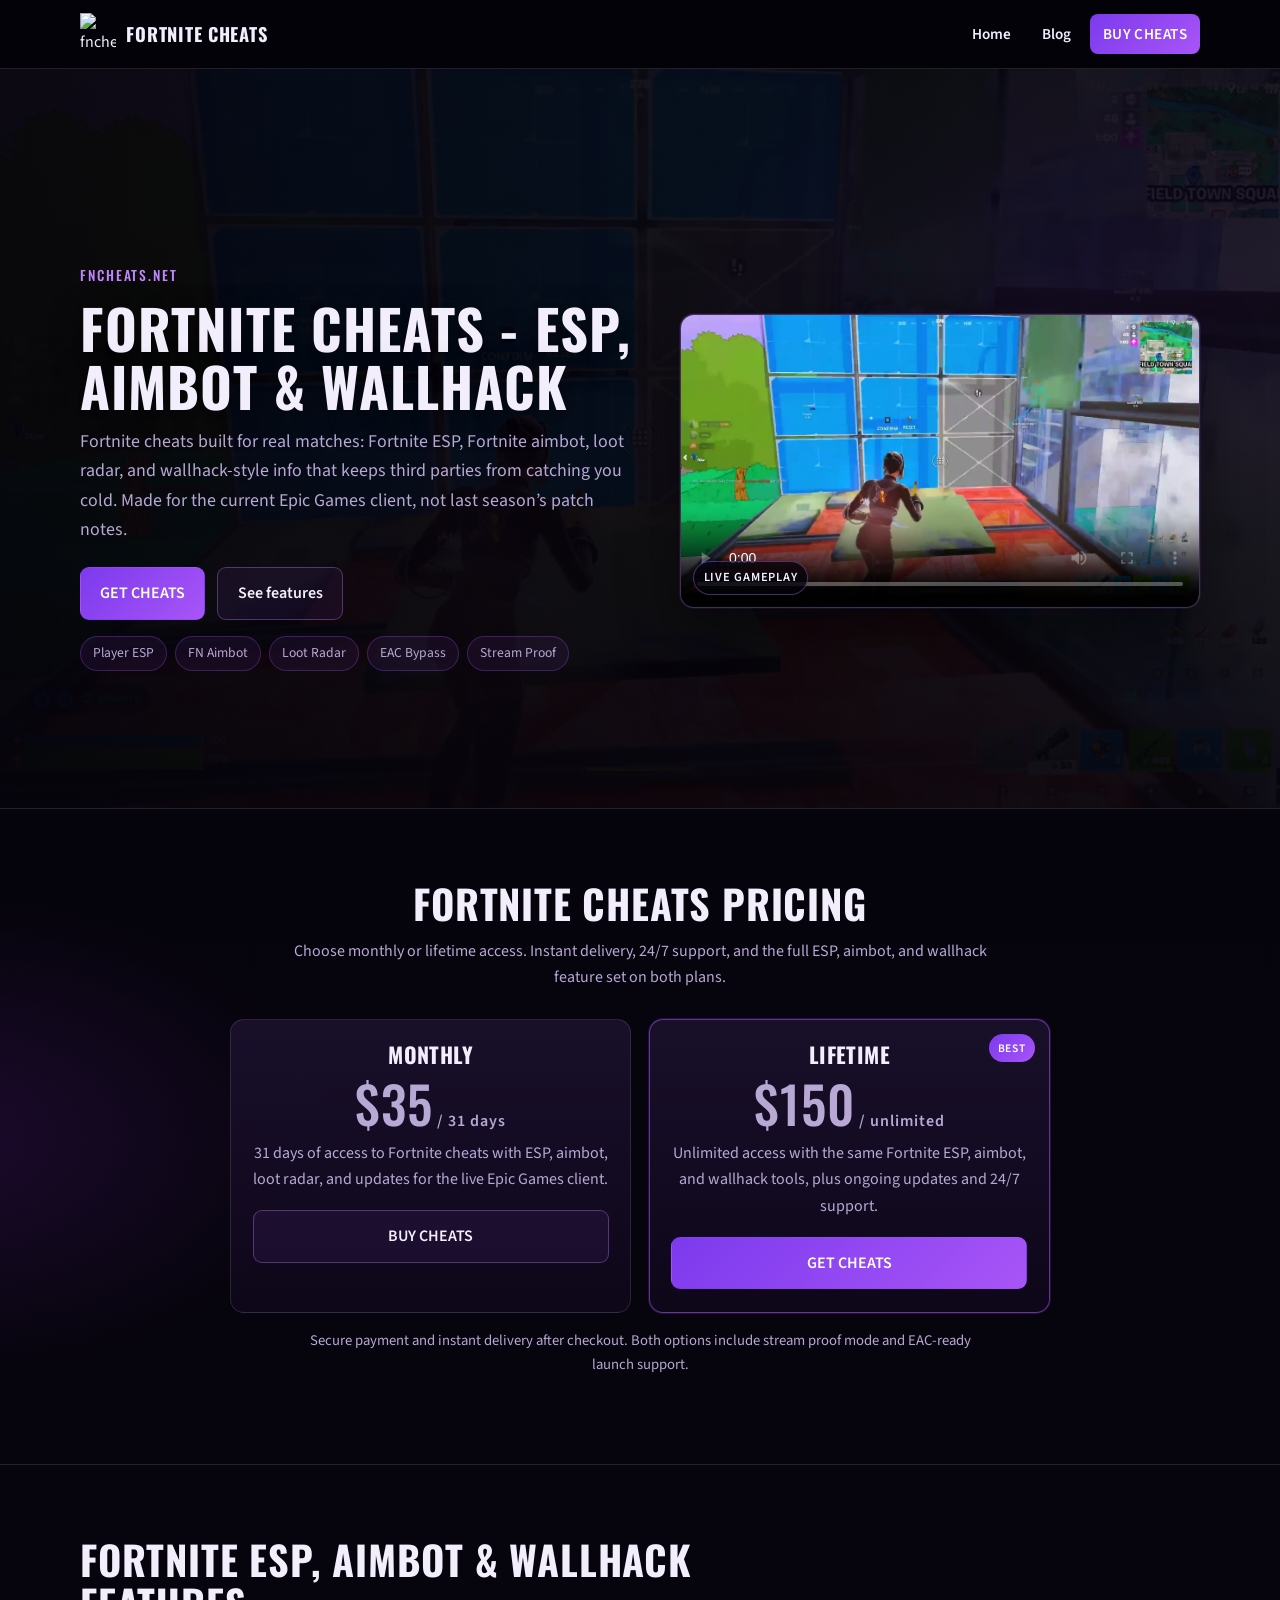
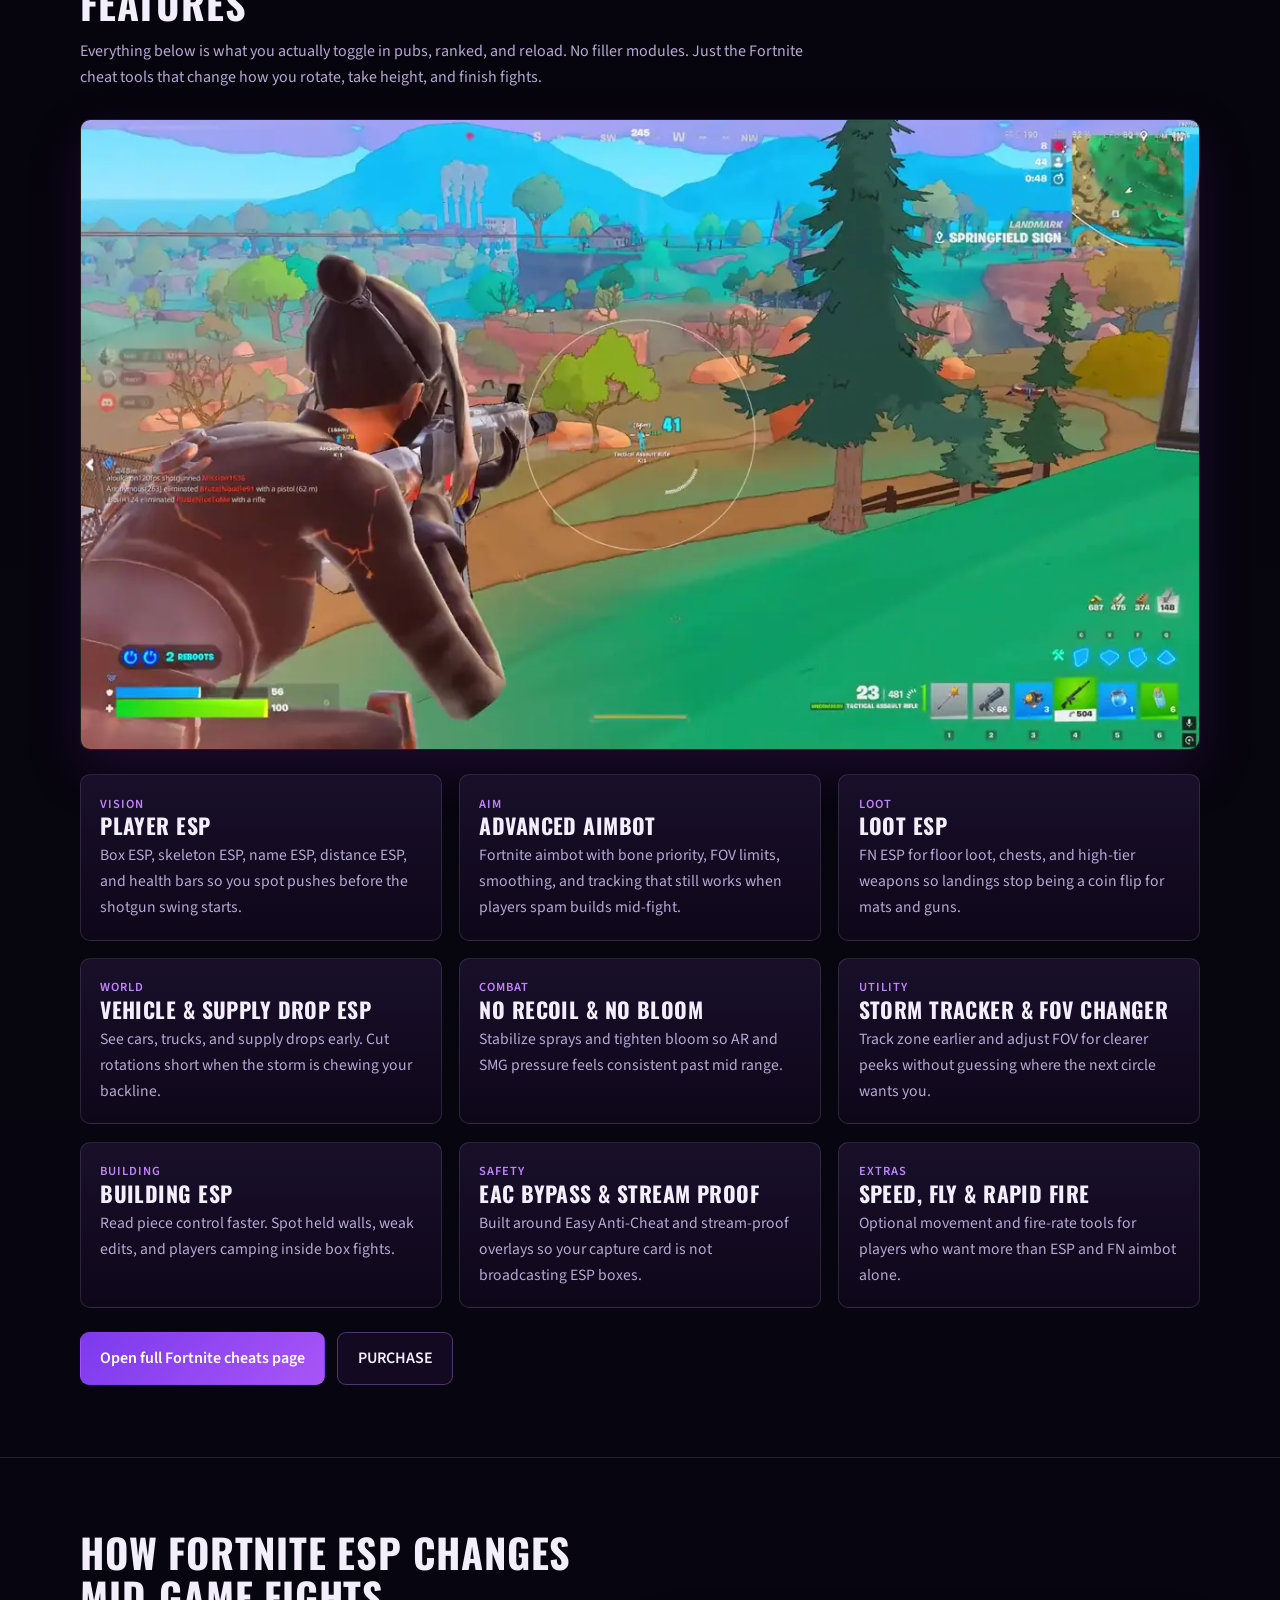
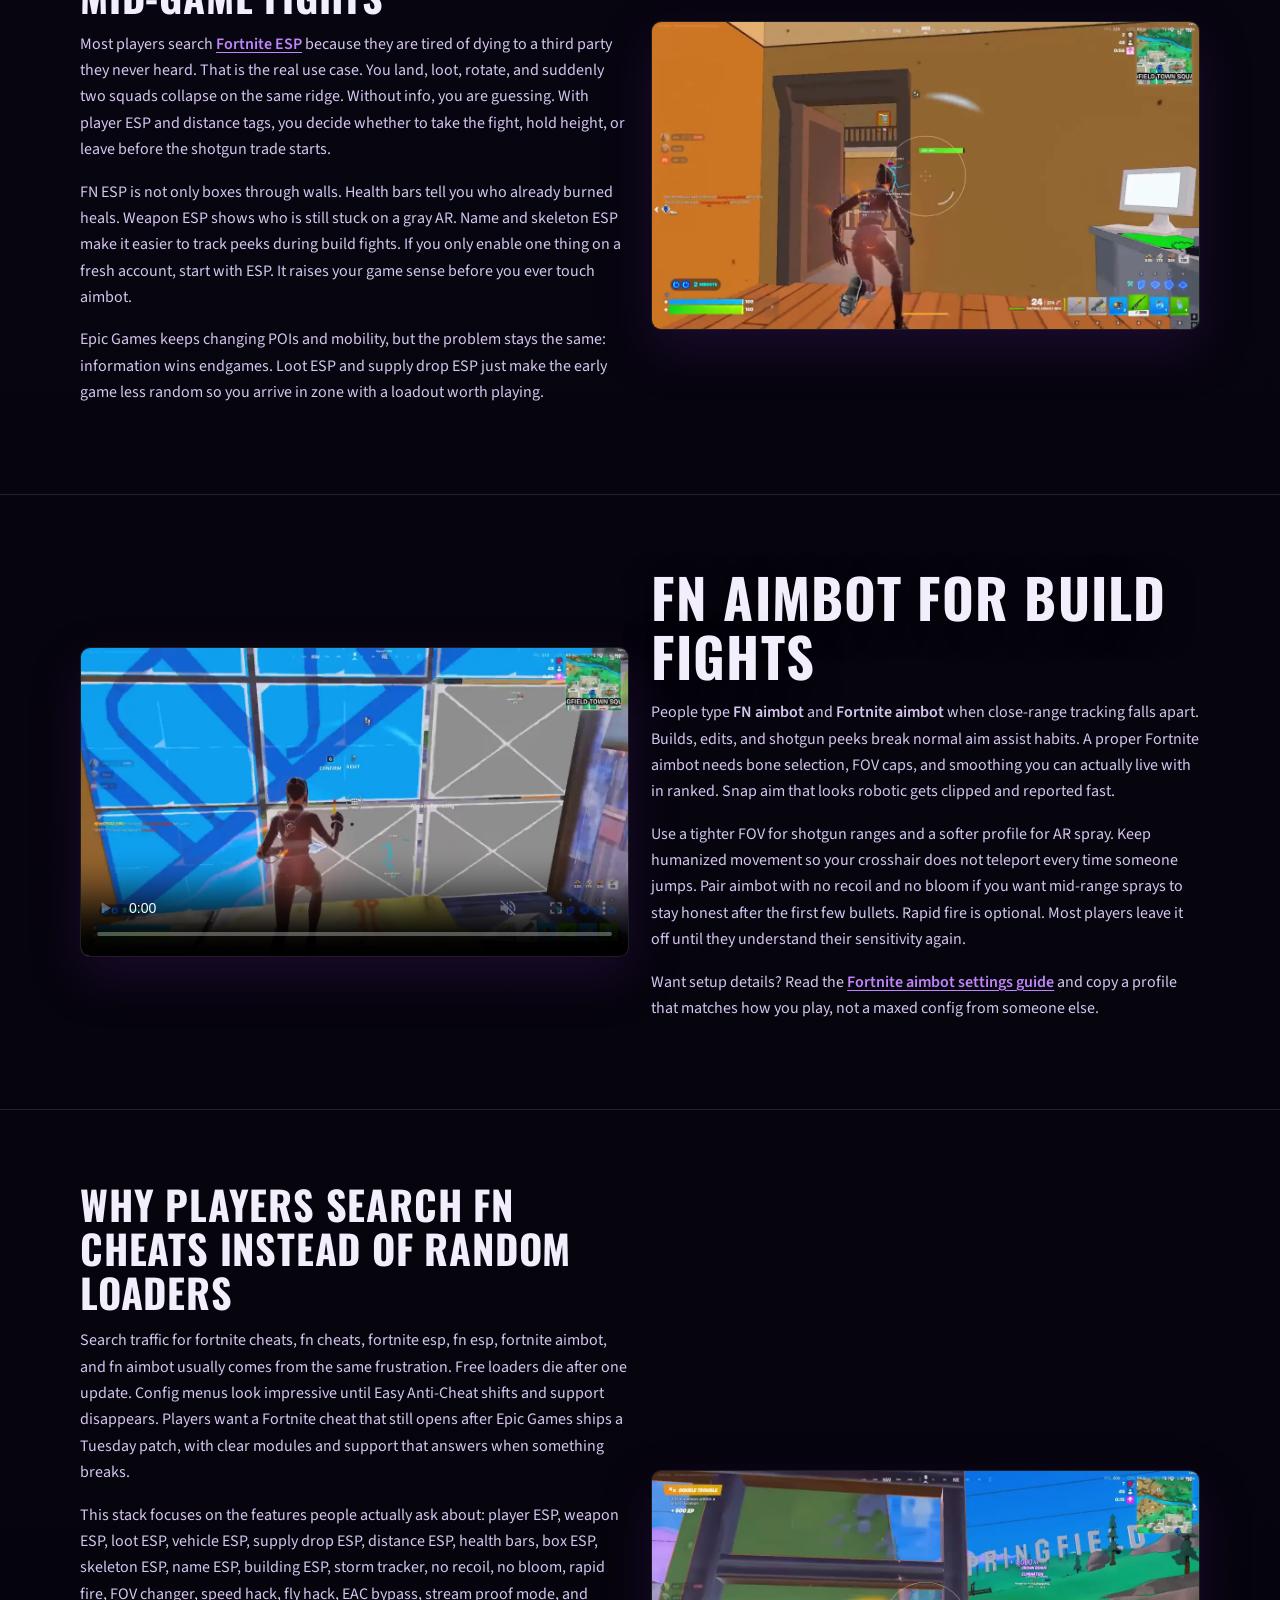
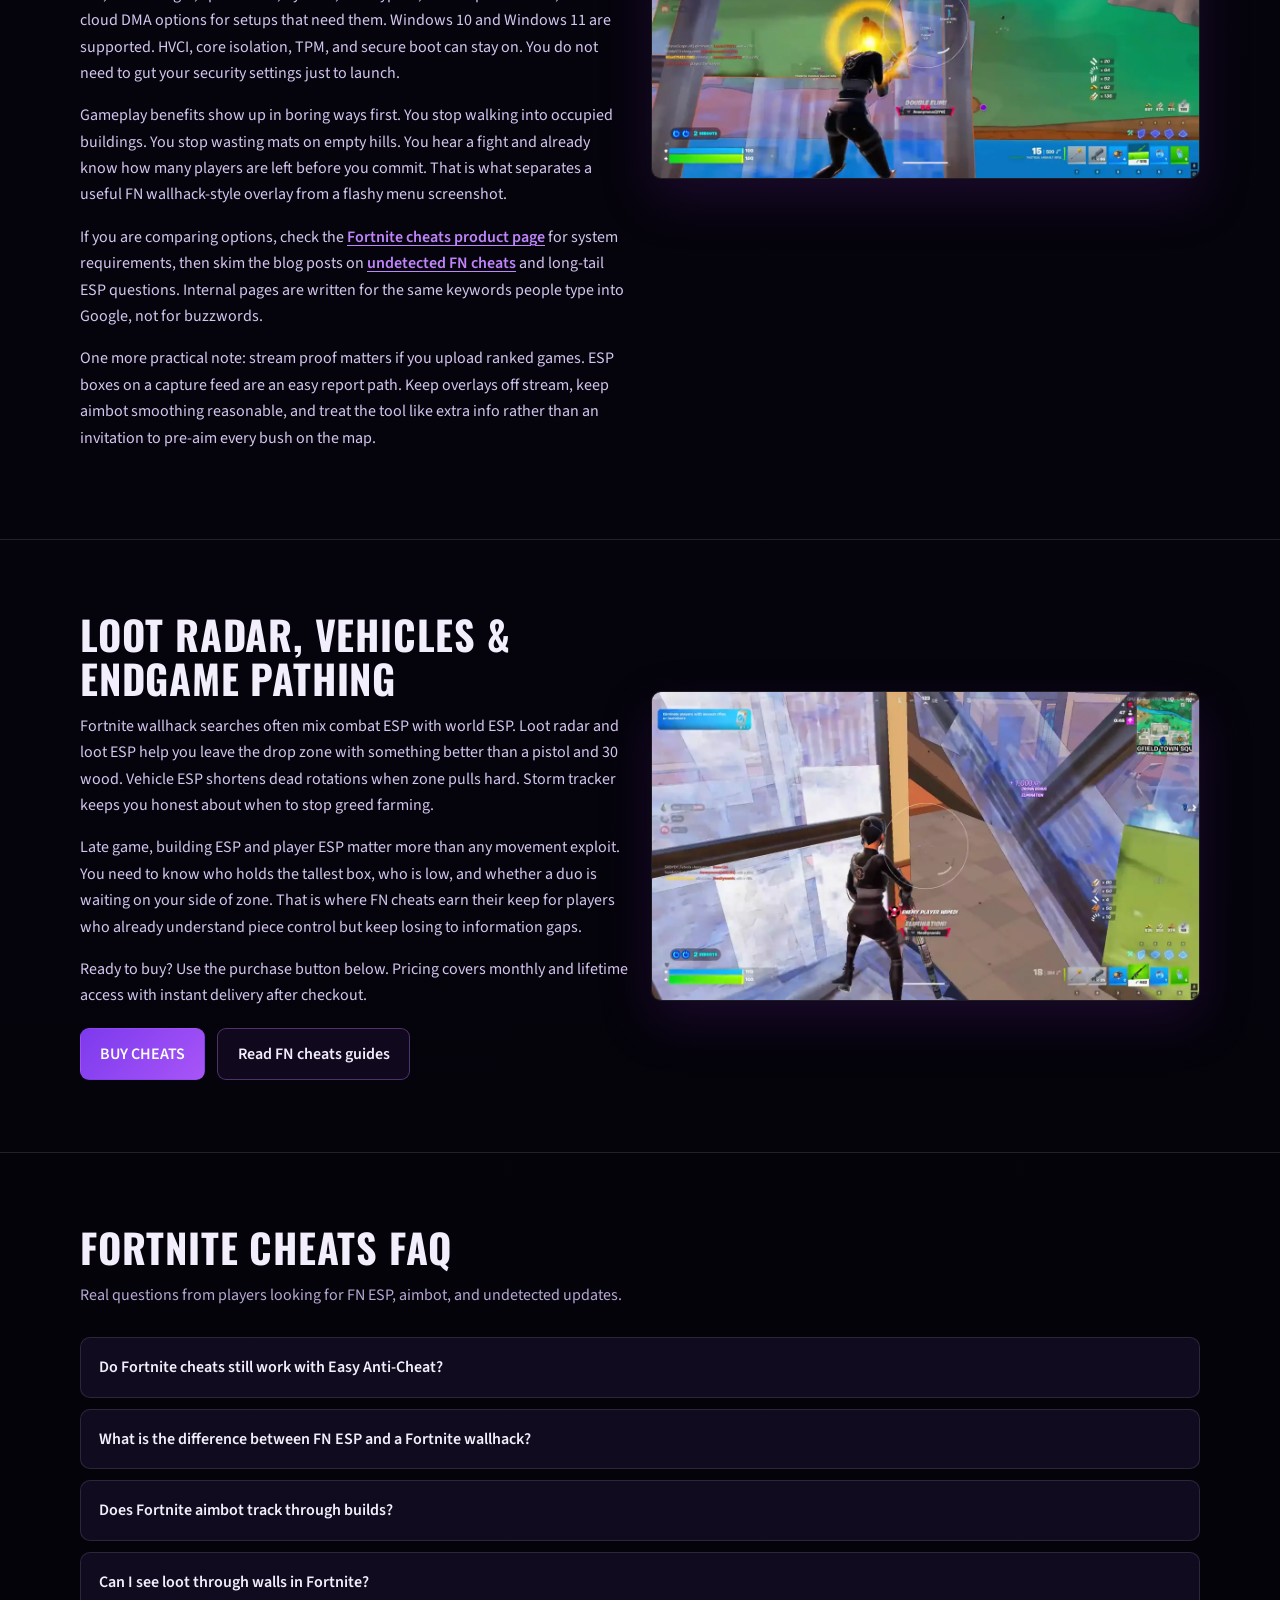
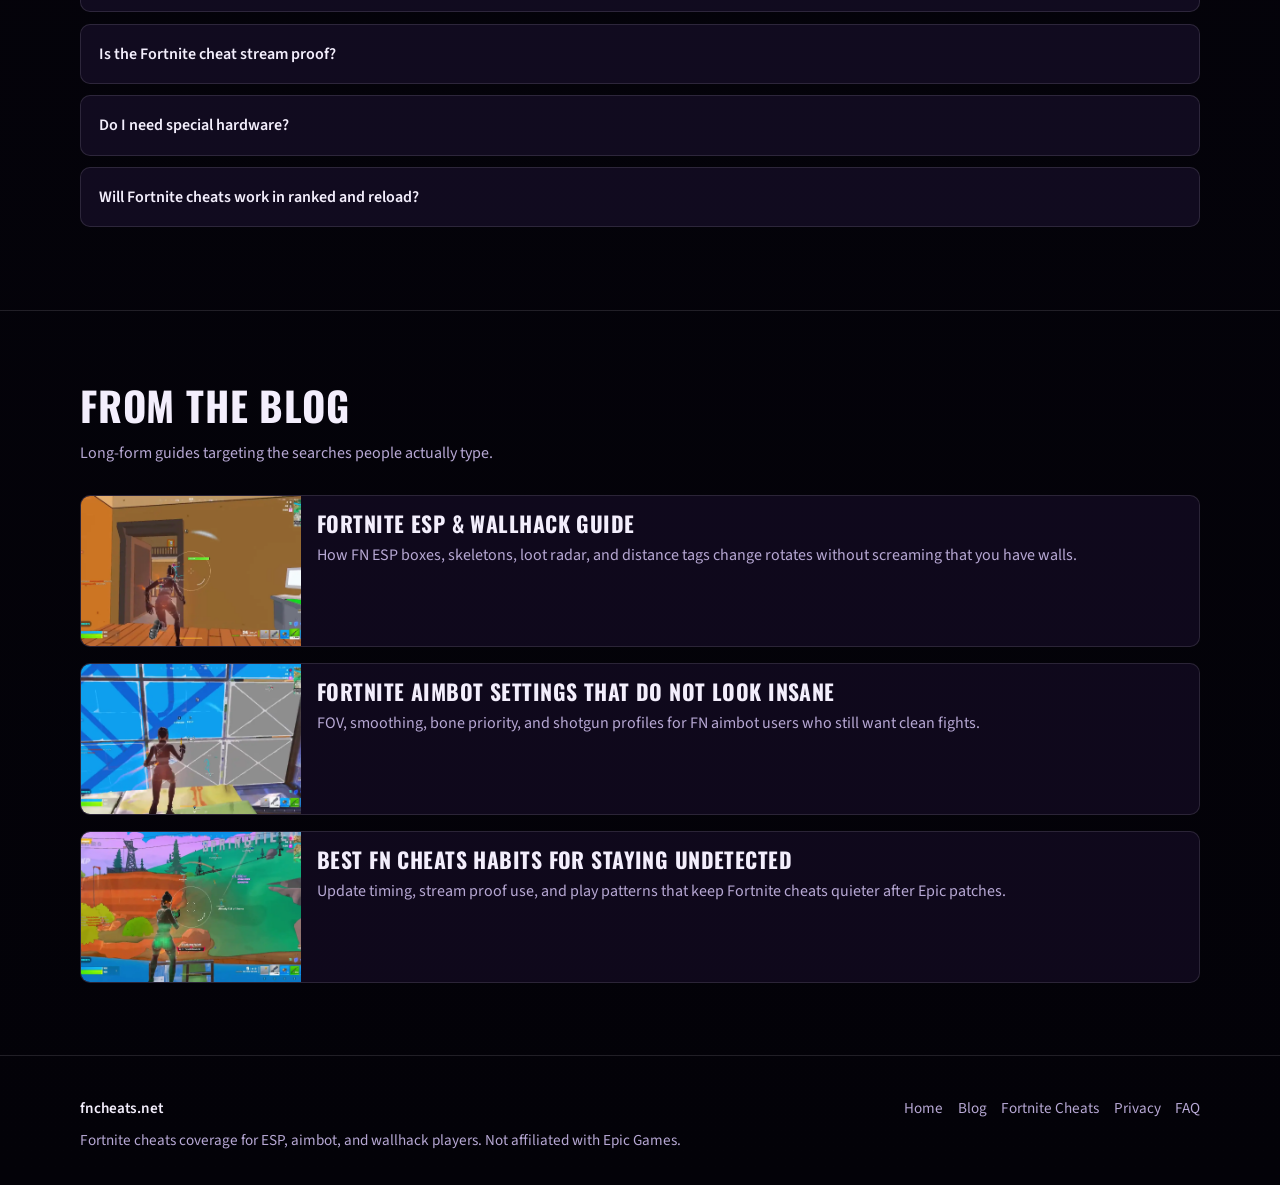
==== commit 71995d1b: "Center-align the Fortnite cheats pricing section Co-authored-by: novaxsaad-cmd <novaxsaad-cmd@users." ====
--- a/index.html
+++ b/index.html
@@ -26,7 +26,7 @@
   <link rel="preload" href="/fonts/oswald-700.woff2" as="font" type="font/woff2" crossorigin>
   <link rel="preload" href="/fonts/source-sans-400.woff2" as="font" type="font/woff2" crossorigin>
   <link rel="preload" href="/images/shot-hero-poster.webp" as="image" type="image/webp">
-  <style>@font-face{font-family:Oswald;font-style:normal;font-weight:500;font-display:swap;src:url(/fonts/oswald-500.woff2) format("woff2")}@font-face{font-family:Oswald;font-style:normal;font-weight:700;font-display:swap;src:url(/fonts/oswald-700.woff2) format("woff2")}@font-face{font-family:"Source Sans 3";font-style:normal;font-weight:400;font-display:swap;src:url(/fonts/source-sans-400.woff2) format("woff2")}@font-face{font-family:"Source Sans 3";font-style:normal;font-weight:600;font-display:swap;src:url(/fonts/source-sans-600.woff2) format("woff2")}:root{--bg:#07050f;--bg-2:#10081c;--panel:#1a102c;--text:#f3eefc;--muted:#b7a8d4;--accent:#a855f7;--accent-2:#c084fc;--accent-hot:#7c3aed;--line:rgba(243,238,252,.12);--ok:#4ade80;--max:1120px;--radius:10px;--nav-h:68px}*{box-sizing:border-box}html{scroll-behavior:smooth}body{margin:0;font-family:"Source Sans 3",system-ui,sans-serif;background:radial-gradient(1000px 520px at 90% -5%,rgba(168,85,247,.22),transparent 55%),radial-gradient(800px 480px at -5% 15%,rgba(88,28,135,.28),transparent 50%),linear-gradient(180deg,#05030a 0,var(--bg) 40%,#030208 100%);color:var(--text);line-height:1.65;-webkit-font-smoothing:antialiased}img,video{max-width:100%;height:auto;display:block}a{color:var(--accent-2);text-decoration-thickness:1px;text-underline-offset:3px}a:hover{color:#fff}.skip{position:absolute;left:-999px;top:auto}.skip:focus{left:12px;top:12px;z-index:100;background:#000;padding:8px 12px}.container{width:min(var(--max),calc(100% - 2rem));margin-inline:auto}.site-header{position:sticky;top:0;z-index:50;backdrop-filter:blur(14px);background:rgba(5,3,10,.88);border-bottom:1px solid var(--line)}.nav{height:var(--nav-h);display:flex;align-items:center;justify-content:space-between;gap:1rem}.brand{display:flex;align-items:center;gap:.65rem;color:var(--text);text-decoration:none}.brand img{width:36px;height:auto}.brand span{font-family:Oswald,sans-serif;font-weight:700;letter-spacing:.04em;font-size:1.15rem;text-transform:uppercase}.nav-links{display:flex;align-items:center;gap:.35rem;list-style:none;margin:0;padding:0}.nav-links a{color:var(--text);text-decoration:none;font-weight:600;font-size:.95rem;padding:.55rem .8rem;border-radius:8px}.nav-links a:hover{background:rgba(168,85,247,.12)}.nav-links .buy{background:linear-gradient(135deg,var(--accent-hot),var(--accent));color:#fff;font-weight:700;letter-spacing:.03em}.nav-links .buy:hover{filter:brightness(1.1);color:#fff}.menu-btn{display:none;background:0 0;border:1px solid var(--line);color:var(--text);border-radius:8px;padding:.45rem .7rem;font:inherit;cursor:pointer}.hero{position:relative;min-height:min(86vh,740px);display:grid;align-items:center;overflow:hidden;border-bottom:1px solid var(--line);background-color:#05030a}.hero-media{position:absolute;inset:0;z-index:0;opacity:.2}.hero-media .hero-bg,.hero-media picture{position:absolute;inset:0;display:block;width:100%;height:100%}.hero-media .hero-bg{max-width:none;object-fit:cover;object-position:center}.hero-overlay{position:absolute;inset:0;z-index:2;pointer-events:none;background:linear-gradient(90deg,rgba(5,3,10,.82) 0,rgba(5,3,10,.62) 48%,rgba(5,3,10,.45) 100%),linear-gradient(0deg,rgba(5,3,10,.5) 0,transparent 50%),radial-gradient(700px 420px at 85% 30%,rgba(124,58,237,.16),transparent 60%)}.hero-grid{position:relative;z-index:3;display:grid;grid-template-columns:1.05fr .95fr;gap:1.6rem;align-items:center;padding:6rem 0 3.2rem}.hero-content{max-width:36rem;padding:0}.hero-playbox{border-radius:14px;overflow:hidden;border:1px solid rgba(192,132,252,.35);background:#000;box-shadow:0 24px 60px rgba(0,0,0,.45),0 0 0 1px rgba(168,85,247,.12);position:relative}.hero-playbox video{width:100%;aspect-ratio:16/9;object-fit:cover;display:block;background:#000}.hero-playbox .playbox-label{position:absolute;left:12px;bottom:12px;z-index:2;background:rgba(5,3,10,.78);border:1px solid rgba(192,132,252,.35);color:var(--text);font-size:.78rem;font-weight:700;letter-spacing:.06em;text-transform:uppercase;padding:.35rem .6rem;border-radius:999px;pointer-events:none}.kicker{display:inline-block;font-family:Oswald,sans-serif;letter-spacing:.14em;text-transform:uppercase;color:var(--accent-2);font-size:.85rem;margin-bottom:.8rem}h1,h2,h3{font-family:Oswald,sans-serif;line-height:1.1;letter-spacing:.02em;margin:0 0 .8rem}h1{font-size:clamp(2.1rem,4.8vw,3.4rem);max-width:18ch;text-transform:uppercase;text-shadow:0 8px 30px rgba(0,0,0,.55)}.hero-content h1{max-width:22ch;line-height:1.05}h2{font-size:clamp(1.7rem,3.5vw,2.5rem);text-transform:uppercase}h3{font-size:1.35rem;text-transform:uppercase}.lead{font-size:1.12rem;color:var(--muted);max-width:34rem;margin:0 0 1.4rem}.cta-row{display:flex;flex-wrap:wrap;gap:.75rem;margin-top:1.2rem}.btn{display:inline-flex;align-items:center;justify-content:center;gap:.4rem;min-height:48px;padding:.75rem 1.2rem;border-radius:9px;border:1px solid transparent;font-weight:700;text-decoration:none;cursor:pointer;font-family:inherit}.btn-primary{background:linear-gradient(135deg,var(--accent-hot),var(--accent));color:#fff}.btn-primary:hover{filter:brightness(1.08);color:#fff}.btn-ghost{background:rgba(168,85,247,.08);border-color:rgba(192,132,252,.35);color:var(--text)}.btn-ghost:hover{background:rgba(168,85,247,.16);color:#fff}.section{padding:4.5rem 0;border-bottom:1px solid var(--line)}.section-head{margin-bottom:1.8rem;max-width:46rem}.section-head p{color:var(--muted);margin:.4rem 0 0}.grid-3{display:grid;grid-template-columns:repeat(3,1fr);gap:1.1rem}.grid-2{display:grid;grid-template-columns:repeat(2,1fr);gap:1.4rem;align-items:center}.feature{background:linear-gradient(180deg,rgba(26,16,44,.95),rgba(16,8,28,.8));border:1px solid var(--line);border-radius:var(--radius);padding:1.15rem 1.2rem;transition:transform .25s ease,border-color .25s ease}.feature:hover{transform:translateY(-3px);border-color:rgba(168,85,247,.45)}.feature h3{margin-bottom:.35rem}.feature p{margin:0;color:var(--muted);font-size:.98rem}.feature .tag{color:var(--accent-2);font-size:.78rem;letter-spacing:.08em;text-transform:uppercase;font-weight:600}.prose{max-width:48rem}.prose p{margin:0 0 1rem;color:#d4c6ef}.prose ol,.prose ul{margin:0 0 1.1rem;padding-left:1.2rem;color:#d4c6ef}.prose li{margin:.35rem 0}.prose a{font-weight:600}.media-frame{border-radius:var(--radius);overflow:hidden;border:1px solid var(--line);background:#000;box-shadow:0 20px 50px rgba(88,28,135,.25)}.media-frame img,.media-frame video{width:100%;aspect-ratio:16/9;object-fit:cover}.faq details{background:rgba(26,16,44,.65);border:1px solid var(--line);border-radius:10px;padding:1rem 1.1rem;margin-bottom:.7rem}.faq summary{cursor:pointer;font-weight:700;list-style:none}.faq summary::-webkit-details-marker{display:none}.faq details[open]{border-color:rgba(168,85,247,.45)}.faq details p{color:var(--muted);margin:.7rem 0 0}.blog-list{display:grid;gap:1rem}.blog-card{display:grid;grid-template-columns:220px 1fr;gap:1rem;align-items:stretch;background:rgba(26,16,44,.55);border:1px solid var(--line);border-radius:var(--radius);overflow:hidden;text-decoration:none;color:inherit;transition:border-color .25s ease}.blog-card:hover{border-color:rgba(168,85,247,.5)}.blog-card img{width:100%;height:100%;object-fit:cover;min-height:150px}.blog-card .body{padding:1rem 1rem 1rem 0}.blog-card h3{color:var(--text);margin-bottom:.35rem}.blog-card p{margin:0;color:var(--muted)}.meta{color:var(--muted);font-size:.9rem;margin-bottom:1rem}.site-footer{padding:2.5rem 0 2rem;color:var(--muted);font-size:.95rem}.footer-grid{display:flex;flex-wrap:wrap;justify-content:space-between;gap:1.2rem}.footer-links{display:flex;flex-wrap:wrap;gap:.9rem}.footer-links a{color:var(--muted);text-decoration:none}.footer-links a:hover{color:#fff}.pill-row{display:flex;flex-wrap:wrap;gap:.5rem;margin:1rem 0 0}.pill{border:1px solid rgba(168,85,247,.28);border-radius:999px;padding:.35rem .75rem;color:var(--muted);font-size:.85rem;background:rgba(168,85,247,.08)}.table-wrap{overflow-x:auto;border:1px solid var(--line);border-radius:10px}table{width:100%;border-collapse:collapse;min-width:520px}td,th{padding:.8rem 1rem;border-bottom:1px solid var(--line);text-align:left}th{background:rgba(168,85,247,.08);font-family:Oswald,sans-serif;letter-spacing:.04em}td{color:var(--muted)}.pricing-grid{display:grid;grid-template-columns:repeat(2,minmax(0,1fr));gap:1.1rem;max-width:820px}.price-plan{background:linear-gradient(180deg,rgba(26,16,44,.95),rgba(16,8,28,.85));border:1px solid var(--line);border-radius:14px;padding:1.4rem 1.35rem;display:flex;flex-direction:column;gap:.7rem;position:relative}.price-plan.featured{border-color:rgba(168,85,247,.55);box-shadow:0 0 0 1px rgba(168,85,247,.18)}.price-plan .badge{position:absolute;top:14px;right:14px;font-size:.72rem;font-weight:700;letter-spacing:.08em;text-transform:uppercase;color:#fff;background:linear-gradient(135deg,var(--accent-hot),var(--accent));border-radius:999px;padding:.28rem .55rem}.price-plan h3{margin:0}.price-plan .amount{font-family:Oswald,sans-serif;font-size:clamp(2.4rem,5vw,3.2rem);line-height:1;letter-spacing:.02em}.price-plan .amount span{font-size:1rem;color:var(--muted);margin-left:.25rem;font-family:"Source Sans 3",sans-serif;font-weight:600}.price-plan p{margin:0;color:var(--muted)}.price-plan .btn{width:100%;margin-top:.4rem}.price-note{color:var(--muted);font-size:.92rem;margin-top:1rem;max-width:42rem}.reveal.in{opacity:1;transform:none}@media (max-width:860px){.grid-2,.grid-3{grid-template-columns:1fr}.blog-card{grid-template-columns:1fr}.blog-card .body{padding:0 1rem 1rem}.menu-btn{display:inline-flex}.nav-links{display:none;position:absolute;right:1rem;top:calc(var(--nav-h) - .4rem);flex-direction:column;align-items:stretch;min-width:200px;background:rgba(10,6,18,.98);border:1px solid var(--line);border-radius:12px;padding:.5rem}.nav-links.open{display:flex}.pricing-grid{grid-template-columns:1fr}.hero{min-height:auto}.hero-grid{grid-template-columns:1fr;padding:5.2rem 0 2.5rem;gap:1.2rem}.hero-content{max-width:100%}.hero-media{opacity:.18}.hero-overlay{background:linear-gradient(180deg,rgba(5,3,10,.45) 0,rgba(5,3,10,.82) 58%,rgba(5,3,10,.94) 100%),linear-gradient(90deg,rgba(5,3,10,.55),rgba(5,3,10,.3))}}@media (prefers-reduced-motion:reduce){html{scroll-behavior:auto}.reveal{opacity:1;transform:none;transition:none}.feature{transition:none}}</style>
+  <style>@font-face{font-family:Oswald;font-style:normal;font-weight:500;font-display:swap;src:url(/fonts/oswald-500.woff2) format("woff2")}@font-face{font-family:Oswald;font-style:normal;font-weight:700;font-display:swap;src:url(/fonts/oswald-700.woff2) format("woff2")}@font-face{font-family:"Source Sans 3";font-style:normal;font-weight:400;font-display:swap;src:url(/fonts/source-sans-400.woff2) format("woff2")}@font-face{font-family:"Source Sans 3";font-style:normal;font-weight:600;font-display:swap;src:url(/fonts/source-sans-600.woff2) format("woff2")}:root{--bg:#07050f;--bg-2:#10081c;--panel:#1a102c;--text:#f3eefc;--muted:#b7a8d4;--accent:#a855f7;--accent-2:#c084fc;--accent-hot:#7c3aed;--line:rgba(243,238,252,.12);--ok:#4ade80;--max:1120px;--radius:10px;--nav-h:68px}*{box-sizing:border-box}html{scroll-behavior:smooth}body{margin:0;font-family:"Source Sans 3",system-ui,sans-serif;background:radial-gradient(1000px 520px at 90% -5%,rgba(168,85,247,.22),transparent 55%),radial-gradient(800px 480px at -5% 15%,rgba(88,28,135,.28),transparent 50%),linear-gradient(180deg,#05030a 0,var(--bg) 40%,#030208 100%);color:var(--text);line-height:1.65;-webkit-font-smoothing:antialiased}img,video{max-width:100%;height:auto;display:block}a{color:var(--accent-2);text-decoration-thickness:1px;text-underline-offset:3px}a:hover{color:#fff}.skip{position:absolute;left:-999px;top:auto}.skip:focus{left:12px;top:12px;z-index:100;background:#000;padding:8px 12px}.container{width:min(var(--max),calc(100% - 2rem));margin-inline:auto}.site-header{position:sticky;top:0;z-index:50;backdrop-filter:blur(14px);background:rgba(5,3,10,.88);border-bottom:1px solid var(--line)}.nav{height:var(--nav-h);display:flex;align-items:center;justify-content:space-between;gap:1rem}.brand{display:flex;align-items:center;gap:.65rem;color:var(--text);text-decoration:none}.brand img{width:36px;height:auto}.brand span{font-family:Oswald,sans-serif;font-weight:700;letter-spacing:.04em;font-size:1.15rem;text-transform:uppercase}.nav-links{display:flex;align-items:center;gap:.35rem;list-style:none;margin:0;padding:0}.nav-links a{color:var(--text);text-decoration:none;font-weight:600;font-size:.95rem;padding:.55rem .8rem;border-radius:8px}.nav-links a:hover{background:rgba(168,85,247,.12)}.nav-links .buy{background:linear-gradient(135deg,var(--accent-hot),var(--accent));color:#fff;font-weight:700;letter-spacing:.03em}.nav-links .buy:hover{filter:brightness(1.1);color:#fff}.menu-btn{display:none;background:0 0;border:1px solid var(--line);color:var(--text);border-radius:8px;padding:.45rem .7rem;font:inherit;cursor:pointer}.hero{position:relative;min-height:min(86vh,740px);display:grid;align-items:center;overflow:hidden;border-bottom:1px solid var(--line);background-color:#05030a}.hero-media{position:absolute;inset:0;z-index:0;opacity:.2}.hero-media .hero-bg,.hero-media picture{position:absolute;inset:0;display:block;width:100%;height:100%}.hero-media .hero-bg{max-width:none;object-fit:cover;object-position:center}.hero-overlay{position:absolute;inset:0;z-index:2;pointer-events:none;background:linear-gradient(90deg,rgba(5,3,10,.82) 0,rgba(5,3,10,.62) 48%,rgba(5,3,10,.45) 100%),linear-gradient(0deg,rgba(5,3,10,.5) 0,transparent 50%),radial-gradient(700px 420px at 85% 30%,rgba(124,58,237,.16),transparent 60%)}.hero-grid{position:relative;z-index:3;display:grid;grid-template-columns:1.05fr .95fr;gap:1.6rem;align-items:center;padding:6rem 0 3.2rem}.hero-content{max-width:36rem;padding:0}.hero-playbox{border-radius:14px;overflow:hidden;border:1px solid rgba(192,132,252,.35);background:#000;box-shadow:0 24px 60px rgba(0,0,0,.45),0 0 0 1px rgba(168,85,247,.12);position:relative}.hero-playbox video{width:100%;aspect-ratio:16/9;object-fit:cover;display:block;background:#000}.hero-playbox .playbox-label{position:absolute;left:12px;bottom:12px;z-index:2;background:rgba(5,3,10,.78);border:1px solid rgba(192,132,252,.35);color:var(--text);font-size:.78rem;font-weight:700;letter-spacing:.06em;text-transform:uppercase;padding:.35rem .6rem;border-radius:999px;pointer-events:none}.kicker{display:inline-block;font-family:Oswald,sans-serif;letter-spacing:.14em;text-transform:uppercase;color:var(--accent-2);font-size:.85rem;margin-bottom:.8rem}h1,h2,h3{font-family:Oswald,sans-serif;line-height:1.1;letter-spacing:.02em;margin:0 0 .8rem}h1{font-size:clamp(2.1rem,4.8vw,3.4rem);max-width:18ch;text-transform:uppercase;text-shadow:0 8px 30px rgba(0,0,0,.55)}.hero-content h1{max-width:22ch;line-height:1.05}h2{font-size:clamp(1.7rem,3.5vw,2.5rem);text-transform:uppercase}h3{font-size:1.35rem;text-transform:uppercase}.lead{font-size:1.12rem;color:var(--muted);max-width:34rem;margin:0 0 1.4rem}.cta-row{display:flex;flex-wrap:wrap;gap:.75rem;margin-top:1.2rem}.btn{display:inline-flex;align-items:center;justify-content:center;gap:.4rem;min-height:48px;padding:.75rem 1.2rem;border-radius:9px;border:1px solid transparent;font-weight:700;text-decoration:none;cursor:pointer;font-family:inherit}.btn-primary{background:linear-gradient(135deg,var(--accent-hot),var(--accent));color:#fff}.btn-primary:hover{filter:brightness(1.08);color:#fff}.btn-ghost{background:rgba(168,85,247,.08);border-color:rgba(192,132,252,.35);color:var(--text)}.btn-ghost:hover{background:rgba(168,85,247,.16);color:#fff}.section{padding:4.5rem 0;border-bottom:1px solid var(--line)}.section-head{margin-bottom:1.8rem;max-width:46rem}.section-head p{color:var(--muted);margin:.4rem 0 0}.grid-3{display:grid;grid-template-columns:repeat(3,1fr);gap:1.1rem}.grid-2{display:grid;grid-template-columns:repeat(2,1fr);gap:1.4rem;align-items:center}.feature{background:linear-gradient(180deg,rgba(26,16,44,.95),rgba(16,8,28,.8));border:1px solid var(--line);border-radius:var(--radius);padding:1.15rem 1.2rem;transition:transform .25s ease,border-color .25s ease}.feature:hover{transform:translateY(-3px);border-color:rgba(168,85,247,.45)}.feature h3{margin-bottom:.35rem}.feature p{margin:0;color:var(--muted);font-size:.98rem}.feature .tag{color:var(--accent-2);font-size:.78rem;letter-spacing:.08em;text-transform:uppercase;font-weight:600}.prose{max-width:48rem}.prose p{margin:0 0 1rem;color:#d4c6ef}.prose ol,.prose ul{margin:0 0 1.1rem;padding-left:1.2rem;color:#d4c6ef}.prose li{margin:.35rem 0}.prose a{font-weight:600}.media-frame{border-radius:var(--radius);overflow:hidden;border:1px solid var(--line);background:#000;box-shadow:0 20px 50px rgba(88,28,135,.25)}.media-frame img,.media-frame video{width:100%;aspect-ratio:16/9;object-fit:cover}.faq details{background:rgba(26,16,44,.65);border:1px solid var(--line);border-radius:10px;padding:1rem 1.1rem;margin-bottom:.7rem}.faq summary{cursor:pointer;font-weight:700;list-style:none}.faq summary::-webkit-details-marker{display:none}.faq details[open]{border-color:rgba(168,85,247,.45)}.faq details p{color:var(--muted);margin:.7rem 0 0}.blog-list{display:grid;gap:1rem}.blog-card{display:grid;grid-template-columns:220px 1fr;gap:1rem;align-items:stretch;background:rgba(26,16,44,.55);border:1px solid var(--line);border-radius:var(--radius);overflow:hidden;text-decoration:none;color:inherit;transition:border-color .25s ease}.blog-card:hover{border-color:rgba(168,85,247,.5)}.blog-card img{width:100%;height:100%;object-fit:cover;min-height:150px}.blog-card .body{padding:1rem 1rem 1rem 0}.blog-card h3{color:var(--text);margin-bottom:.35rem}.blog-card p{margin:0;color:var(--muted)}.meta{color:var(--muted);font-size:.9rem;margin-bottom:1rem}.site-footer{padding:2.5rem 0 2rem;color:var(--muted);font-size:.95rem}.footer-grid{display:flex;flex-wrap:wrap;justify-content:space-between;gap:1.2rem}.footer-links{display:flex;flex-wrap:wrap;gap:.9rem}.footer-links a{color:var(--muted);text-decoration:none}.footer-links a:hover{color:#fff}.pill-row{display:flex;flex-wrap:wrap;gap:.5rem;margin:1rem 0 0}.pill{border:1px solid rgba(168,85,247,.28);border-radius:999px;padding:.35rem .75rem;color:var(--muted);font-size:.85rem;background:rgba(168,85,247,.08)}.table-wrap{overflow-x:auto;border:1px solid var(--line);border-radius:10px}table{width:100%;border-collapse:collapse;min-width:520px}td,th{padding:.8rem 1rem;border-bottom:1px solid var(--line);text-align:left}th{background:rgba(168,85,247,.08);font-family:Oswald,sans-serif;letter-spacing:.04em}td{color:var(--muted)}.pricing-grid{display:grid;grid-template-columns:repeat(2,minmax(0,1fr));gap:1.1rem;max-width:820px;margin-inline:auto}#pricing .section-head{margin-inline:auto;text-align:center}#pricing .price-note{margin-inline:auto;text-align:center}.price-plan{background:linear-gradient(180deg,rgba(26,16,44,.95),rgba(16,8,28,.85));border:1px solid var(--line);border-radius:14px;padding:1.4rem 1.35rem;display:flex;flex-direction:column;gap:.7rem;position:relative;text-align:center;align-items:center}.price-plan.featured{border-color:rgba(168,85,247,.55);box-shadow:0 0 0 1px rgba(168,85,247,.18)}.price-plan .badge{position:absolute;top:14px;right:14px;font-size:.72rem;font-weight:700;letter-spacing:.08em;text-transform:uppercase;color:#fff;background:linear-gradient(135deg,var(--accent-hot),var(--accent));border-radius:999px;padding:.28rem .55rem}.price-plan h3{margin:0}.price-plan .amount{font-family:Oswald,sans-serif;font-size:clamp(2.4rem,5vw,3.2rem);line-height:1;letter-spacing:.02em}.price-plan .amount span{font-size:1rem;color:var(--muted);margin-left:.25rem;font-family:"Source Sans 3",sans-serif;font-weight:600}.price-plan p{margin:0;color:var(--muted)}.price-plan .btn{width:100%;margin-top:.4rem}.price-note{color:var(--muted);font-size:.92rem;margin-top:1rem;max-width:42rem}.reveal.in{opacity:1;transform:none}@media (max-width:860px){.grid-2,.grid-3{grid-template-columns:1fr}.blog-card{grid-template-columns:1fr}.blog-card .body{padding:0 1rem 1rem}.menu-btn{display:inline-flex}.nav-links{display:none;position:absolute;right:1rem;top:calc(var(--nav-h) - .4rem);flex-direction:column;align-items:stretch;min-width:200px;background:rgba(10,6,18,.98);border:1px solid var(--line);border-radius:12px;padding:.5rem}.nav-links.open{display:flex}.pricing-grid{grid-template-columns:1fr}.hero{min-height:auto}.hero-grid{grid-template-columns:1fr;padding:5.2rem 0 2.5rem;gap:1.2rem}.hero-content{max-width:100%}.hero-media{opacity:.18}.hero-overlay{background:linear-gradient(180deg,rgba(5,3,10,.45) 0,rgba(5,3,10,.82) 58%,rgba(5,3,10,.94) 100%),linear-gradient(90deg,rgba(5,3,10,.55),rgba(5,3,10,.3))}}@media (prefers-reduced-motion:reduce){html{scroll-behavior:auto}.reveal{opacity:1;transform:none;transition:none}.feature{transition:none}}</style>
   <script type="application/ld+json">
   {
     "@context":"https://schema.org",
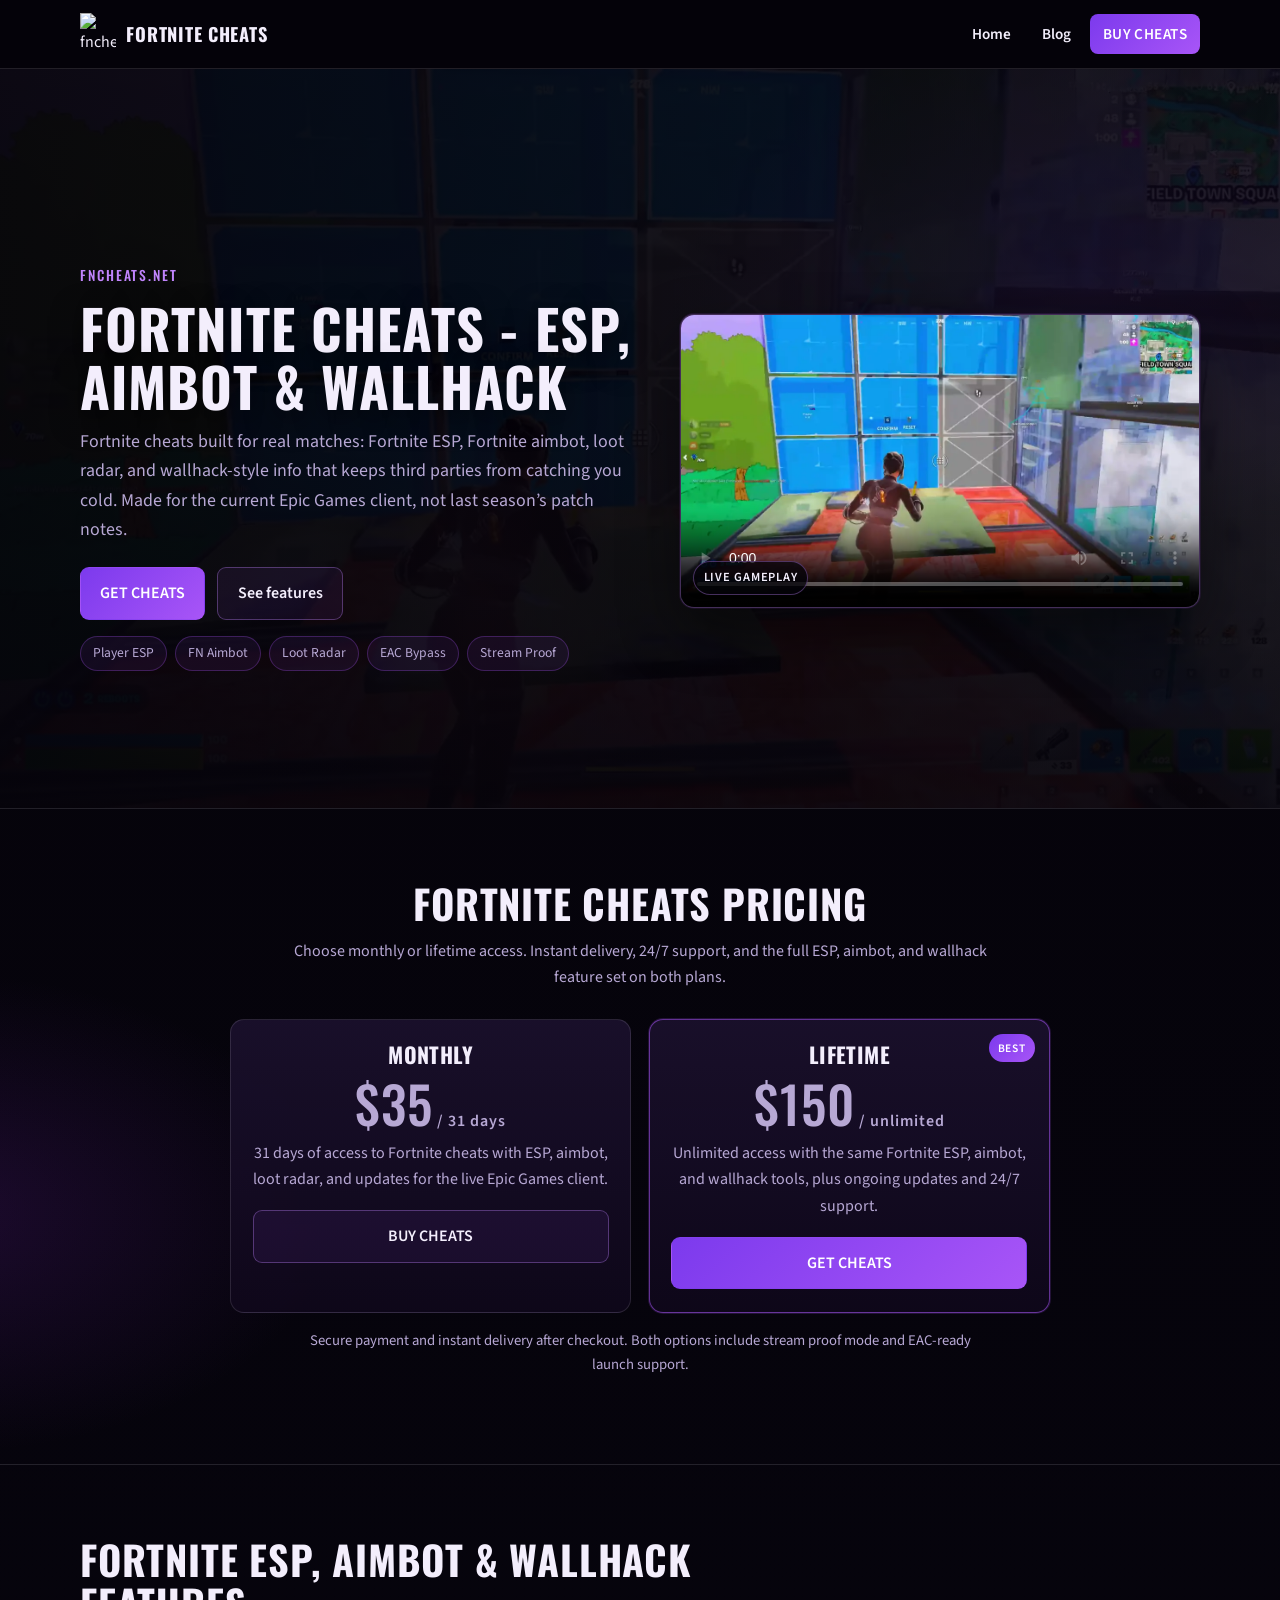
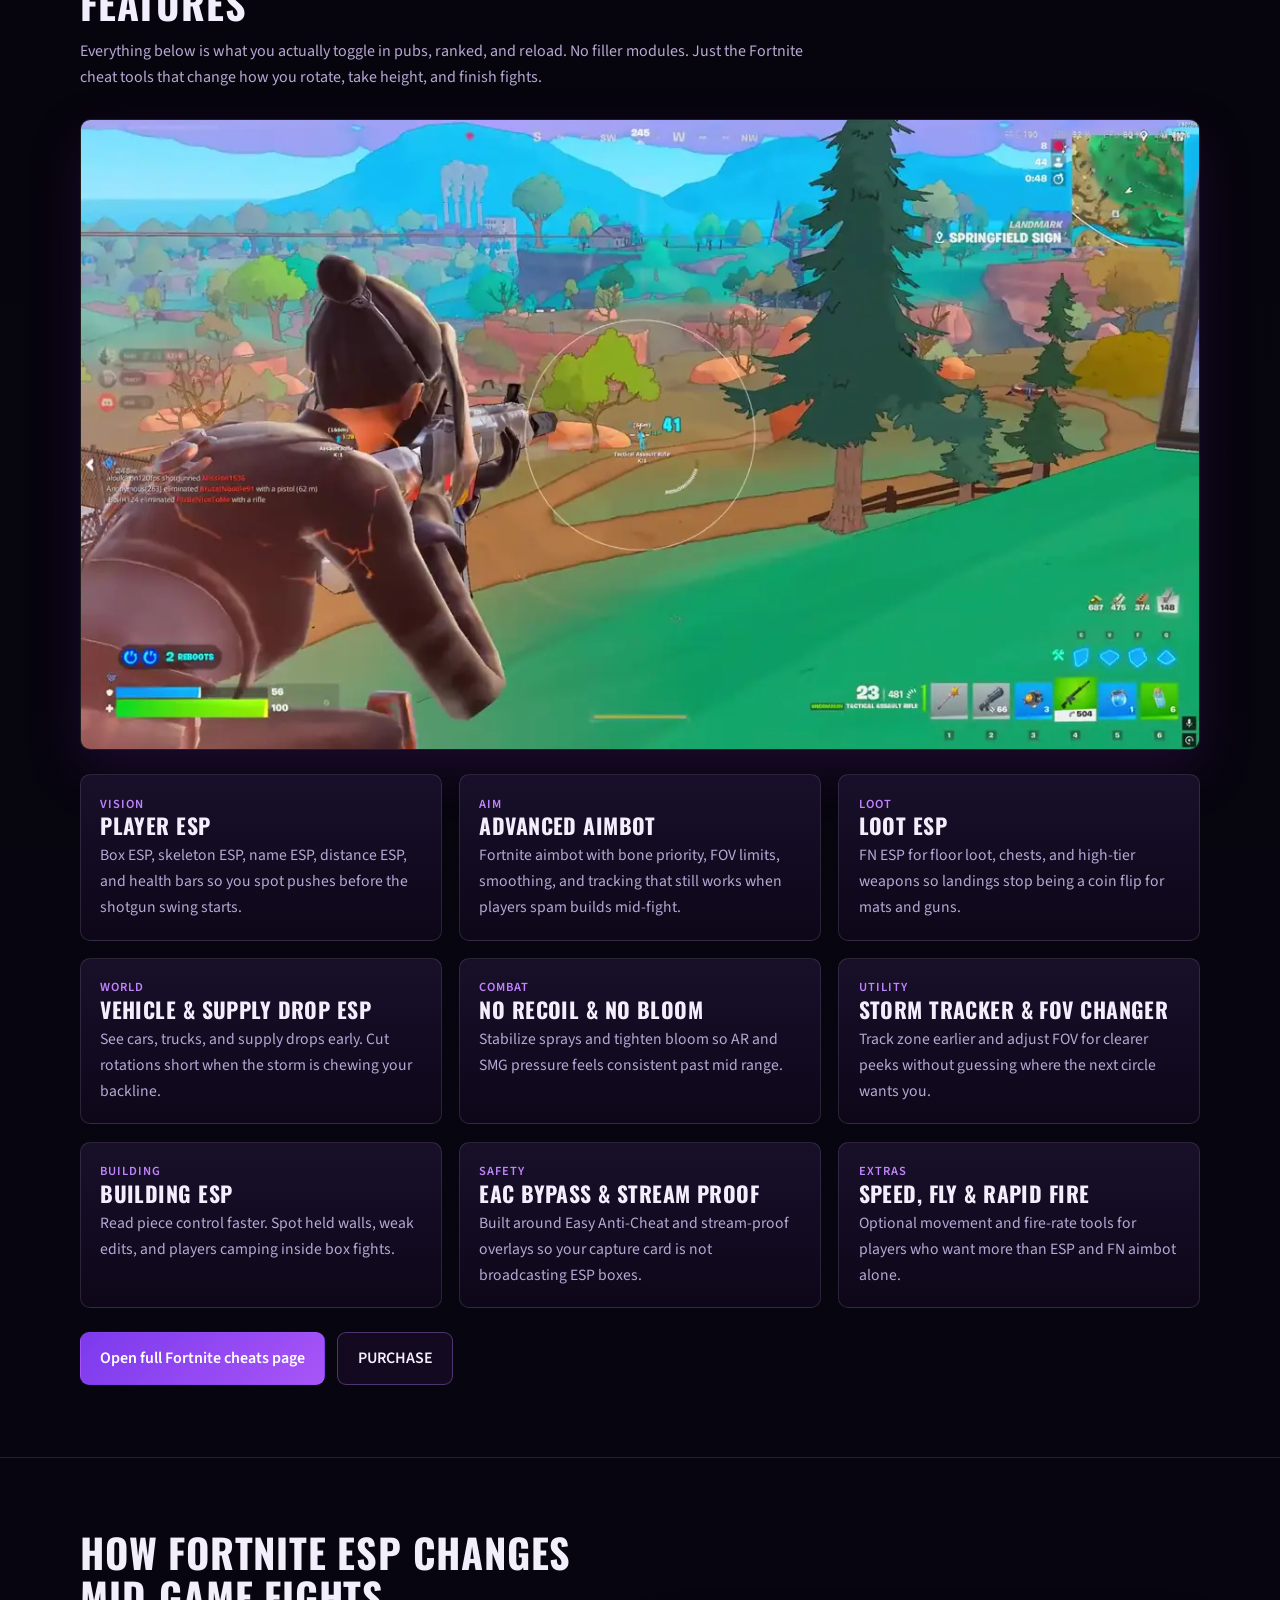
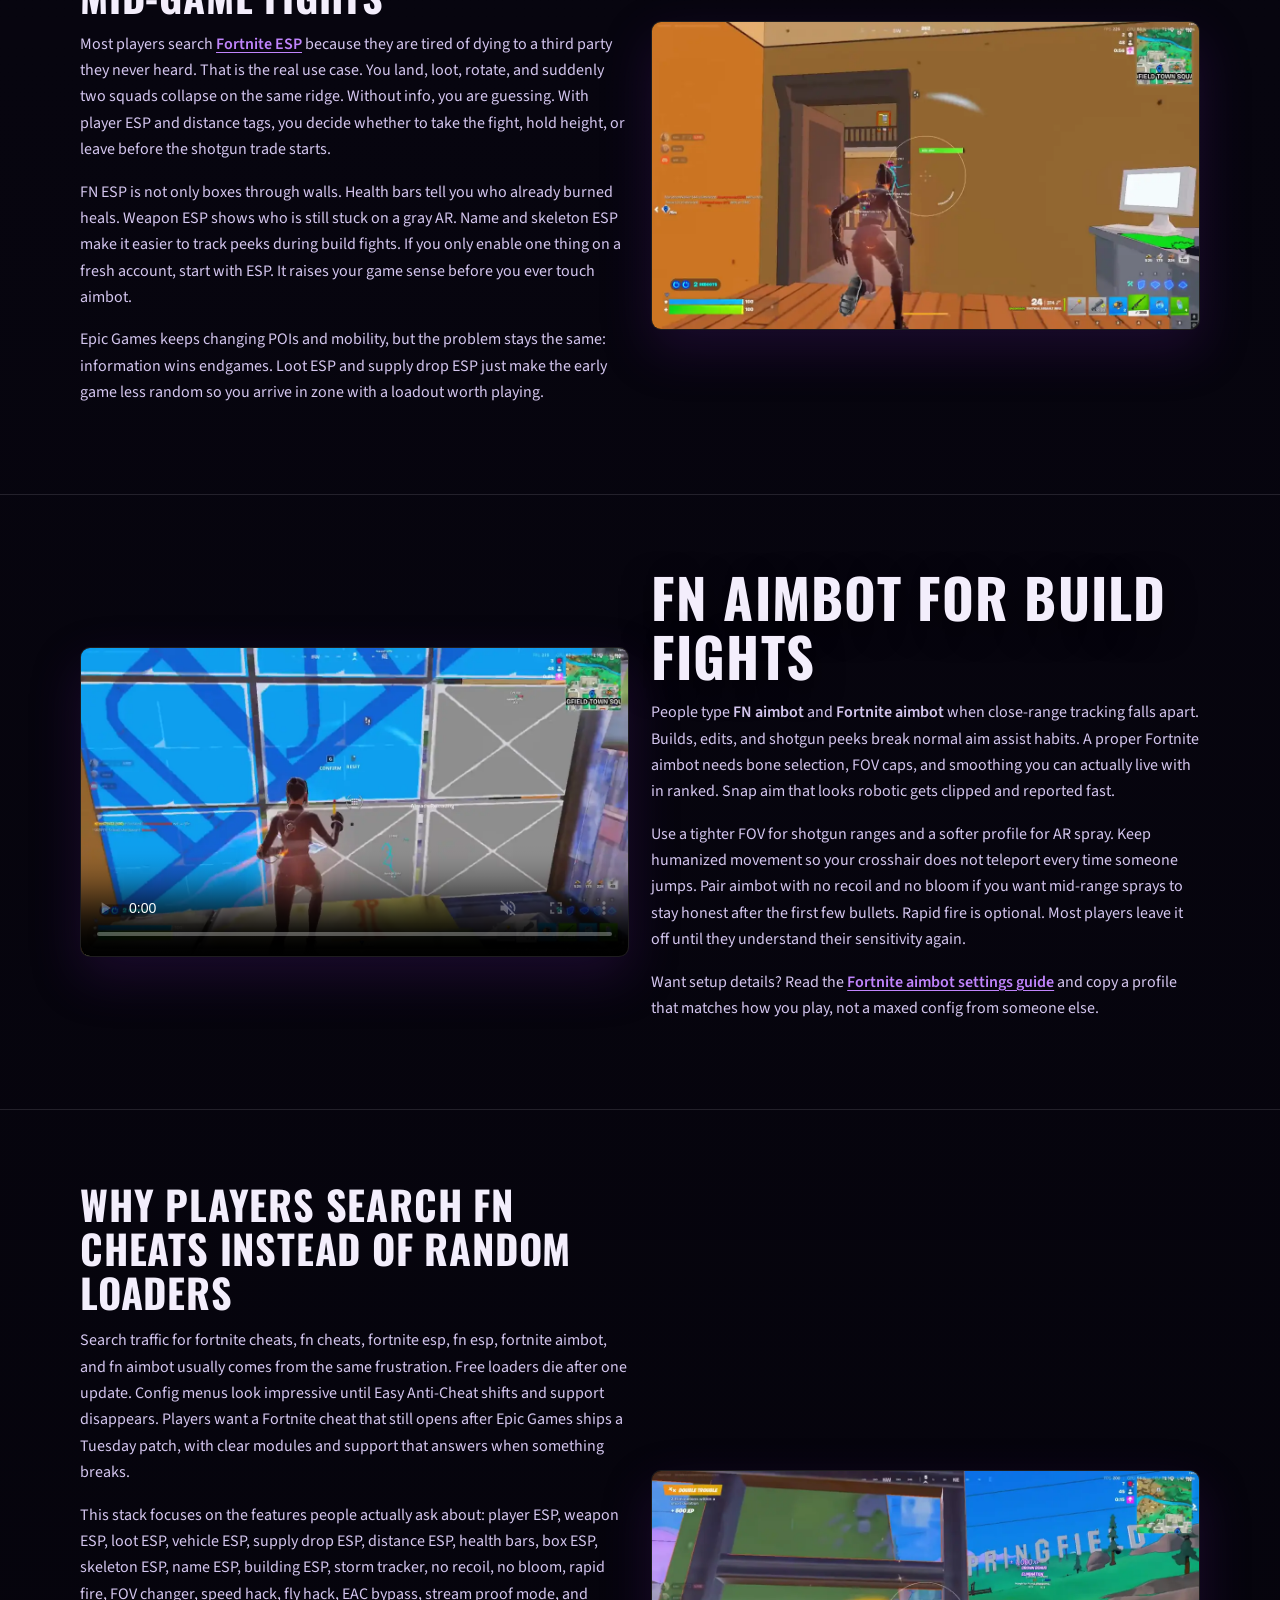
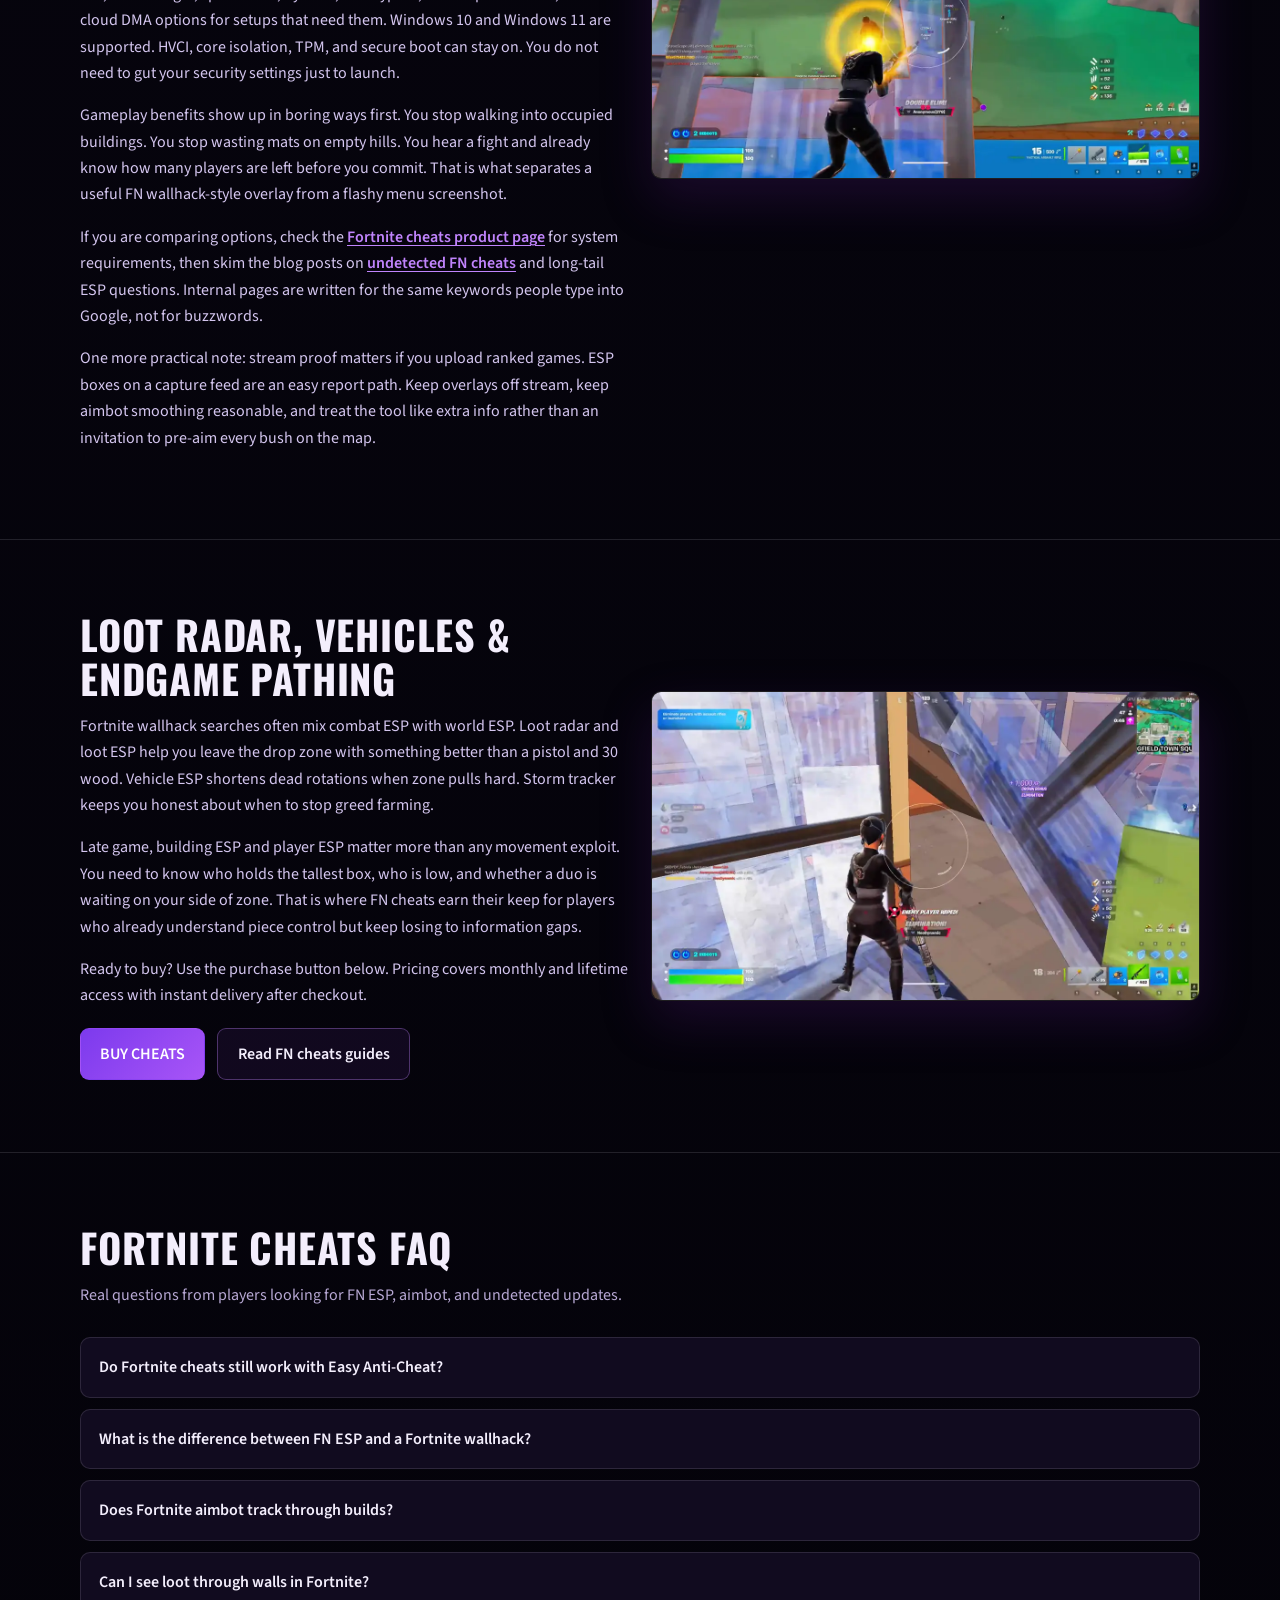
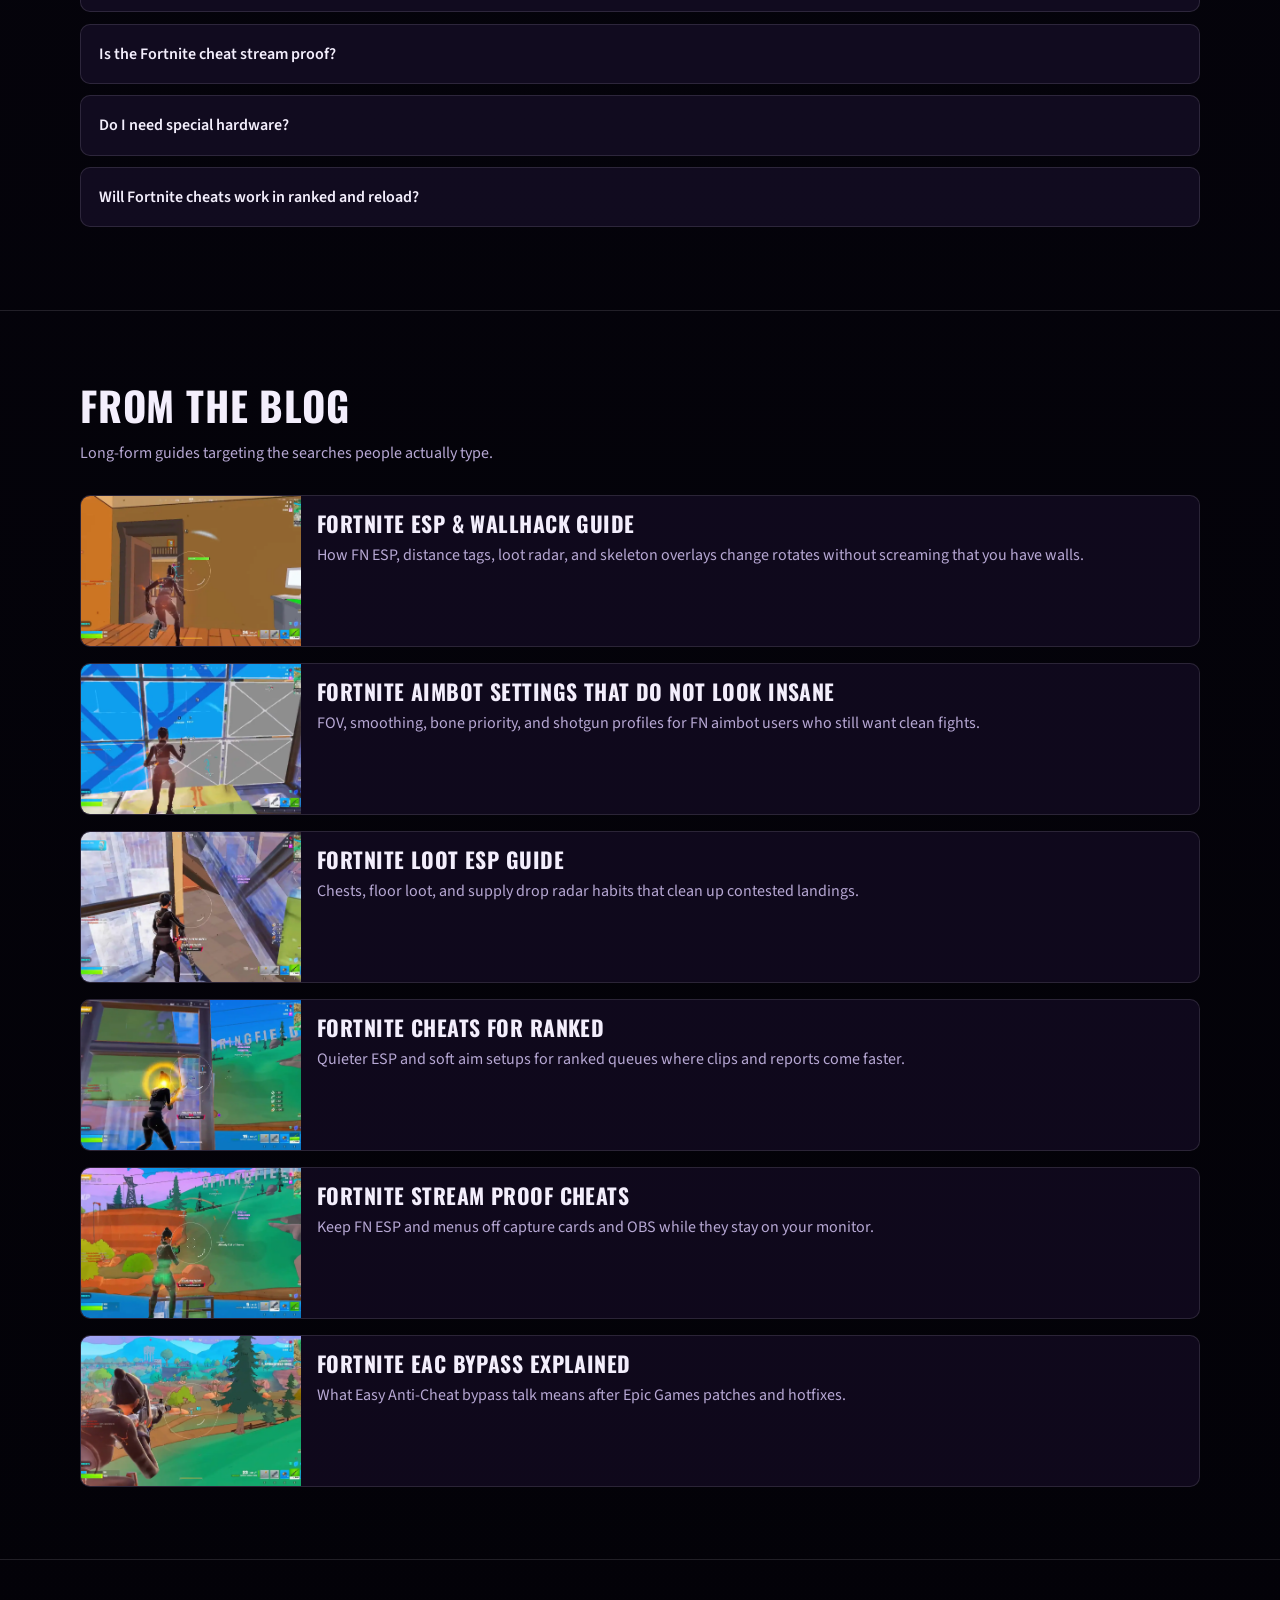
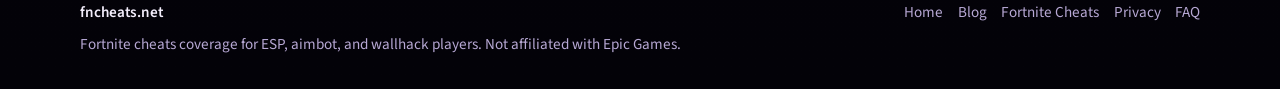
==== commit 24295293: "Add seven SEO Fortnite cheats blog posts to reach ten total Expand the blog with long-tail guides on" ====
--- a/index.html
+++ b/index.html
@@ -332,27 +332,48 @@
           <p>Long-form guides targeting the searches people actually type.</p>
         </div>
         <div class="blog-list">
-          <a class="blog-card reveal" href="/blog/fortnite-esp-wallhack-guide.html">
-            <img src="/images/shot-esp-fight.webp" width="220" height="150" alt="Fortnite ESP and wallhack guide thumbnail from live gameplay" loading="lazy" decoding="async">
-            <div class="body">
-              <h3>Fortnite ESP &amp; Wallhack Guide</h3>
-              <p>How FN ESP boxes, skeletons, loot radar, and distance tags change rotates without screaming that you have walls.</p>
-            </div>
-          </a>
-          <a class="blog-card reveal" href="/blog/fortnite-aimbot-settings.html">
-            <img src="/images/shot-aimbot-track.webp" width="220" height="150" alt="Fortnite aimbot settings guide thumbnail from live gameplay" loading="lazy" decoding="async">
-            <div class="body">
-              <h3>Fortnite Aimbot Settings That Do Not Look Insane</h3>
-              <p>FOV, smoothing, bone priority, and shotgun profiles for FN aimbot users who still want clean fights.</p>
-            </div>
-          </a>
-          <a class="blog-card reveal" href="/blog/best-fn-cheats-undetected.html">
-            <img src="/images/shot-endgame.webp" width="220" height="150" alt="Undetected FN cheats guide thumbnail from live endgame footage" loading="lazy" decoding="async">
-            <div class="body">
-              <h3>Best FN Cheats Habits for Staying Undetected</h3>
-              <p>Update timing, stream proof use, and play patterns that keep Fortnite cheats quieter after Epic patches.</p>
-            </div>
-          </a>
+        <a class="blog-card reveal" href="/blog/fortnite-esp-wallhack-guide.html">
+          <img src="/images/shot-esp-fight.webp" width="220" height="150" alt="Fortnite ESP and wallhack guide thumbnail from live gameplay" loading="lazy" decoding="async">
+          <div class="body">
+            <h3>Fortnite ESP &amp; Wallhack Guide</h3>
+            <p>How FN ESP, distance tags, loot radar, and skeleton overlays change rotates without screaming that you have walls.</p>
+          </div>
+        </a>
+        <a class="blog-card reveal" href="/blog/fortnite-aimbot-settings.html">
+          <img src="/images/shot-aimbot-track.webp" width="220" height="150" alt="Fortnite aimbot settings guide thumbnail from live gameplay" loading="lazy" decoding="async">
+          <div class="body">
+            <h3>Fortnite Aimbot Settings That Do Not Look Insane</h3>
+            <p>FOV, smoothing, bone priority, and shotgun profiles for FN aimbot users who still want clean fights.</p>
+          </div>
+        </a>
+        <a class="blog-card reveal" href="/blog/fortnite-loot-esp-guide.html">
+          <img src="/images/shot-loot-rotate.webp" width="220" height="150" alt="Fortnite loot ESP guide thumbnail from live gameplay" loading="lazy" decoding="async">
+          <div class="body">
+            <h3>Fortnite Loot ESP Guide</h3>
+            <p>Chests, floor loot, and supply drop radar habits that clean up contested landings.</p>
+          </div>
+        </a>
+        <a class="blog-card reveal" href="/blog/fortnite-cheats-for-ranked.html">
+          <img src="/images/shot-midgame.webp" width="220" height="150" alt="Fortnite cheats for ranked guide thumbnail" loading="lazy" decoding="async">
+          <div class="body">
+            <h3>Fortnite Cheats for Ranked</h3>
+            <p>Quieter ESP and soft aim setups for ranked queues where clips and reports come faster.</p>
+          </div>
+        </a>
+        <a class="blog-card reveal" href="/blog/fortnite-stream-proof-cheats.html">
+          <img src="/images/shot-endgame.webp" width="220" height="150" alt="Fortnite stream proof cheats guide thumbnail" loading="lazy" decoding="async">
+          <div class="body">
+            <h3>Fortnite Stream Proof Cheats</h3>
+            <p>Keep FN ESP and menus off capture cards and OBS while they stay on your monitor.</p>
+          </div>
+        </a>
+        <a class="blog-card reveal" href="/blog/fortnite-eac-bypass-explained.html">
+          <img src="/images/shot-product.webp" width="220" height="150" alt="Fortnite EAC bypass guide thumbnail" loading="lazy" decoding="async">
+          <div class="body">
+            <h3>Fortnite EAC Bypass Explained</h3>
+            <p>What Easy Anti-Cheat bypass talk means after Epic Games patches and hotfixes.</p>
+          </div>
+        </a>
         </div>
       </div>
     </section>
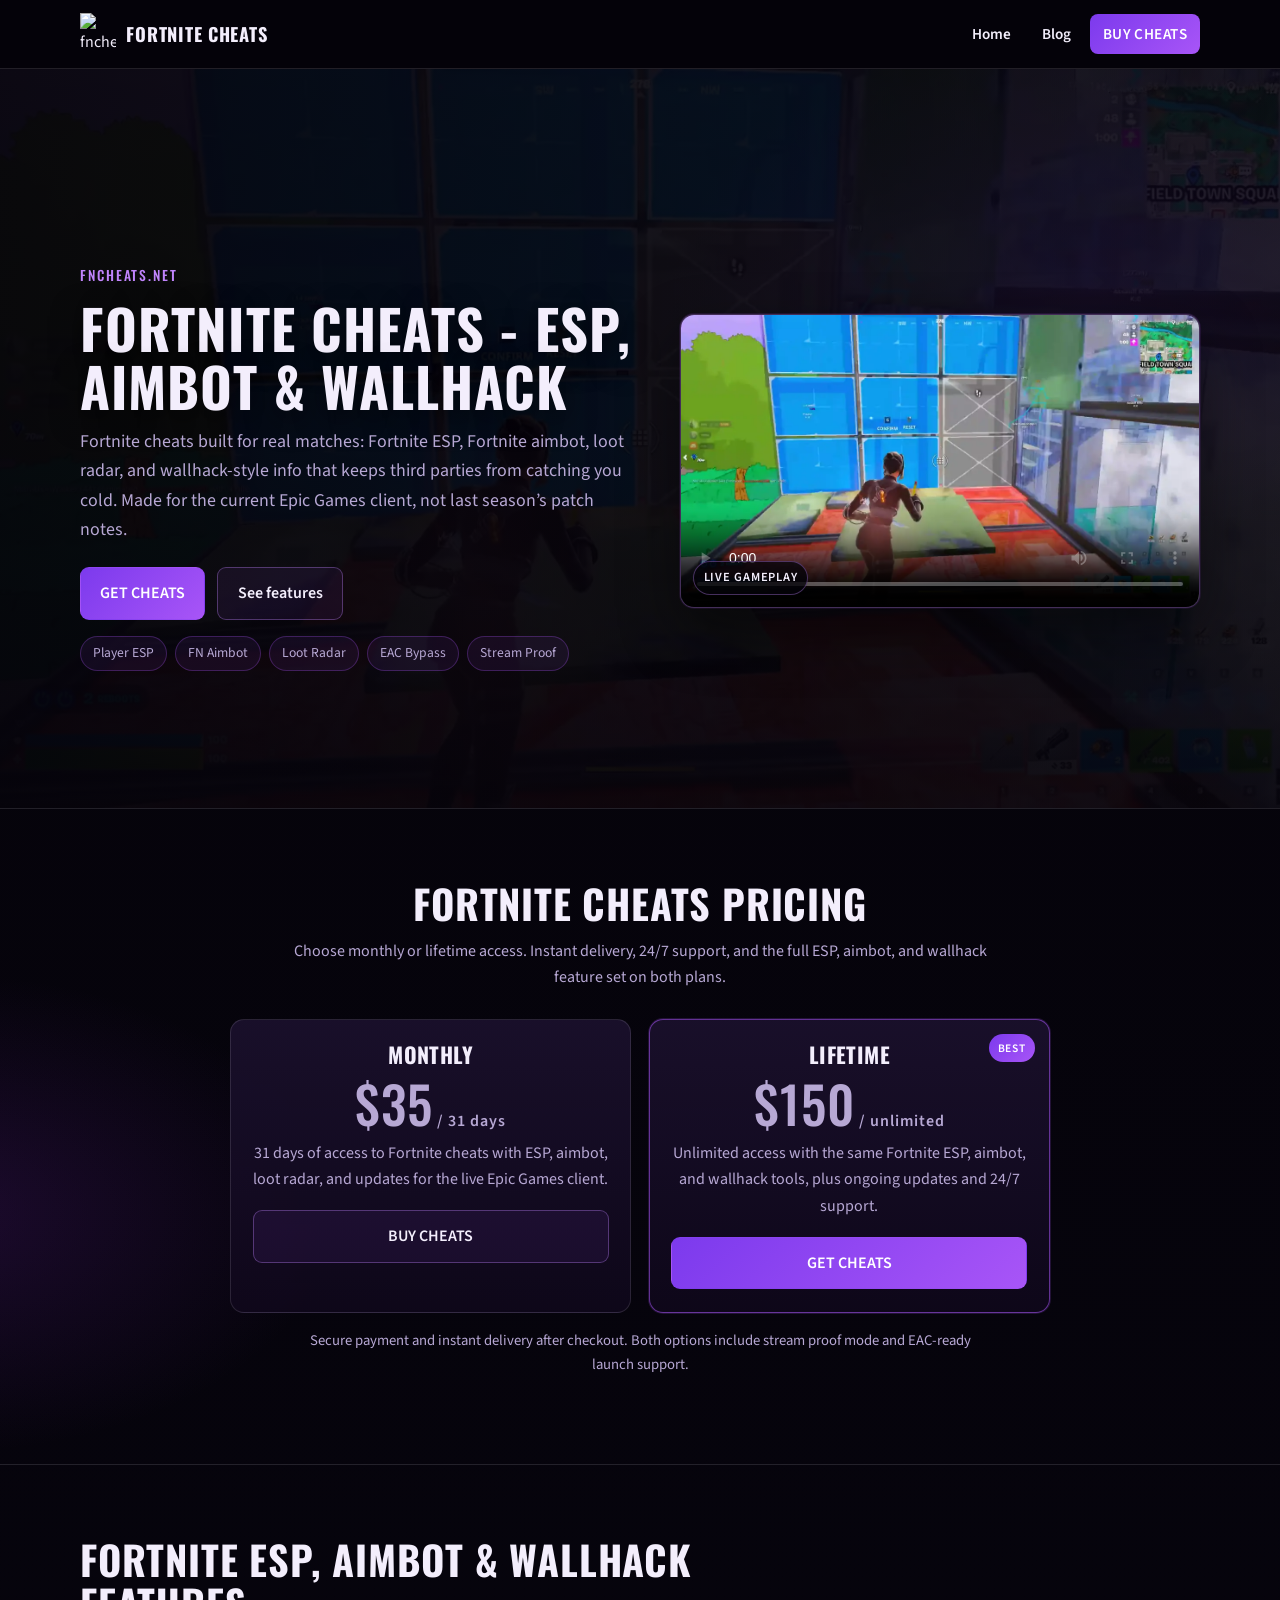
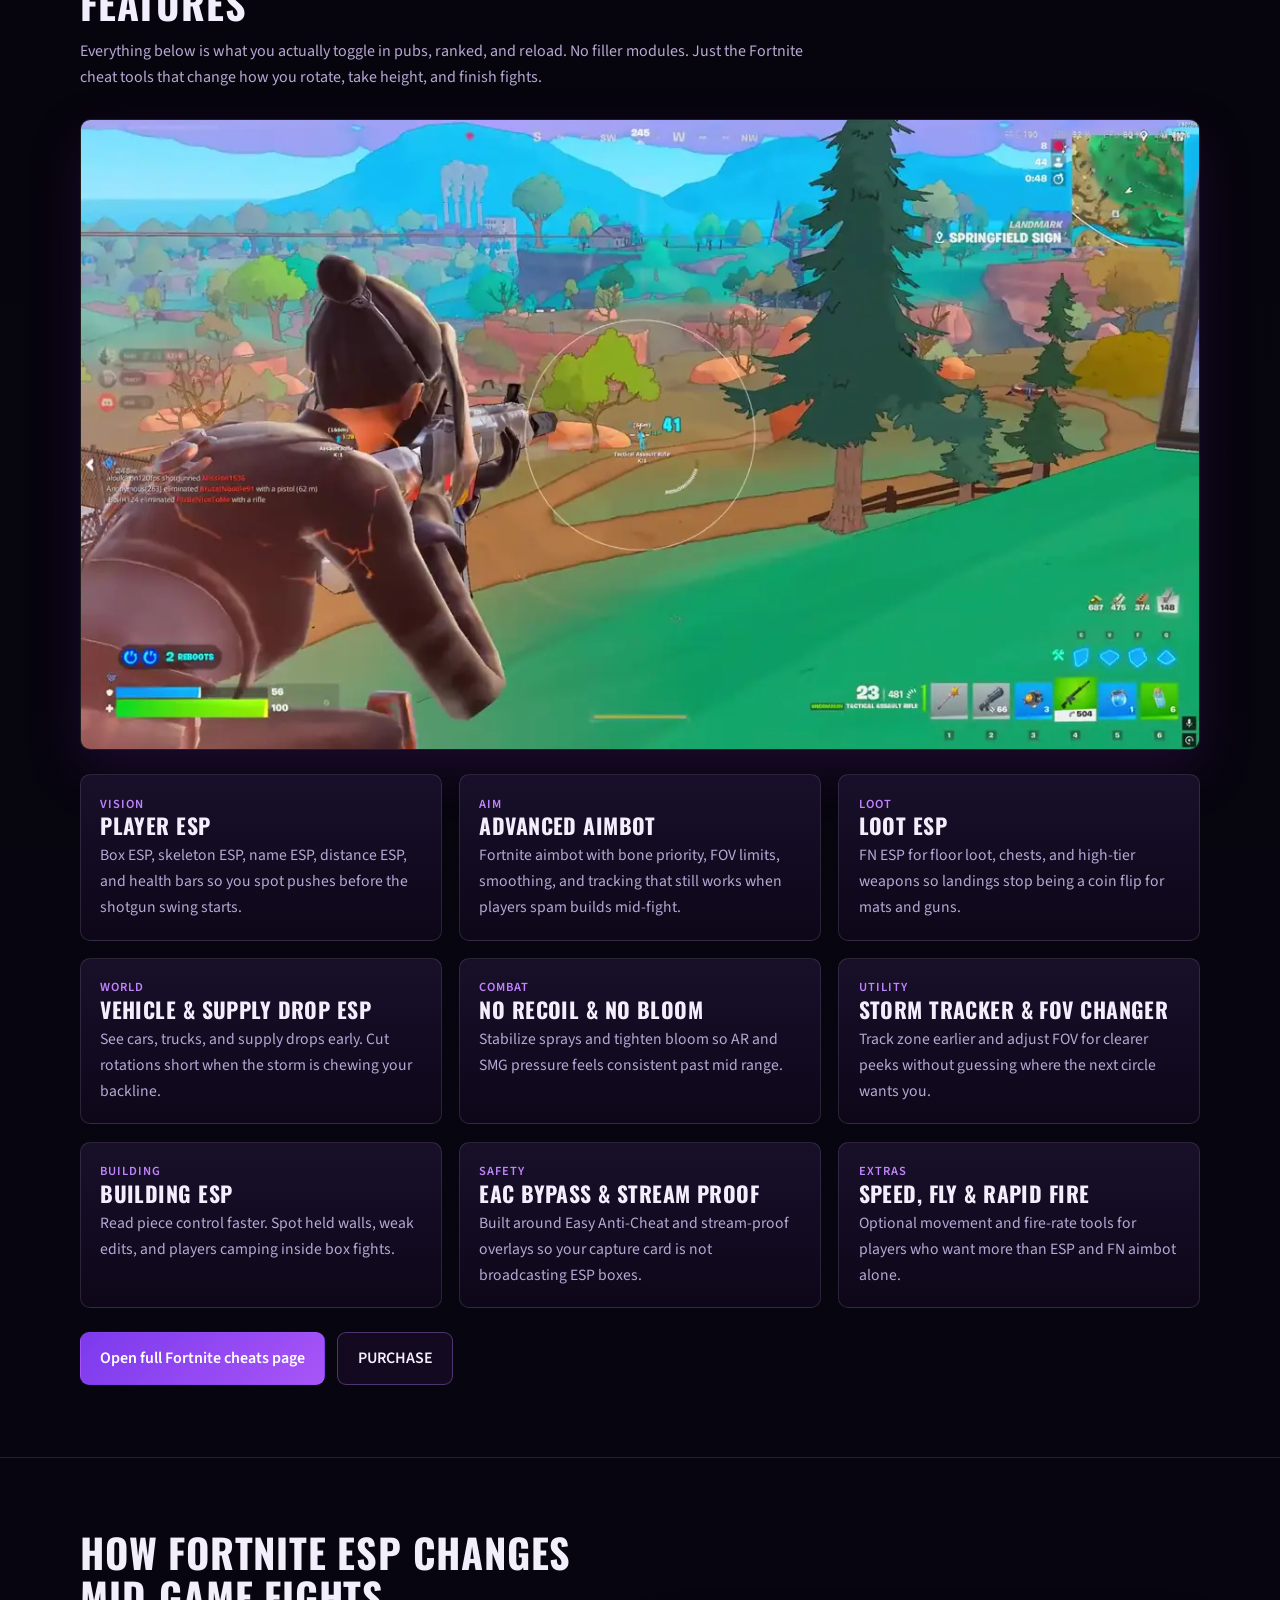
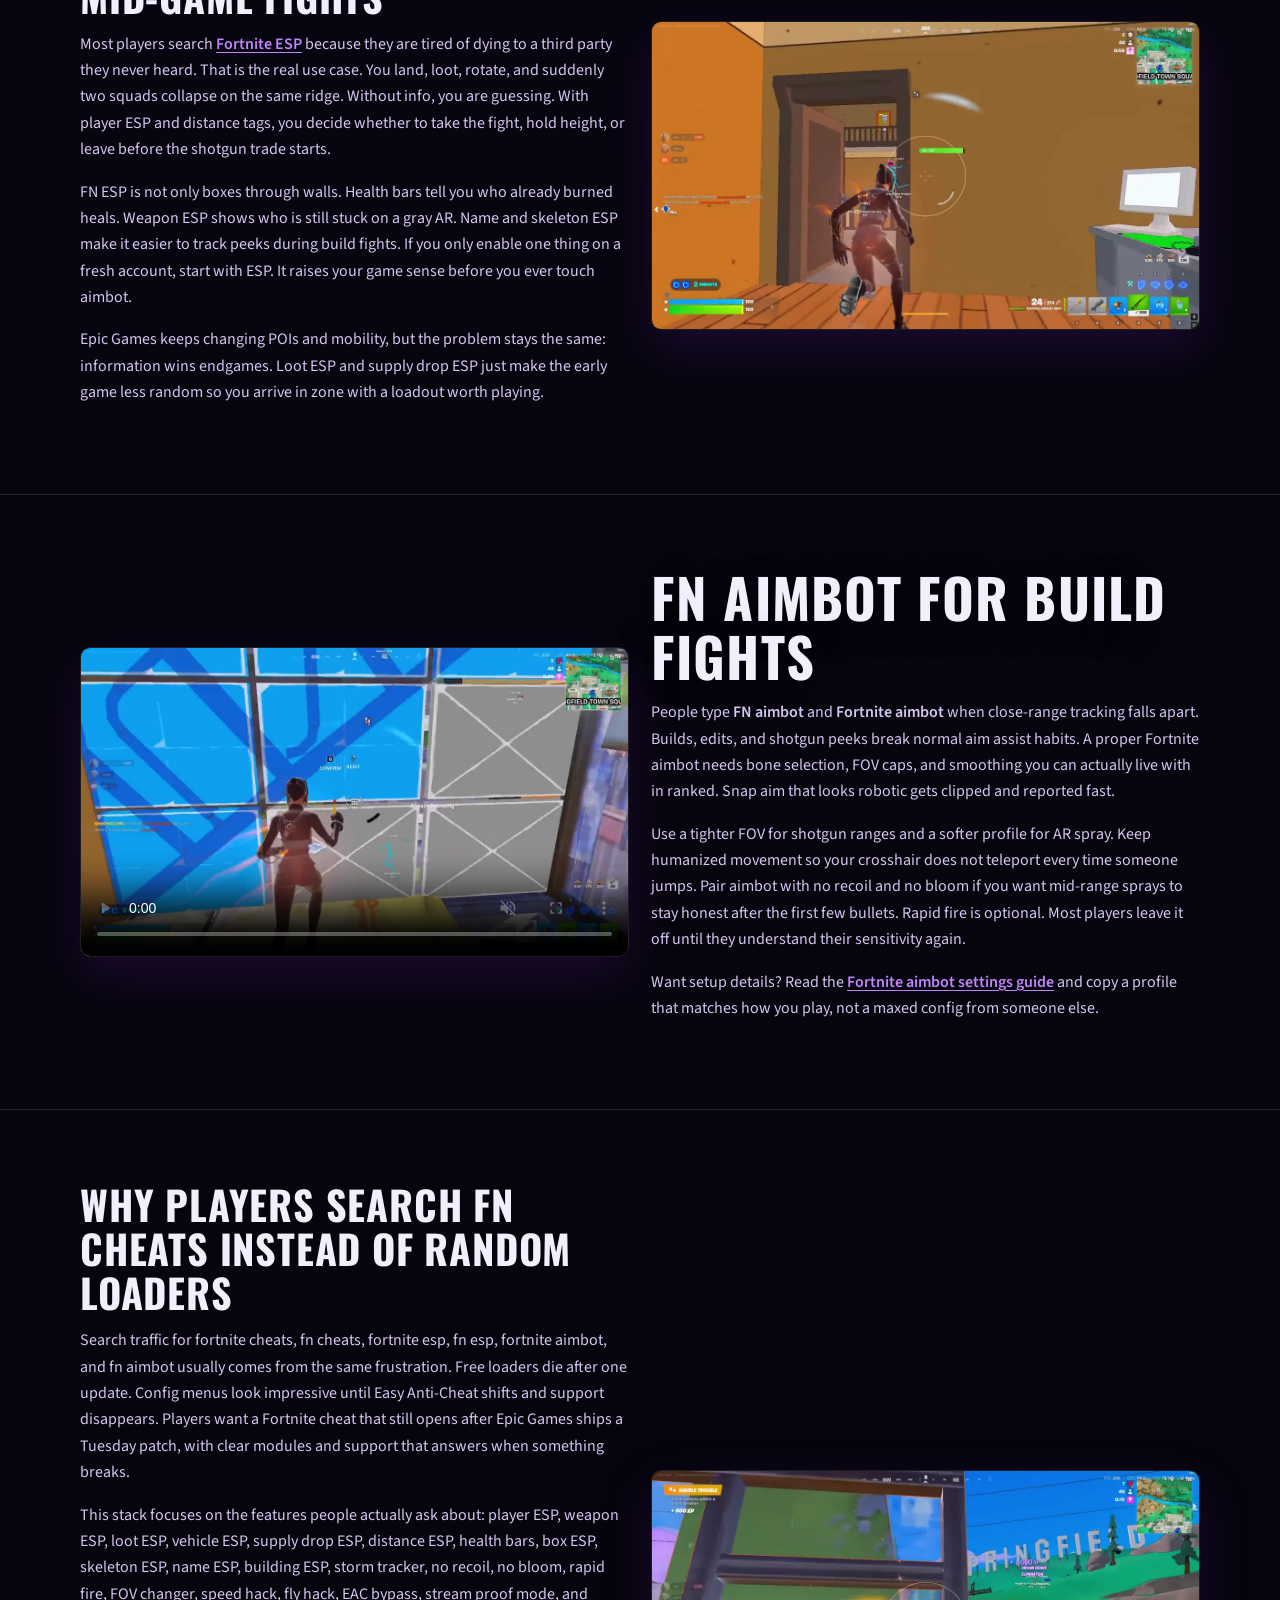
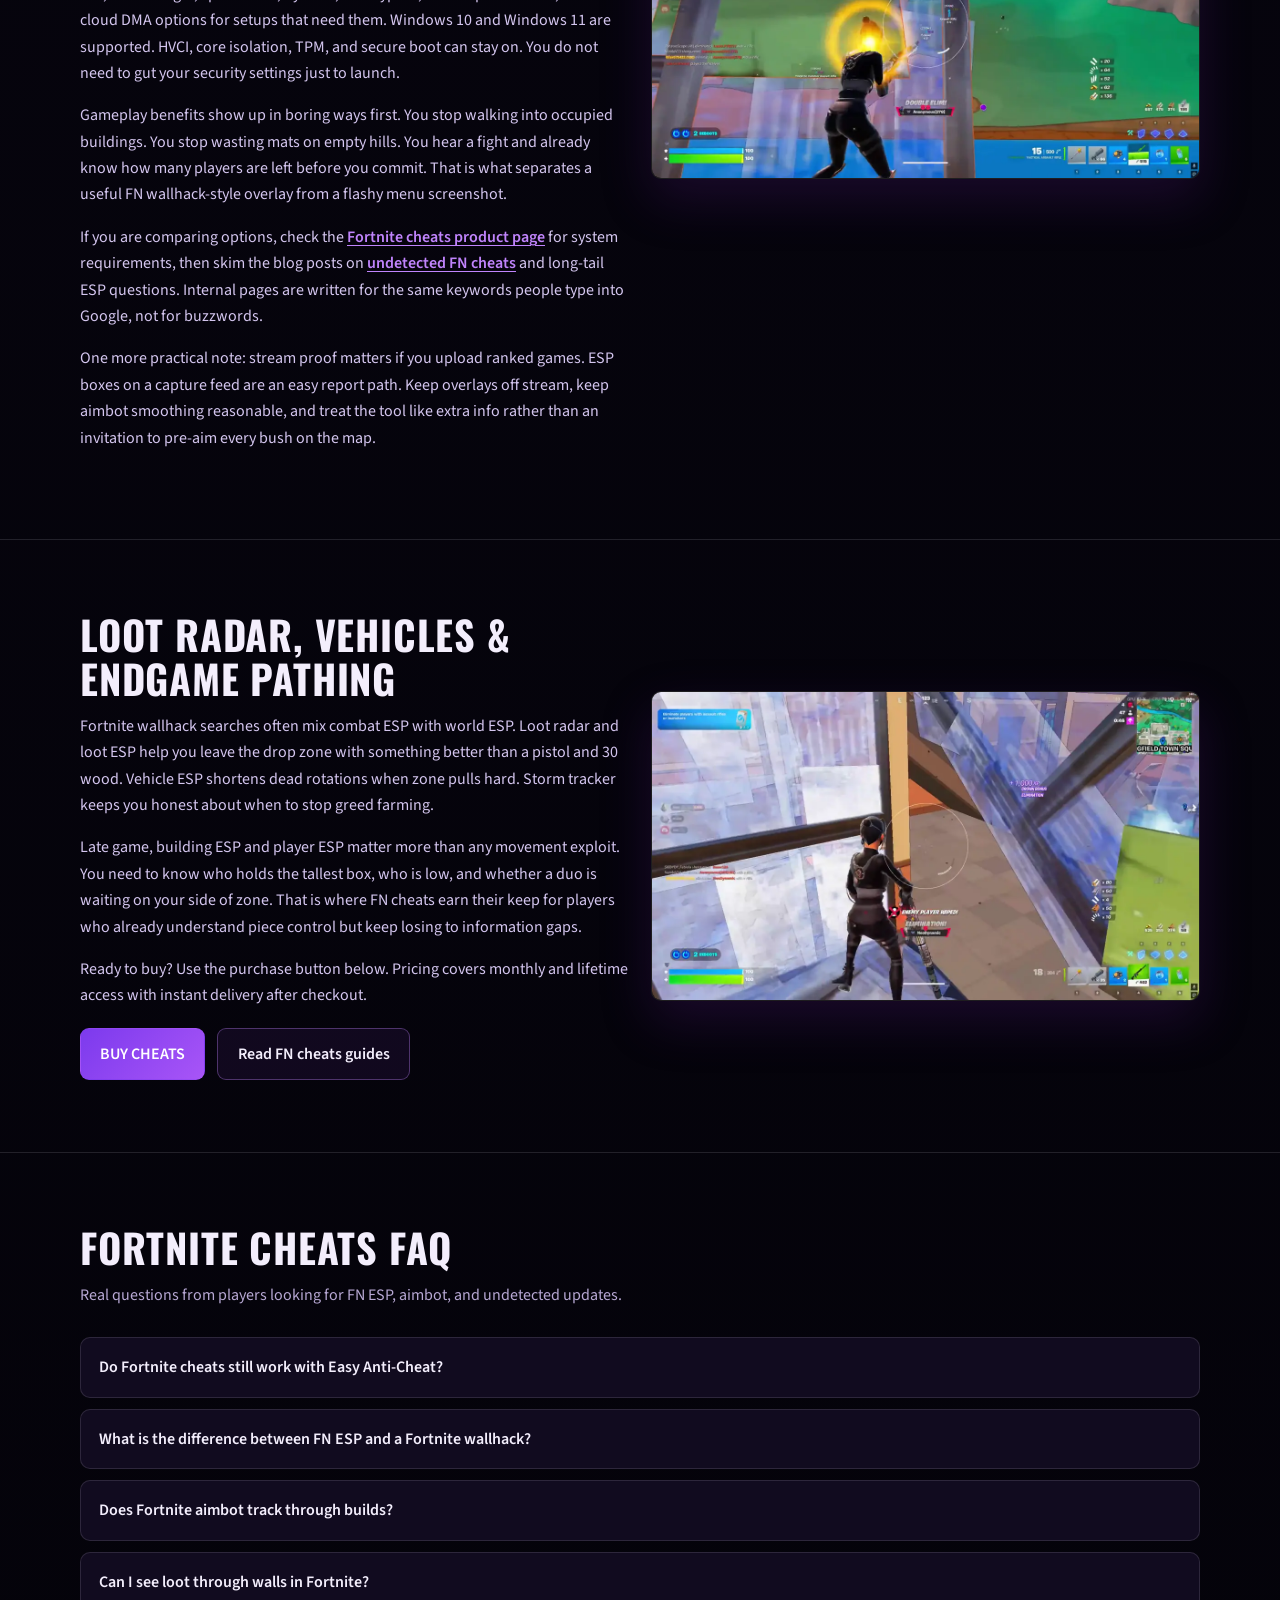
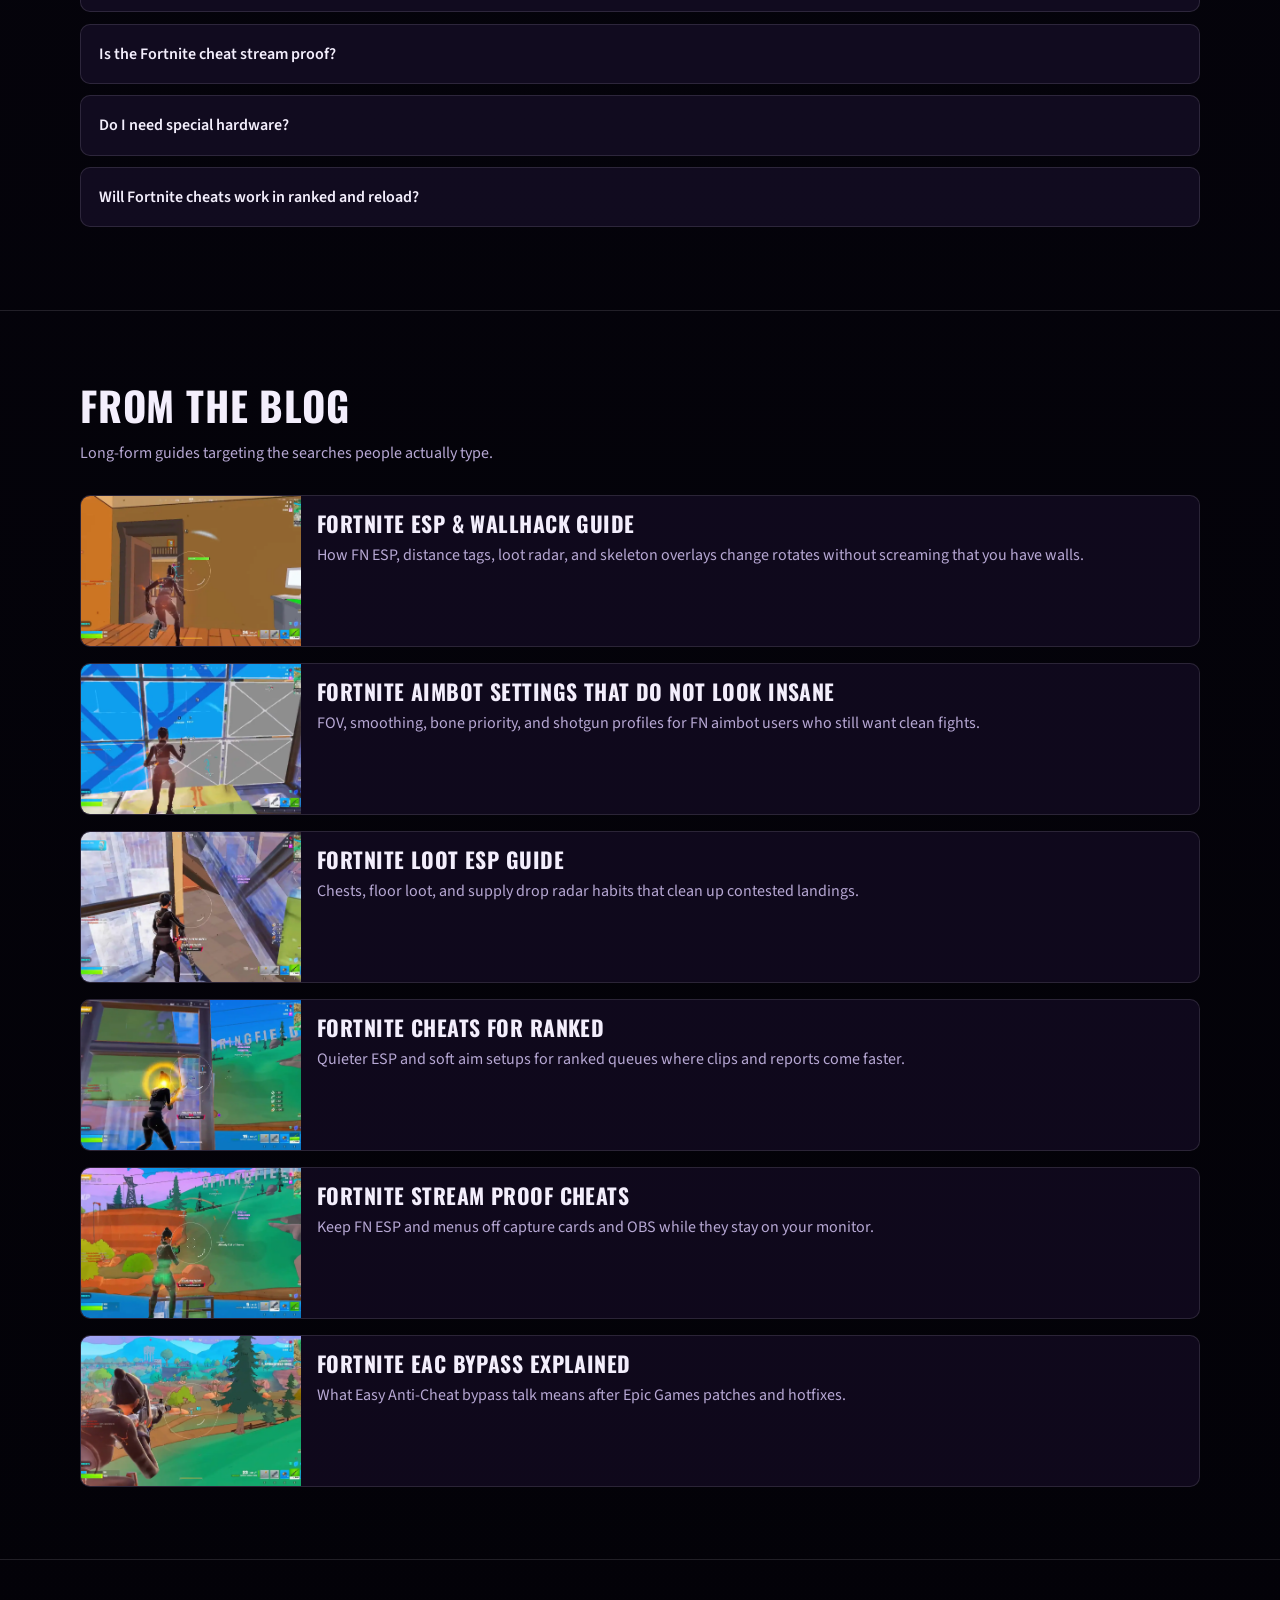
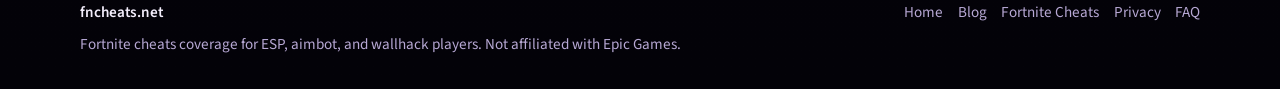
==== commit 84c1371d: "Improve sitewide smooth scrolling for in-page anchors Add scroll-padding for the sticky nav, restore" ====
--- a/index.html
+++ b/index.html
@@ -26,7 +26,7 @@
   <link rel="preload" href="/fonts/oswald-700.woff2" as="font" type="font/woff2" crossorigin>
   <link rel="preload" href="/fonts/source-sans-400.woff2" as="font" type="font/woff2" crossorigin>
   <link rel="preload" href="/images/shot-hero-poster.webp" as="image" type="image/webp">
-  <style>@font-face{font-family:Oswald;font-style:normal;font-weight:500;font-display:swap;src:url(/fonts/oswald-500.woff2) format("woff2")}@font-face{font-family:Oswald;font-style:normal;font-weight:700;font-display:swap;src:url(/fonts/oswald-700.woff2) format("woff2")}@font-face{font-family:"Source Sans 3";font-style:normal;font-weight:400;font-display:swap;src:url(/fonts/source-sans-400.woff2) format("woff2")}@font-face{font-family:"Source Sans 3";font-style:normal;font-weight:600;font-display:swap;src:url(/fonts/source-sans-600.woff2) format("woff2")}:root{--bg:#07050f;--bg-2:#10081c;--panel:#1a102c;--text:#f3eefc;--muted:#b7a8d4;--accent:#a855f7;--accent-2:#c084fc;--accent-hot:#7c3aed;--line:rgba(243,238,252,.12);--ok:#4ade80;--max:1120px;--radius:10px;--nav-h:68px}*{box-sizing:border-box}html{scroll-behavior:smooth}body{margin:0;font-family:"Source Sans 3",system-ui,sans-serif;background:radial-gradient(1000px 520px at 90% -5%,rgba(168,85,247,.22),transparent 55%),radial-gradient(800px 480px at -5% 15%,rgba(88,28,135,.28),transparent 50%),linear-gradient(180deg,#05030a 0,var(--bg) 40%,#030208 100%);color:var(--text);line-height:1.65;-webkit-font-smoothing:antialiased}img,video{max-width:100%;height:auto;display:block}a{color:var(--accent-2);text-decoration-thickness:1px;text-underline-offset:3px}a:hover{color:#fff}.skip{position:absolute;left:-999px;top:auto}.skip:focus{left:12px;top:12px;z-index:100;background:#000;padding:8px 12px}.container{width:min(var(--max),calc(100% - 2rem));margin-inline:auto}.site-header{position:sticky;top:0;z-index:50;backdrop-filter:blur(14px);background:rgba(5,3,10,.88);border-bottom:1px solid var(--line)}.nav{height:var(--nav-h);display:flex;align-items:center;justify-content:space-between;gap:1rem}.brand{display:flex;align-items:center;gap:.65rem;color:var(--text);text-decoration:none}.brand img{width:36px;height:auto}.brand span{font-family:Oswald,sans-serif;font-weight:700;letter-spacing:.04em;font-size:1.15rem;text-transform:uppercase}.nav-links{display:flex;align-items:center;gap:.35rem;list-style:none;margin:0;padding:0}.nav-links a{color:var(--text);text-decoration:none;font-weight:600;font-size:.95rem;padding:.55rem .8rem;border-radius:8px}.nav-links a:hover{background:rgba(168,85,247,.12)}.nav-links .buy{background:linear-gradient(135deg,var(--accent-hot),var(--accent));color:#fff;font-weight:700;letter-spacing:.03em}.nav-links .buy:hover{filter:brightness(1.1);color:#fff}.menu-btn{display:none;background:0 0;border:1px solid var(--line);color:var(--text);border-radius:8px;padding:.45rem .7rem;font:inherit;cursor:pointer}.hero{position:relative;min-height:min(86vh,740px);display:grid;align-items:center;overflow:hidden;border-bottom:1px solid var(--line);background-color:#05030a}.hero-media{position:absolute;inset:0;z-index:0;opacity:.2}.hero-media .hero-bg,.hero-media picture{position:absolute;inset:0;display:block;width:100%;height:100%}.hero-media .hero-bg{max-width:none;object-fit:cover;object-position:center}.hero-overlay{position:absolute;inset:0;z-index:2;pointer-events:none;background:linear-gradient(90deg,rgba(5,3,10,.82) 0,rgba(5,3,10,.62) 48%,rgba(5,3,10,.45) 100%),linear-gradient(0deg,rgba(5,3,10,.5) 0,transparent 50%),radial-gradient(700px 420px at 85% 30%,rgba(124,58,237,.16),transparent 60%)}.hero-grid{position:relative;z-index:3;display:grid;grid-template-columns:1.05fr .95fr;gap:1.6rem;align-items:center;padding:6rem 0 3.2rem}.hero-content{max-width:36rem;padding:0}.hero-playbox{border-radius:14px;overflow:hidden;border:1px solid rgba(192,132,252,.35);background:#000;box-shadow:0 24px 60px rgba(0,0,0,.45),0 0 0 1px rgba(168,85,247,.12);position:relative}.hero-playbox video{width:100%;aspect-ratio:16/9;object-fit:cover;display:block;background:#000}.hero-playbox .playbox-label{position:absolute;left:12px;bottom:12px;z-index:2;background:rgba(5,3,10,.78);border:1px solid rgba(192,132,252,.35);color:var(--text);font-size:.78rem;font-weight:700;letter-spacing:.06em;text-transform:uppercase;padding:.35rem .6rem;border-radius:999px;pointer-events:none}.kicker{display:inline-block;font-family:Oswald,sans-serif;letter-spacing:.14em;text-transform:uppercase;color:var(--accent-2);font-size:.85rem;margin-bottom:.8rem}h1,h2,h3{font-family:Oswald,sans-serif;line-height:1.1;letter-spacing:.02em;margin:0 0 .8rem}h1{font-size:clamp(2.1rem,4.8vw,3.4rem);max-width:18ch;text-transform:uppercase;text-shadow:0 8px 30px rgba(0,0,0,.55)}.hero-content h1{max-width:22ch;line-height:1.05}h2{font-size:clamp(1.7rem,3.5vw,2.5rem);text-transform:uppercase}h3{font-size:1.35rem;text-transform:uppercase}.lead{font-size:1.12rem;color:var(--muted);max-width:34rem;margin:0 0 1.4rem}.cta-row{display:flex;flex-wrap:wrap;gap:.75rem;margin-top:1.2rem}.btn{display:inline-flex;align-items:center;justify-content:center;gap:.4rem;min-height:48px;padding:.75rem 1.2rem;border-radius:9px;border:1px solid transparent;font-weight:700;text-decoration:none;cursor:pointer;font-family:inherit}.btn-primary{background:linear-gradient(135deg,var(--accent-hot),var(--accent));color:#fff}.btn-primary:hover{filter:brightness(1.08);color:#fff}.btn-ghost{background:rgba(168,85,247,.08);border-color:rgba(192,132,252,.35);color:var(--text)}.btn-ghost:hover{background:rgba(168,85,247,.16);color:#fff}.section{padding:4.5rem 0;border-bottom:1px solid var(--line)}.section-head{margin-bottom:1.8rem;max-width:46rem}.section-head p{color:var(--muted);margin:.4rem 0 0}.grid-3{display:grid;grid-template-columns:repeat(3,1fr);gap:1.1rem}.grid-2{display:grid;grid-template-columns:repeat(2,1fr);gap:1.4rem;align-items:center}.feature{background:linear-gradient(180deg,rgba(26,16,44,.95),rgba(16,8,28,.8));border:1px solid var(--line);border-radius:var(--radius);padding:1.15rem 1.2rem;transition:transform .25s ease,border-color .25s ease}.feature:hover{transform:translateY(-3px);border-color:rgba(168,85,247,.45)}.feature h3{margin-bottom:.35rem}.feature p{margin:0;color:var(--muted);font-size:.98rem}.feature .tag{color:var(--accent-2);font-size:.78rem;letter-spacing:.08em;text-transform:uppercase;font-weight:600}.prose{max-width:48rem}.prose p{margin:0 0 1rem;color:#d4c6ef}.prose ol,.prose ul{margin:0 0 1.1rem;padding-left:1.2rem;color:#d4c6ef}.prose li{margin:.35rem 0}.prose a{font-weight:600}.media-frame{border-radius:var(--radius);overflow:hidden;border:1px solid var(--line);background:#000;box-shadow:0 20px 50px rgba(88,28,135,.25)}.media-frame img,.media-frame video{width:100%;aspect-ratio:16/9;object-fit:cover}.faq details{background:rgba(26,16,44,.65);border:1px solid var(--line);border-radius:10px;padding:1rem 1.1rem;margin-bottom:.7rem}.faq summary{cursor:pointer;font-weight:700;list-style:none}.faq summary::-webkit-details-marker{display:none}.faq details[open]{border-color:rgba(168,85,247,.45)}.faq details p{color:var(--muted);margin:.7rem 0 0}.blog-list{display:grid;gap:1rem}.blog-card{display:grid;grid-template-columns:220px 1fr;gap:1rem;align-items:stretch;background:rgba(26,16,44,.55);border:1px solid var(--line);border-radius:var(--radius);overflow:hidden;text-decoration:none;color:inherit;transition:border-color .25s ease}.blog-card:hover{border-color:rgba(168,85,247,.5)}.blog-card img{width:100%;height:100%;object-fit:cover;min-height:150px}.blog-card .body{padding:1rem 1rem 1rem 0}.blog-card h3{color:var(--text);margin-bottom:.35rem}.blog-card p{margin:0;color:var(--muted)}.meta{color:var(--muted);font-size:.9rem;margin-bottom:1rem}.site-footer{padding:2.5rem 0 2rem;color:var(--muted);font-size:.95rem}.footer-grid{display:flex;flex-wrap:wrap;justify-content:space-between;gap:1.2rem}.footer-links{display:flex;flex-wrap:wrap;gap:.9rem}.footer-links a{color:var(--muted);text-decoration:none}.footer-links a:hover{color:#fff}.pill-row{display:flex;flex-wrap:wrap;gap:.5rem;margin:1rem 0 0}.pill{border:1px solid rgba(168,85,247,.28);border-radius:999px;padding:.35rem .75rem;color:var(--muted);font-size:.85rem;background:rgba(168,85,247,.08)}.table-wrap{overflow-x:auto;border:1px solid var(--line);border-radius:10px}table{width:100%;border-collapse:collapse;min-width:520px}td,th{padding:.8rem 1rem;border-bottom:1px solid var(--line);text-align:left}th{background:rgba(168,85,247,.08);font-family:Oswald,sans-serif;letter-spacing:.04em}td{color:var(--muted)}.pricing-grid{display:grid;grid-template-columns:repeat(2,minmax(0,1fr));gap:1.1rem;max-width:820px;margin-inline:auto}#pricing .section-head{margin-inline:auto;text-align:center}#pricing .price-note{margin-inline:auto;text-align:center}.price-plan{background:linear-gradient(180deg,rgba(26,16,44,.95),rgba(16,8,28,.85));border:1px solid var(--line);border-radius:14px;padding:1.4rem 1.35rem;display:flex;flex-direction:column;gap:.7rem;position:relative;text-align:center;align-items:center}.price-plan.featured{border-color:rgba(168,85,247,.55);box-shadow:0 0 0 1px rgba(168,85,247,.18)}.price-plan .badge{position:absolute;top:14px;right:14px;font-size:.72rem;font-weight:700;letter-spacing:.08em;text-transform:uppercase;color:#fff;background:linear-gradient(135deg,var(--accent-hot),var(--accent));border-radius:999px;padding:.28rem .55rem}.price-plan h3{margin:0}.price-plan .amount{font-family:Oswald,sans-serif;font-size:clamp(2.4rem,5vw,3.2rem);line-height:1;letter-spacing:.02em}.price-plan .amount span{font-size:1rem;color:var(--muted);margin-left:.25rem;font-family:"Source Sans 3",sans-serif;font-weight:600}.price-plan p{margin:0;color:var(--muted)}.price-plan .btn{width:100%;margin-top:.4rem}.price-note{color:var(--muted);font-size:.92rem;margin-top:1rem;max-width:42rem}.reveal.in{opacity:1;transform:none}@media (max-width:860px){.grid-2,.grid-3{grid-template-columns:1fr}.blog-card{grid-template-columns:1fr}.blog-card .body{padding:0 1rem 1rem}.menu-btn{display:inline-flex}.nav-links{display:none;position:absolute;right:1rem;top:calc(var(--nav-h) - .4rem);flex-direction:column;align-items:stretch;min-width:200px;background:rgba(10,6,18,.98);border:1px solid var(--line);border-radius:12px;padding:.5rem}.nav-links.open{display:flex}.pricing-grid{grid-template-columns:1fr}.hero{min-height:auto}.hero-grid{grid-template-columns:1fr;padding:5.2rem 0 2.5rem;gap:1.2rem}.hero-content{max-width:100%}.hero-media{opacity:.18}.hero-overlay{background:linear-gradient(180deg,rgba(5,3,10,.45) 0,rgba(5,3,10,.82) 58%,rgba(5,3,10,.94) 100%),linear-gradient(90deg,rgba(5,3,10,.55),rgba(5,3,10,.3))}}@media (prefers-reduced-motion:reduce){html{scroll-behavior:auto}.reveal{opacity:1;transform:none;transition:none}.feature{transition:none}}</style>
+  <style>@font-face{font-family:Oswald;font-style:normal;font-weight:500;font-display:swap;src:url(/fonts/oswald-500.woff2) format("woff2")}@font-face{font-family:Oswald;font-style:normal;font-weight:700;font-display:swap;src:url(/fonts/oswald-700.woff2) format("woff2")}@font-face{font-family:"Source Sans 3";font-style:normal;font-weight:400;font-display:swap;src:url(/fonts/source-sans-400.woff2) format("woff2")}@font-face{font-family:"Source Sans 3";font-style:normal;font-weight:600;font-display:swap;src:url(/fonts/source-sans-600.woff2) format("woff2")}:root{--bg:#07050f;--bg-2:#10081c;--panel:#1a102c;--text:#f3eefc;--muted:#b7a8d4;--accent:#a855f7;--accent-2:#c084fc;--accent-hot:#7c3aed;--line:rgba(243,238,252,.12);--ok:#4ade80;--max:1120px;--radius:10px;--nav-h:68px}*{box-sizing:border-box}html{scroll-behavior:smooth;scroll-padding-top:calc(var(--nav-h) + 16px)}body{margin:0;font-family:"Source Sans 3",system-ui,sans-serif;background:radial-gradient(1000px 520px at 90% -5%,rgba(168,85,247,.22),transparent 55%),radial-gradient(800px 480px at -5% 15%,rgba(88,28,135,.28),transparent 50%),linear-gradient(180deg,#05030a 0,var(--bg) 40%,#030208 100%);color:var(--text);line-height:1.65;-webkit-font-smoothing:antialiased}img,video{max-width:100%;height:auto;display:block}a{color:var(--accent-2);text-decoration-thickness:1px;text-underline-offset:3px}a:hover{color:#fff}.skip{position:absolute;left:-999px;top:auto}.skip:focus{left:12px;top:12px;z-index:100;background:#000;padding:8px 12px}.container{width:min(var(--max),calc(100% - 2rem));margin-inline:auto}.site-header{position:sticky;top:0;z-index:50;backdrop-filter:blur(14px);background:rgba(5,3,10,.88);border-bottom:1px solid var(--line)}.nav{height:var(--nav-h);display:flex;align-items:center;justify-content:space-between;gap:1rem}.brand{display:flex;align-items:center;gap:.65rem;color:var(--text);text-decoration:none}.brand img{width:36px;height:auto}.brand span{font-family:Oswald,sans-serif;font-weight:700;letter-spacing:.04em;font-size:1.15rem;text-transform:uppercase}.nav-links{display:flex;align-items:center;gap:.35rem;list-style:none;margin:0;padding:0}.nav-links a{color:var(--text);text-decoration:none;font-weight:600;font-size:.95rem;padding:.55rem .8rem;border-radius:8px}.nav-links a:hover{background:rgba(168,85,247,.12)}.nav-links .buy{background:linear-gradient(135deg,var(--accent-hot),var(--accent));color:#fff;font-weight:700;letter-spacing:.03em}.nav-links .buy:hover{filter:brightness(1.1);color:#fff}.menu-btn{display:none;background:0 0;border:1px solid var(--line);color:var(--text);border-radius:8px;padding:.45rem .7rem;font:inherit;cursor:pointer}.hero{position:relative;min-height:min(86vh,740px);display:grid;align-items:center;overflow:hidden;border-bottom:1px solid var(--line);background-color:#05030a}.hero-media{position:absolute;inset:0;z-index:0;opacity:.2}.hero-media .hero-bg,.hero-media picture{position:absolute;inset:0;display:block;width:100%;height:100%}.hero-media .hero-bg{max-width:none;object-fit:cover;object-position:center}.hero-overlay{position:absolute;inset:0;z-index:2;pointer-events:none;background:linear-gradient(90deg,rgba(5,3,10,.82) 0,rgba(5,3,10,.62) 48%,rgba(5,3,10,.45) 100%),linear-gradient(0deg,rgba(5,3,10,.5) 0,transparent 50%),radial-gradient(700px 420px at 85% 30%,rgba(124,58,237,.16),transparent 60%)}.hero-grid{position:relative;z-index:3;display:grid;grid-template-columns:1.05fr .95fr;gap:1.6rem;align-items:center;padding:6rem 0 3.2rem}.hero-content{max-width:36rem;padding:0}.hero-playbox{border-radius:14px;overflow:hidden;border:1px solid rgba(192,132,252,.35);background:#000;box-shadow:0 24px 60px rgba(0,0,0,.45),0 0 0 1px rgba(168,85,247,.12);position:relative}.hero-playbox video{width:100%;aspect-ratio:16/9;object-fit:cover;display:block;background:#000}.hero-playbox .playbox-label{position:absolute;left:12px;bottom:12px;z-index:2;background:rgba(5,3,10,.78);border:1px solid rgba(192,132,252,.35);color:var(--text);font-size:.78rem;font-weight:700;letter-spacing:.06em;text-transform:uppercase;padding:.35rem .6rem;border-radius:999px;pointer-events:none}.kicker{display:inline-block;font-family:Oswald,sans-serif;letter-spacing:.14em;text-transform:uppercase;color:var(--accent-2);font-size:.85rem;margin-bottom:.8rem}h1,h2,h3{font-family:Oswald,sans-serif;line-height:1.1;letter-spacing:.02em;margin:0 0 .8rem}h1{font-size:clamp(2.1rem,4.8vw,3.4rem);max-width:18ch;text-transform:uppercase;text-shadow:0 8px 30px rgba(0,0,0,.55)}.hero-content h1{max-width:22ch;line-height:1.05}h2{font-size:clamp(1.7rem,3.5vw,2.5rem);text-transform:uppercase}h3{font-size:1.35rem;text-transform:uppercase}.lead{font-size:1.12rem;color:var(--muted);max-width:34rem;margin:0 0 1.4rem}.cta-row{display:flex;flex-wrap:wrap;gap:.75rem;margin-top:1.2rem}.btn{display:inline-flex;align-items:center;justify-content:center;gap:.4rem;min-height:48px;padding:.75rem 1.2rem;border-radius:9px;border:1px solid transparent;font-weight:700;text-decoration:none;cursor:pointer;font-family:inherit}.btn-primary{background:linear-gradient(135deg,var(--accent-hot),var(--accent));color:#fff}.btn-primary:hover{filter:brightness(1.08);color:#fff}.btn-ghost{background:rgba(168,85,247,.08);border-color:rgba(192,132,252,.35);color:var(--text)}.btn-ghost:hover{background:rgba(168,85,247,.16);color:#fff}.section{padding:4.5rem 0;border-bottom:1px solid var(--line)}.section-head{margin-bottom:1.8rem;max-width:46rem}.section-head p{color:var(--muted);margin:.4rem 0 0}.grid-3{display:grid;grid-template-columns:repeat(3,1fr);gap:1.1rem}.grid-2{display:grid;grid-template-columns:repeat(2,1fr);gap:1.4rem;align-items:center}.feature{background:linear-gradient(180deg,rgba(26,16,44,.95),rgba(16,8,28,.8));border:1px solid var(--line);border-radius:var(--radius);padding:1.15rem 1.2rem;transition:transform .25s ease,border-color .25s ease}.feature:hover{transform:translateY(-3px);border-color:rgba(168,85,247,.45)}.feature h3{margin-bottom:.35rem}.feature p{margin:0;color:var(--muted);font-size:.98rem}.feature .tag{color:var(--accent-2);font-size:.78rem;letter-spacing:.08em;text-transform:uppercase;font-weight:600}.prose{max-width:48rem}.prose p{margin:0 0 1rem;color:#d4c6ef}.prose ol,.prose ul{margin:0 0 1.1rem;padding-left:1.2rem;color:#d4c6ef}.prose li{margin:.35rem 0}.prose a{font-weight:600}.media-frame{border-radius:var(--radius);overflow:hidden;border:1px solid var(--line);background:#000;box-shadow:0 20px 50px rgba(88,28,135,.25)}.media-frame img,.media-frame video{width:100%;aspect-ratio:16/9;object-fit:cover}.faq details{background:rgba(26,16,44,.65);border:1px solid var(--line);border-radius:10px;padding:1rem 1.1rem;margin-bottom:.7rem}.faq summary{cursor:pointer;font-weight:700;list-style:none}.faq summary::-webkit-details-marker{display:none}.faq details[open]{border-color:rgba(168,85,247,.45)}.faq details p{color:var(--muted);margin:.7rem 0 0}.blog-list{display:grid;gap:1rem}.blog-card{display:grid;grid-template-columns:220px 1fr;gap:1rem;align-items:stretch;background:rgba(26,16,44,.55);border:1px solid var(--line);border-radius:var(--radius);overflow:hidden;text-decoration:none;color:inherit;transition:border-color .25s ease}.blog-card:hover{border-color:rgba(168,85,247,.5)}.blog-card img{width:100%;height:100%;object-fit:cover;min-height:150px}.blog-card .body{padding:1rem 1rem 1rem 0}.blog-card h3{color:var(--text);margin-bottom:.35rem}.blog-card p{margin:0;color:var(--muted)}.meta{color:var(--muted);font-size:.9rem;margin-bottom:1rem}.site-footer{padding:2.5rem 0 2rem;color:var(--muted);font-size:.95rem}.footer-grid{display:flex;flex-wrap:wrap;justify-content:space-between;gap:1.2rem}.footer-links{display:flex;flex-wrap:wrap;gap:.9rem}.footer-links a{color:var(--muted);text-decoration:none}.footer-links a:hover{color:#fff}.pill-row{display:flex;flex-wrap:wrap;gap:.5rem;margin:1rem 0 0}.pill{border:1px solid rgba(168,85,247,.28);border-radius:999px;padding:.35rem .75rem;color:var(--muted);font-size:.85rem;background:rgba(168,85,247,.08)}.table-wrap{overflow-x:auto;border:1px solid var(--line);border-radius:10px}table{width:100%;border-collapse:collapse;min-width:520px}td,th{padding:.8rem 1rem;border-bottom:1px solid var(--line);text-align:left}th{background:rgba(168,85,247,.08);font-family:Oswald,sans-serif;letter-spacing:.04em}td{color:var(--muted)}.pricing-grid{display:grid;grid-template-columns:repeat(2,minmax(0,1fr));gap:1.1rem;max-width:820px;margin-inline:auto}#pricing .section-head{margin-inline:auto;text-align:center}#pricing .price-note{margin-inline:auto;text-align:center}.price-plan{background:linear-gradient(180deg,rgba(26,16,44,.95),rgba(16,8,28,.85));border:1px solid var(--line);border-radius:14px;padding:1.4rem 1.35rem;display:flex;flex-direction:column;gap:.7rem;position:relative;text-align:center;align-items:center}.price-plan.featured{border-color:rgba(168,85,247,.55);box-shadow:0 0 0 1px rgba(168,85,247,.18)}.price-plan .badge{position:absolute;top:14px;right:14px;font-size:.72rem;font-weight:700;letter-spacing:.08em;text-transform:uppercase;color:#fff;background:linear-gradient(135deg,var(--accent-hot),var(--accent));border-radius:999px;padding:.28rem .55rem}.price-plan h3{margin:0}.price-plan .amount{font-family:Oswald,sans-serif;font-size:clamp(2.4rem,5vw,3.2rem);line-height:1;letter-spacing:.02em}.price-plan .amount span{font-size:1rem;color:var(--muted);margin-left:.25rem;font-family:"Source Sans 3",sans-serif;font-weight:600}.price-plan p{margin:0;color:var(--muted)}.price-plan .btn{width:100%;margin-top:.4rem}.price-note{color:var(--muted);font-size:.92rem;margin-top:1rem;max-width:42rem}.reveal{opacity:0;transform:translateY(14px);transition:opacity .5s ease,transform .5s ease}.reveal.in{opacity:1;transform:none}@media (max-width:860px){.grid-2,.grid-3{grid-template-columns:1fr}.blog-card{grid-template-columns:1fr}.blog-card .body{padding:0 1rem 1rem}.menu-btn{display:inline-flex}.nav-links{display:none;position:absolute;right:1rem;top:calc(var(--nav-h) - .4rem);flex-direction:column;align-items:stretch;min-width:200px;background:rgba(10,6,18,.98);border:1px solid var(--line);border-radius:12px;padding:.5rem}.nav-links.open{display:flex}.pricing-grid{grid-template-columns:1fr}.hero{min-height:auto}.hero-grid{grid-template-columns:1fr;padding:5.2rem 0 2.5rem;gap:1.2rem}.hero-content{max-width:100%}.hero-media{opacity:.18}.hero-overlay{background:linear-gradient(180deg,rgba(5,3,10,.45) 0,rgba(5,3,10,.82) 58%,rgba(5,3,10,.94) 100%),linear-gradient(90deg,rgba(5,3,10,.55),rgba(5,3,10,.3))}}@media (prefers-reduced-motion:reduce){html{scroll-behavior:auto}.reveal{opacity:1;transform:none;transition:none}.feature{transition:none}}</style>
   <script type="application/ld+json">
   {
     "@context":"https://schema.org",
